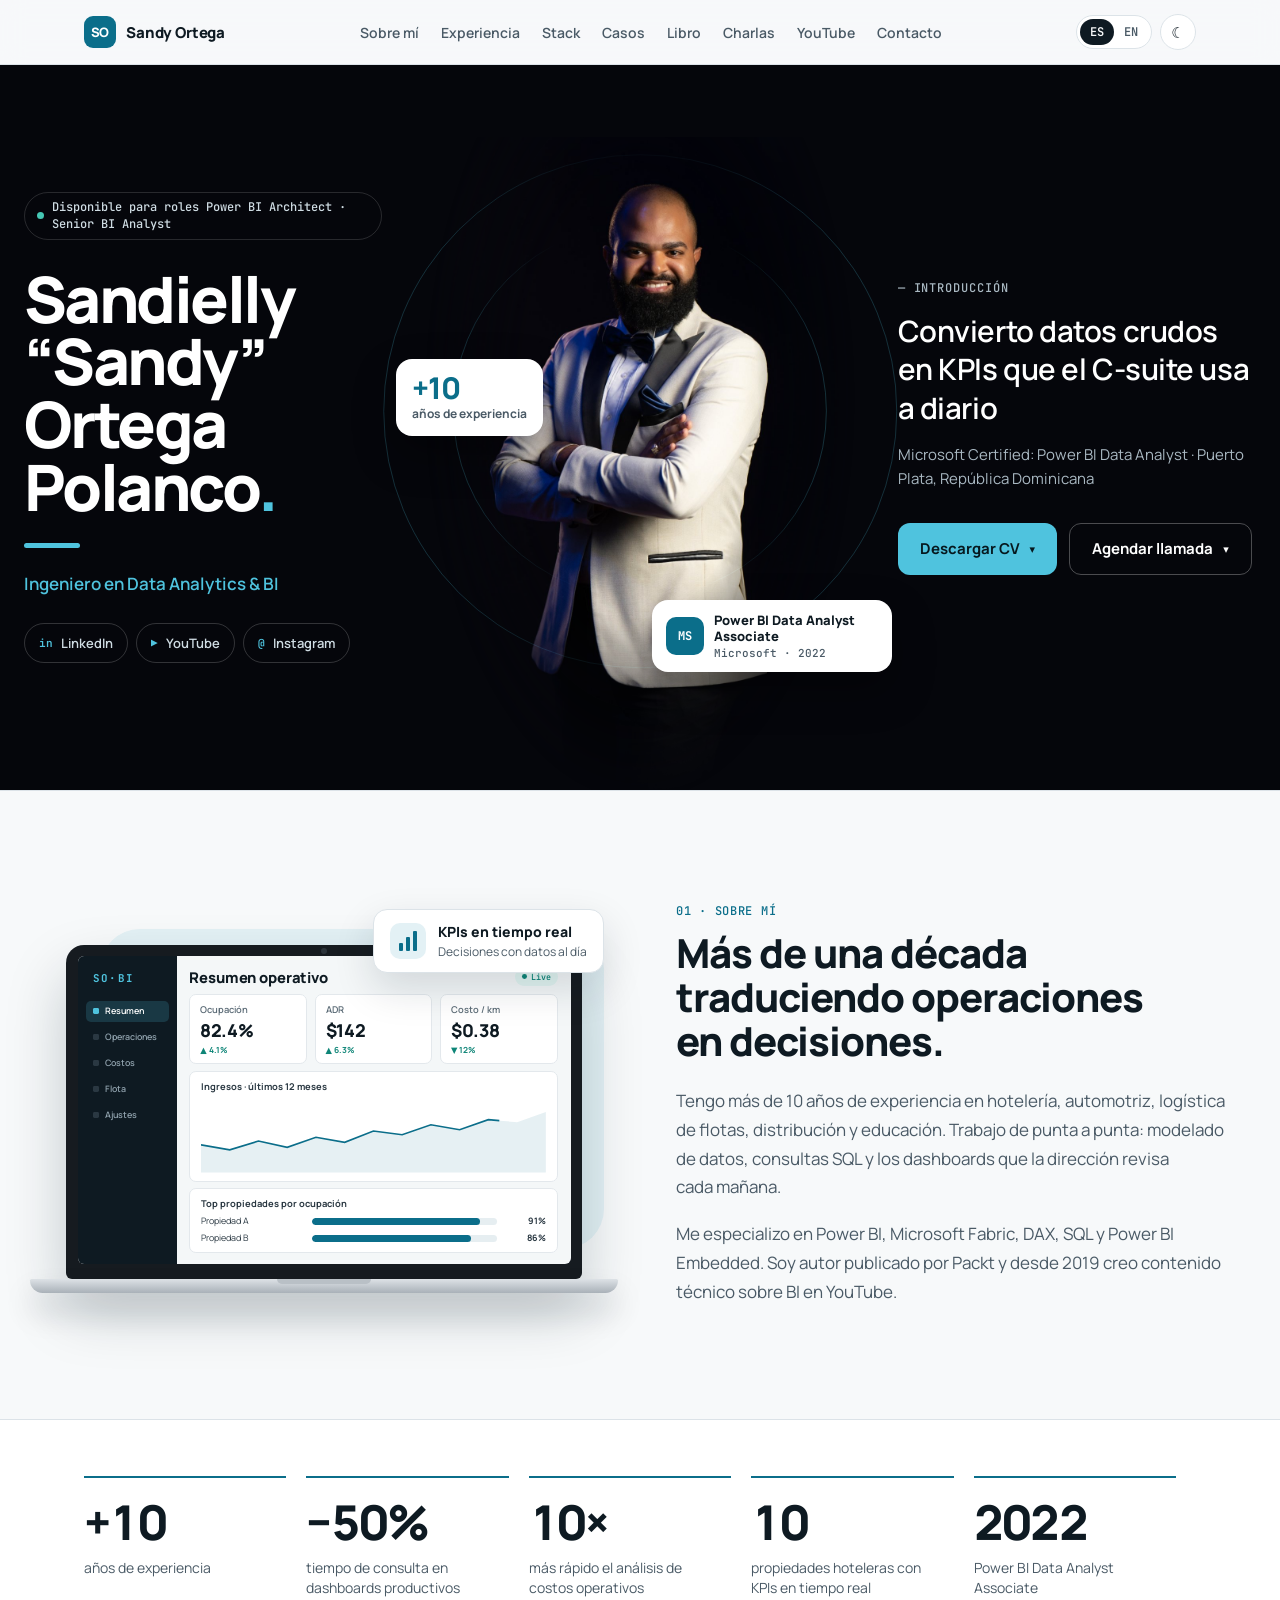
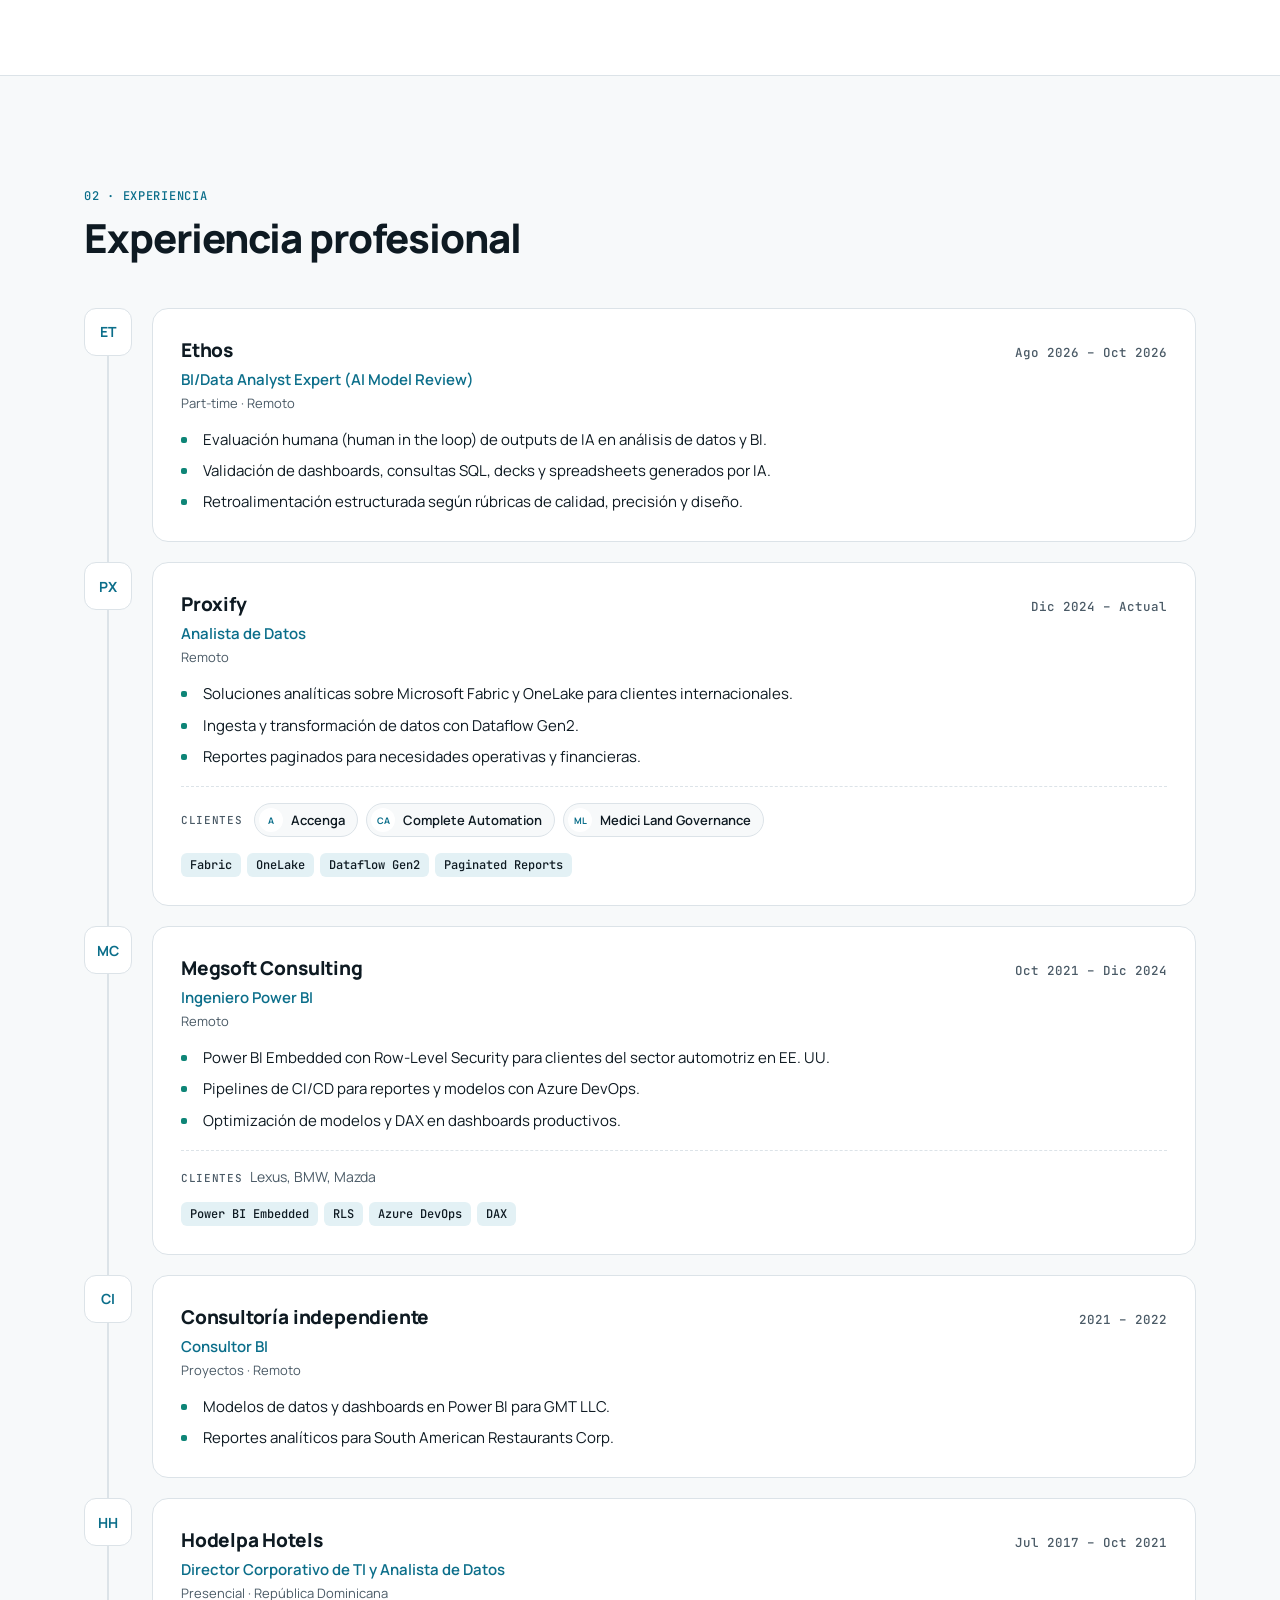
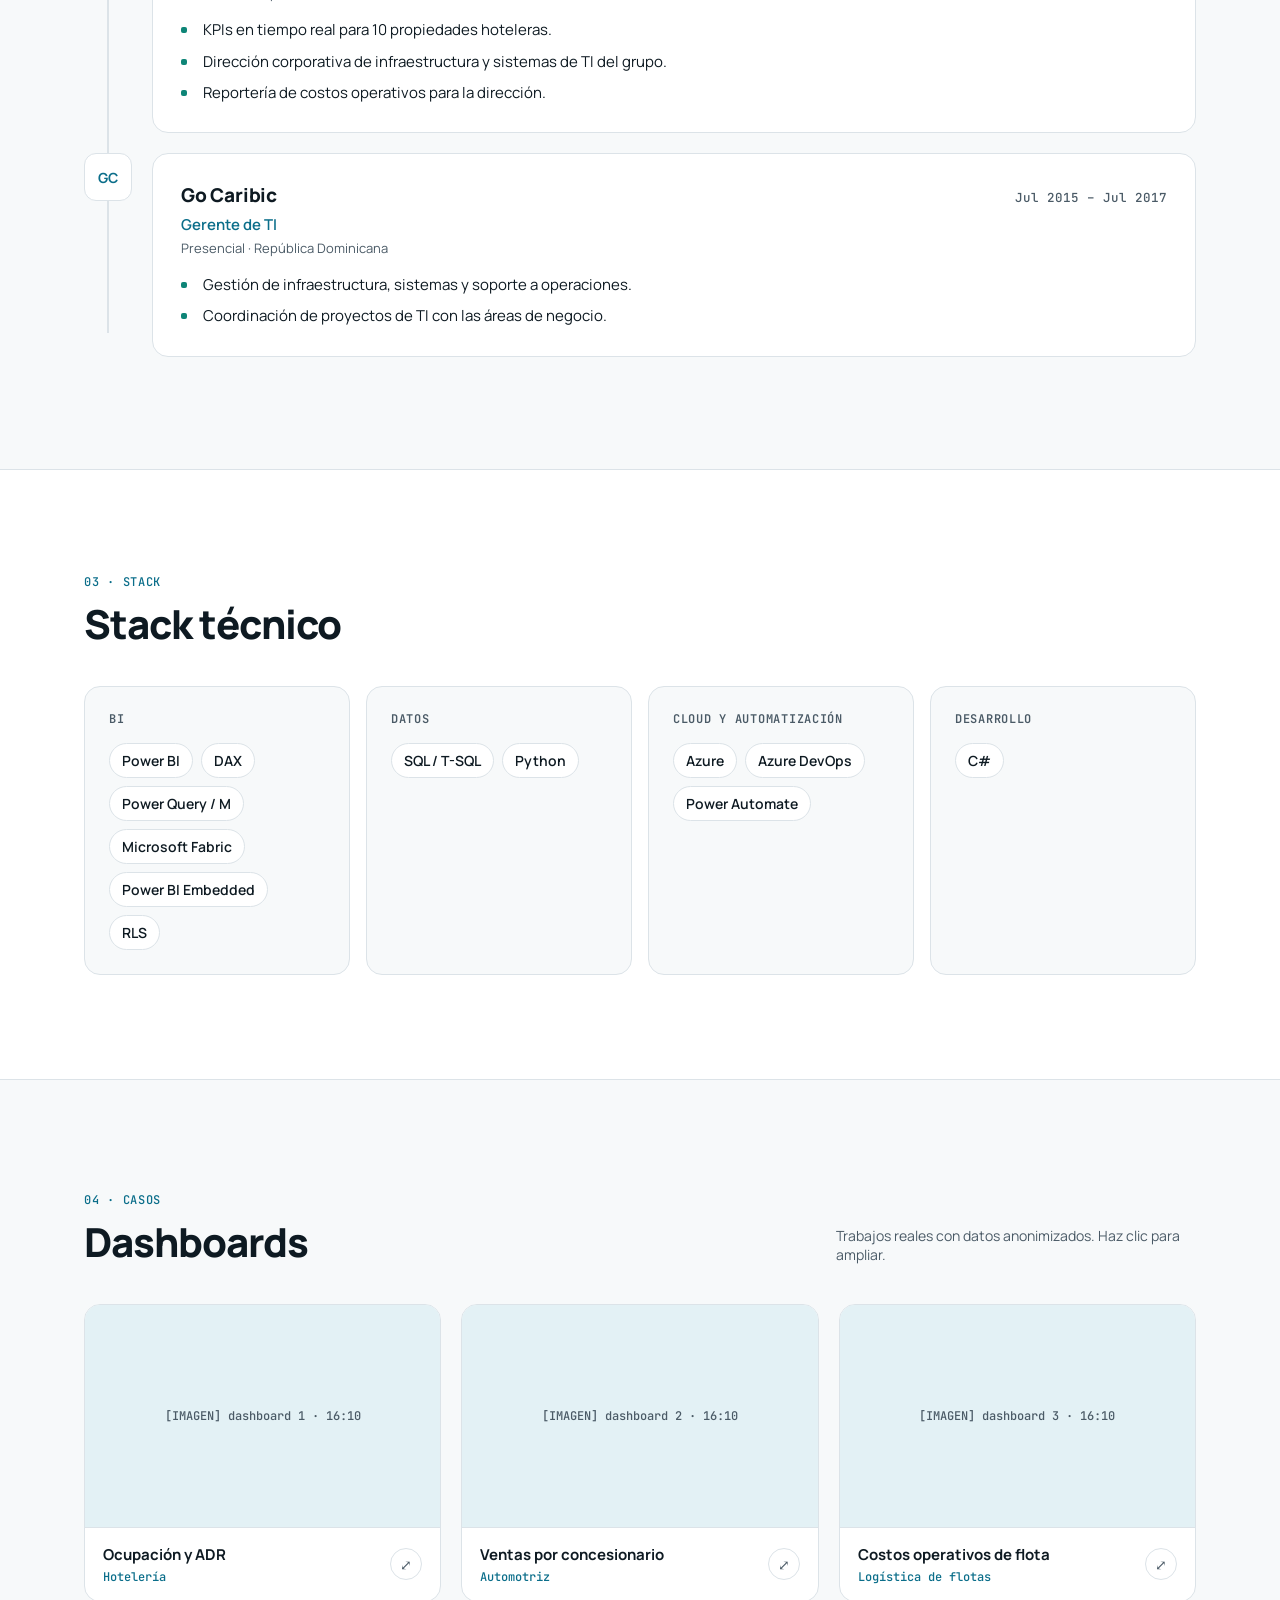
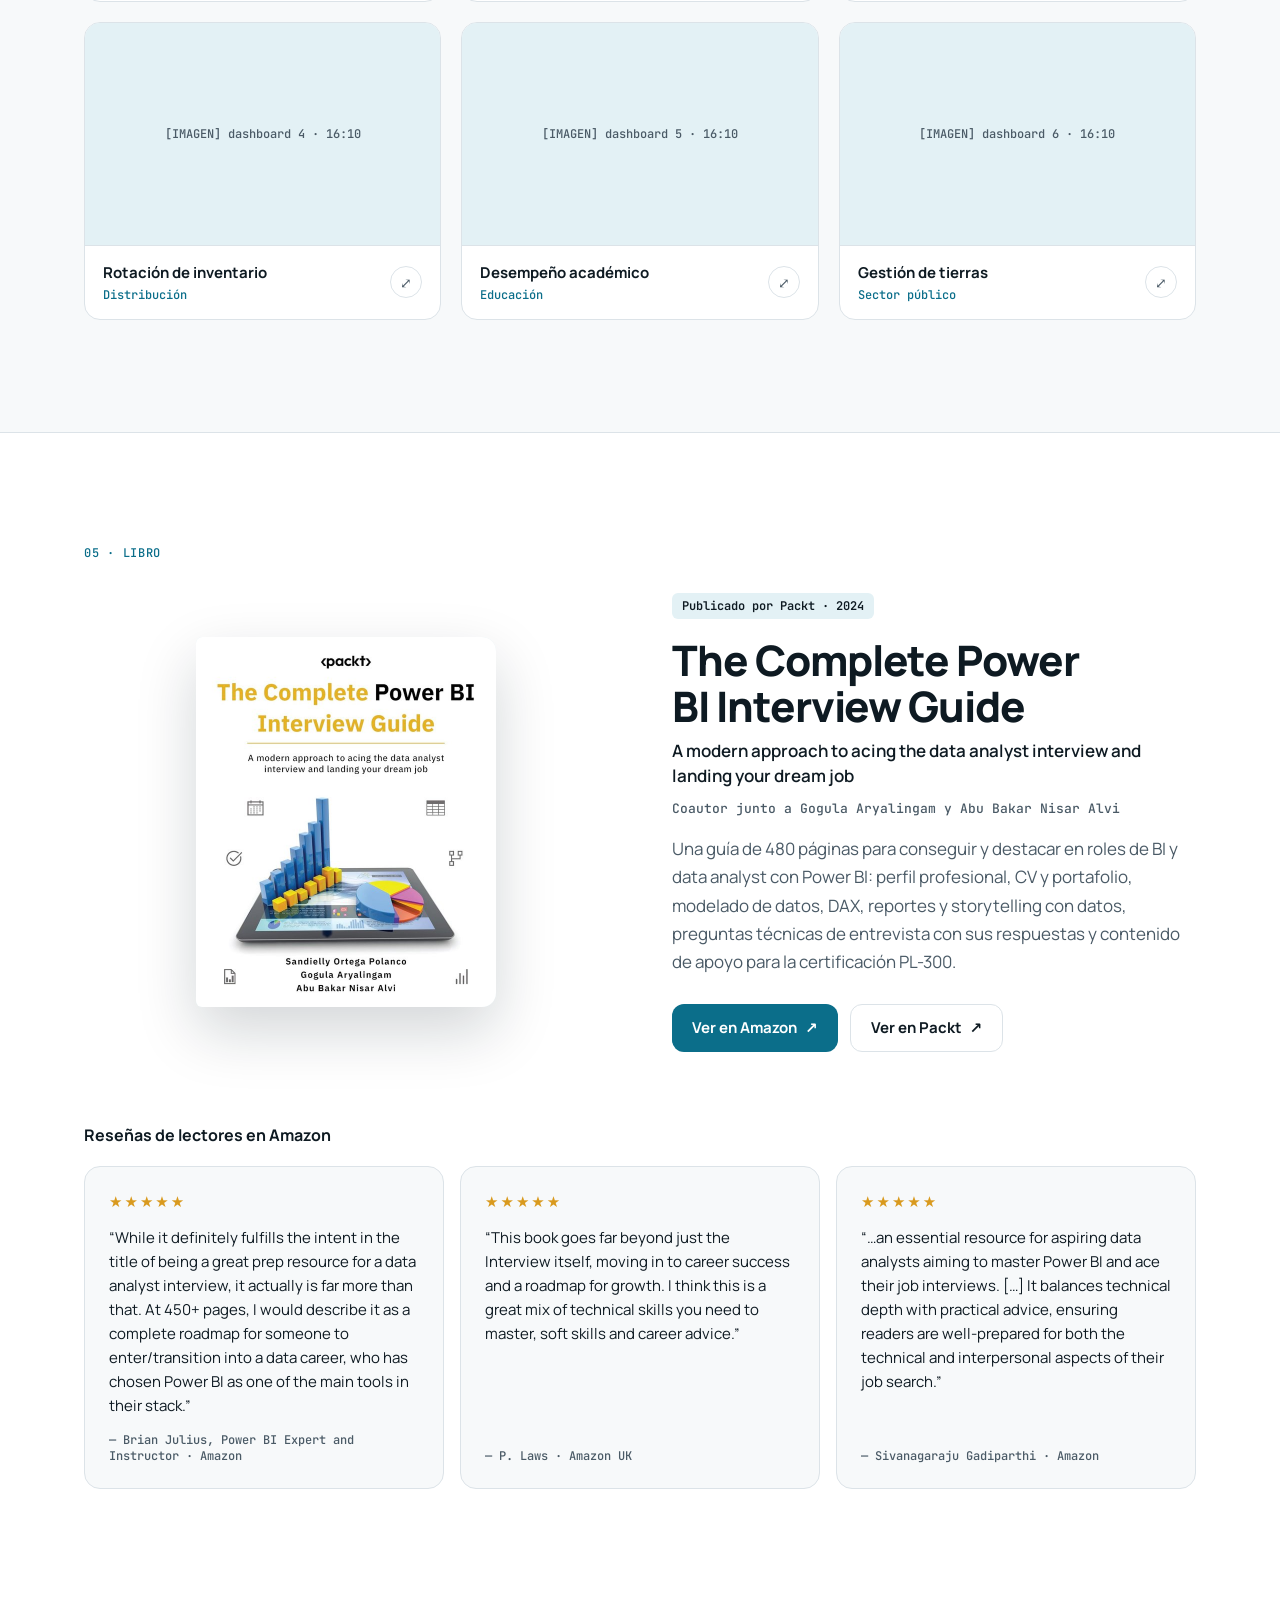
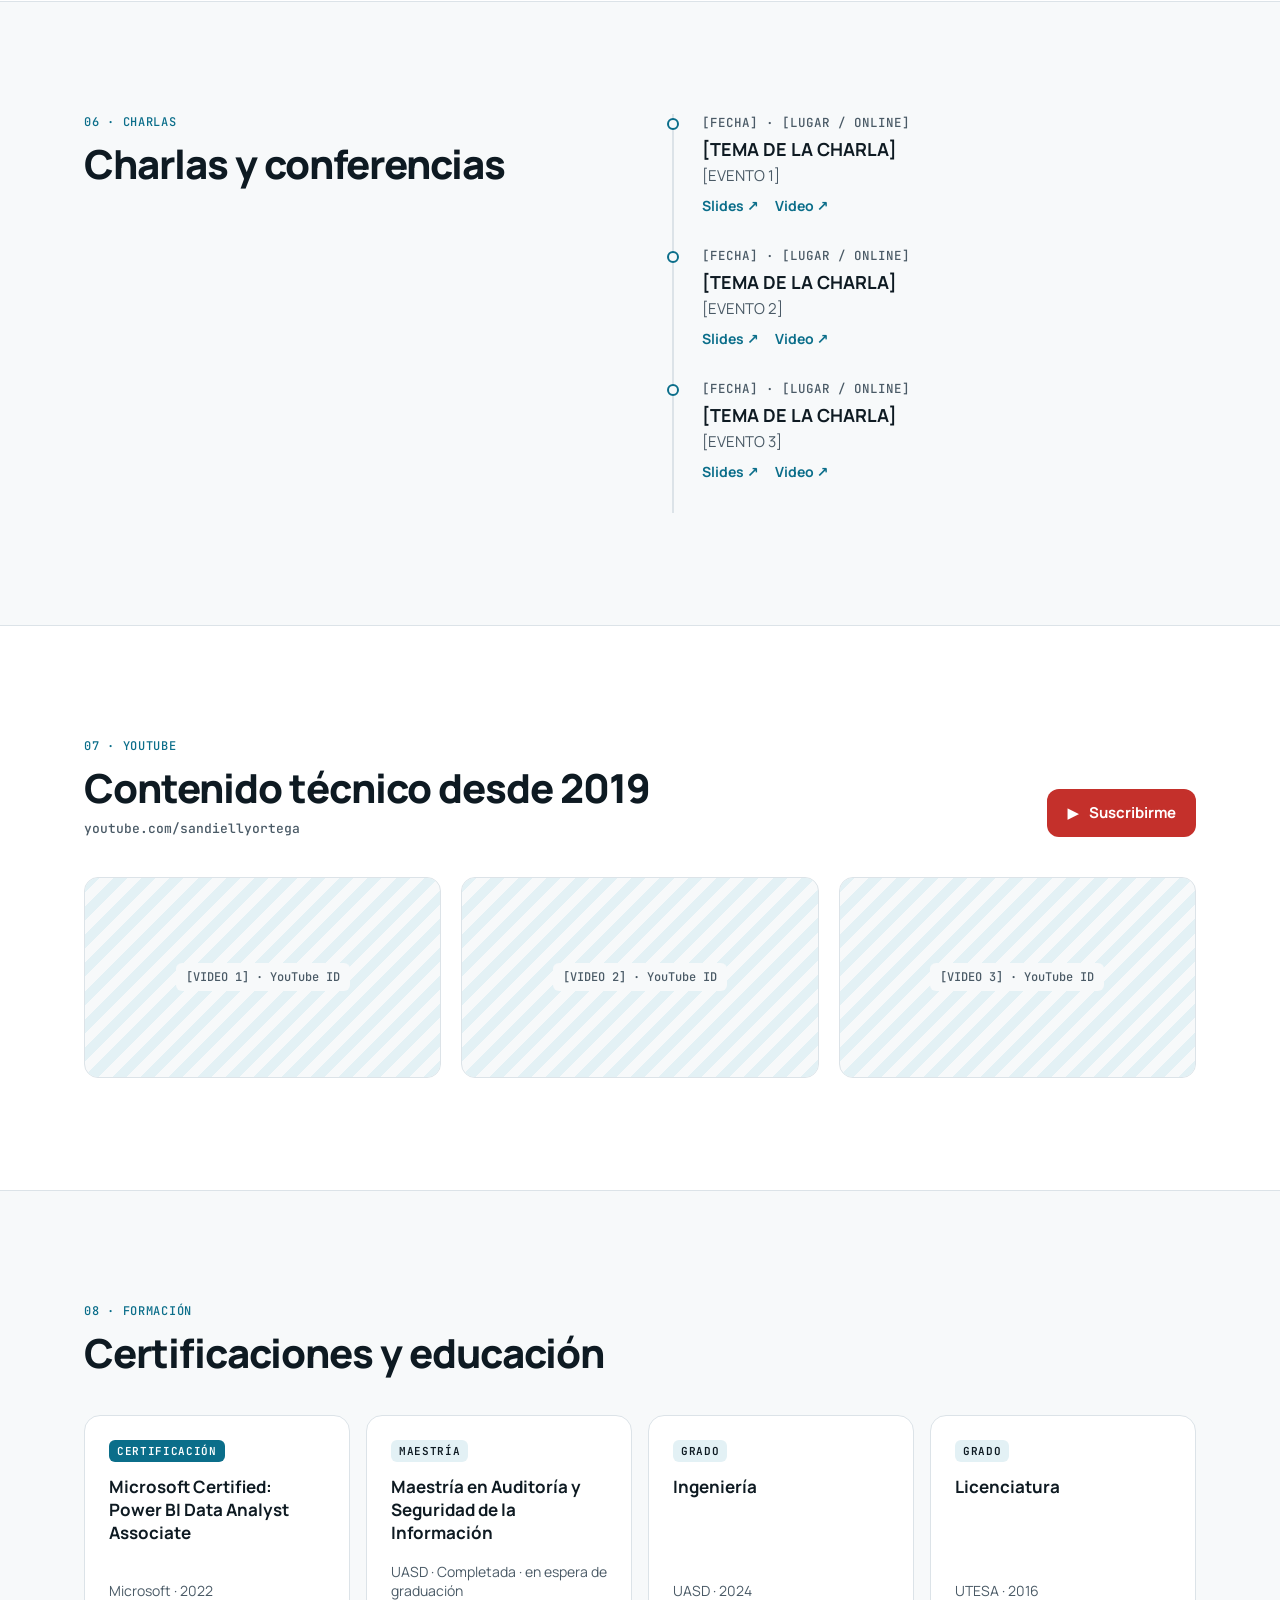
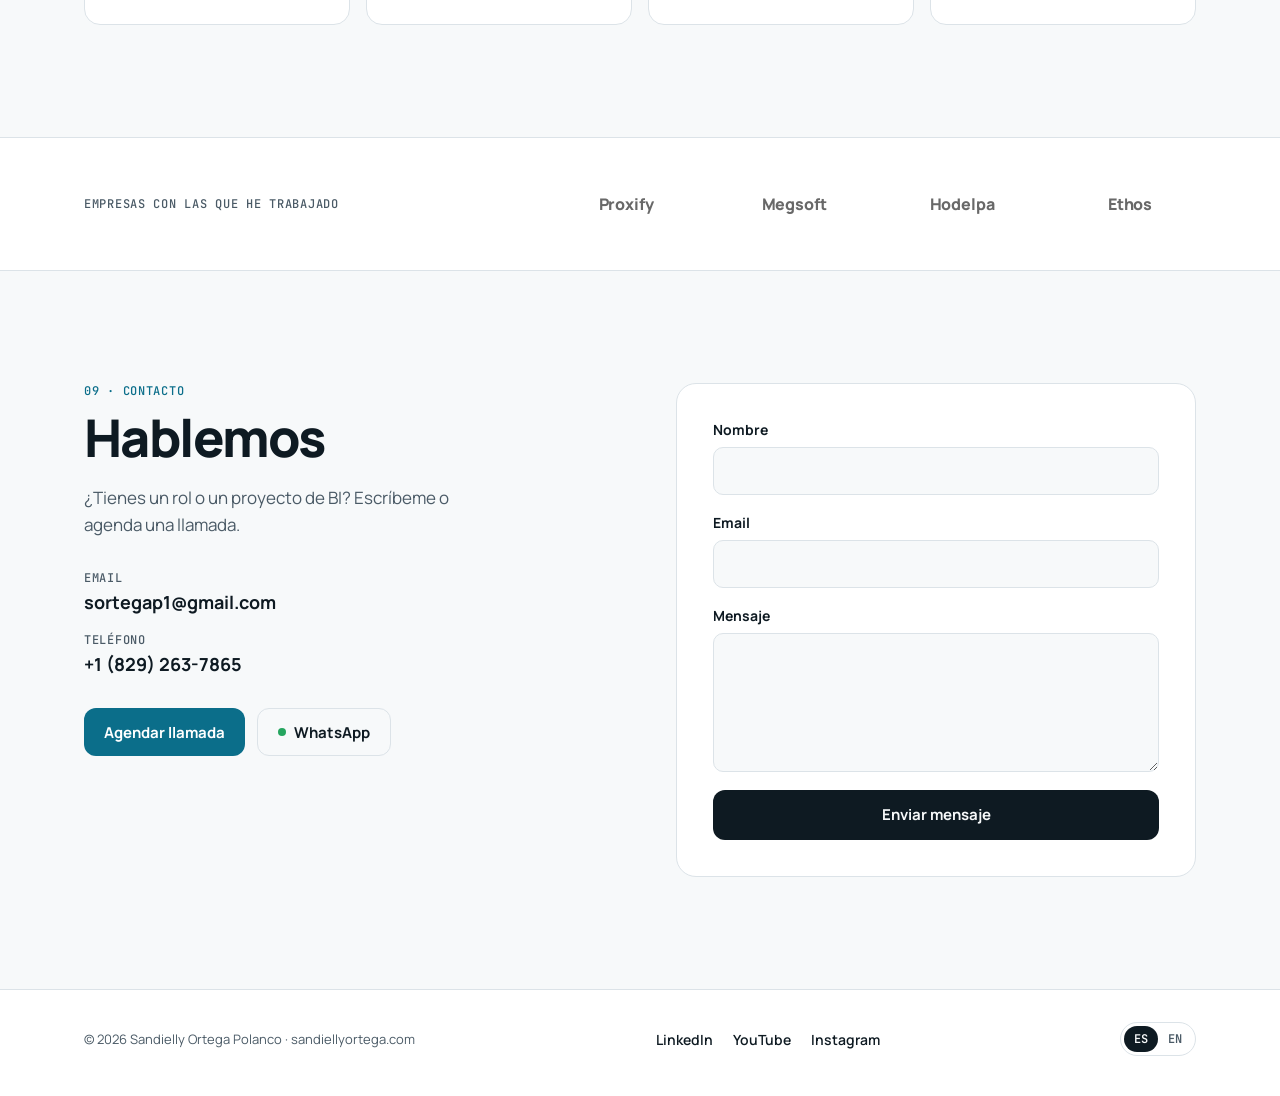
==== index.html @ a0e6ca4c "mi sitio personal" ====
<!DOCTYPE html>
<!-- Revisado por revisor-graficos · Storytelling with Data · 2026-10-07 -->
<html lang="es">
<head>
<meta charset="utf-8">
<meta name="viewport" content="width=device-width, initial-scale=1">
<title>Sandielly Ortega · Power BI & Data Analytics Engineer</title>
<meta name="description" content="Sandielly 'Sandy' Ortega Polanco — Ingeniero en Data Analytics & BI, Microsoft Certified Power BI Data Analyst. +10 años convirtiendo datos en KPIs para el C-suite. Autor Packt, speaker y creador de contenido.">
<!-- Si publicas en otra URL (p. ej. usuario.github.io/repo/), cambia sandiellyortega.com en estas etiquetas, en robots.txt y en sitemap.xml. -->
<link rel="canonical" href="https://sandiellyortega.com/">
<link rel="alternate" hreflang="es" href="https://sandiellyortega.com/">
<link rel="alternate" hreflang="en" href="https://sandiellyortega.com/?lang=en">
<link rel="alternate" hreflang="x-default" href="https://sandiellyortega.com/">
<meta property="og:type" content="website">
<meta property="og:url" content="https://sandiellyortega.com/">
<meta property="og:title" content="Sandielly Ortega · Power BI & Data Analytics Engineer">
<meta property="og:description" content="Convierto datos crudos en KPIs que el C-suite usa a diario.">
<meta property="og:image" content="https://sandiellyortega.com/assets/img/sandy-retrato-web.jpg">
<meta property="og:locale" content="es_DO">
<meta property="og:locale:alternate" content="en_US">
<meta name="twitter:card" content="summary_large_image">
<meta name="theme-color" content="#0B6E8A">
<link rel="icon" href="favicon.svg" type="image/svg+xml">
<!-- Analytics: descomentar uno.
<script async src="https://www.googletagmanager.com/gtag/js?id=G-XXXXXXX"></script>
<script defer data-domain="sandiellyortega.com" src="https://plausible.io/js/script.js"></script>
-->
<script>
  // Aplica tema e idioma guardados antes de pintar, para evitar parpadeo.
  (function () {
    try {
      var d = document.documentElement;
      var th = localStorage.getItem('so-theme');
      if (th === 'dark' || th === 'light') d.setAttribute('data-theme', th);
      var q = new URLSearchParams(location.search).get('lang');
      var lg = (q === 'es' || q === 'en') ? q : localStorage.getItem('so-lang');
      if (lg === 'en') d.lang = 'en';
    } catch (e) {}
  })();
</script>
<link rel="preconnect" href="https://fonts.googleapis.com">
<link rel="preconnect" href="https://fonts.gstatic.com" crossorigin>
<link href="https://fonts.googleapis.com/css2?family=Manrope:wght@400;500;600;700;800&family=JetBrains+Mono:wght@400;500&display=swap" rel="stylesheet">
<link rel="stylesheet" href="assets/css/styles.css">
<script type="application/ld+json">
{
  "@context": "https://schema.org",
  "@type": "Person",
  "name": "Sandielly Ortega Polanco",
  "alternateName": "Sandy Ortega",
  "jobTitle": "Data Analytics & BI Engineer",
  "url": "https://sandiellyortega.com/",
  "image": "https://sandiellyortega.com/assets/img/sandy-retrato-web.jpg",
  "email": "mailto:sortegap1@gmail.com",
  "address": { "@type": "PostalAddress", "addressLocality": "Puerto Plata", "addressCountry": "DO" },
  "sameAs": [
    "https://www.linkedin.com/in/sandiellyortega",
    "https://www.youtube.com/sandiellyortega"
  ],
  "knowsAbout": ["Power BI", "DAX", "Microsoft Fabric", "SQL", "Power BI Embedded", "Data Analytics"]
}
</script>
<script src="assets/js/main.js" defer></script>
</head>
<body>

<a class="skip" href="#main" data-en="Skip to content">Saltar al contenido</a>

<!-- ======================= NAV ======================= -->
<header class="site-header">
  <nav class="nav" aria-label="Principal" data-en-aria-label="Main">
    <a href="#top" class="brand">
      <span class="brand-mark">SO</span>
      <span class="brand-name">Sandy Ortega</span>
    </a>
    <ul class="nav-links">
      <li><a href="#about" data-en="About">Sobre mí</a></li>
      <li><a href="#experience" data-en="Experience">Experiencia</a></li>
      <li><a href="#skills">Stack</a></li>
      <li><a href="#cases" data-en="Work">Casos</a></li>
      <li><a href="#book" data-en="Book">Libro</a></li>
      <li><a href="#talks" data-en="Talks">Charlas</a></li>
      <li><a href="#youtube">YouTube</a></li>
      <li><a href="#contact" data-en="Contact">Contacto</a></li>
    </ul>
    <div class="nav-tools">
      <div class="lang" role="group" aria-label="Idioma / Language">
        <button type="button" data-set-lang="es" aria-pressed="true">ES</button>
        <button type="button" data-set-lang="en" aria-pressed="false">EN</button>
      </div>
      <button type="button" class="icon-btn" id="theme-toggle" aria-label="Cambiar modo claro u oscuro" data-en-aria-label="Toggle light or dark mode">☾</button>
      <button type="button" class="menu-btn" id="menu-toggle" aria-expanded="false" aria-controls="mobile-nav" aria-label="Menú" data-en-aria-label="Menu"><span data-en="Menu">Menú</span></button>
    </div>
  </nav>
  <ul class="mobile-nav" id="mobile-nav" hidden>
    <li><a href="#about" data-en="About">Sobre mí</a></li>
    <li><a href="#experience" data-en="Experience">Experiencia</a></li>
    <li><a href="#skills">Stack</a></li>
    <li><a href="#cases" data-en="Work">Casos</a></li>
    <li><a href="#book" data-en="Book">Libro</a></li>
    <li><a href="#talks" data-en="Talks">Charlas</a></li>
    <li><a href="#youtube">YouTube</a></li>
    <li><a href="#contact" data-en="Contact">Contacto</a></li>
  </ul>
</header>

<main id="main">

  <!-- ======================= HERO ======================= -->
  <section id="top" class="hero">
    <div class="hero-grid">

      <div class="hero-col">
        <p class="hero-status"><span class="dot"></span><span data-en="Open to Power BI Architect · Senior BI Analyst roles">Disponible para roles Power BI Architect · Senior BI Analyst</span></p>
        <h1>Sandielly “Sandy”<br>Ortega Polanco<span class="period">.</span></h1>
        <span class="hero-rule" aria-hidden="true"></span>
        <p class="hero-role" data-en="Data Analytics &amp; BI Engineer">Ingeniero en Data Analytics &amp; BI</p>
        <ul class="socials" aria-label="Redes" data-en-aria-label="Social">
          <li><a href="https://www.linkedin.com/in/sandiellyortega" target="_blank" rel="noopener noreferrer" aria-label="LinkedIn (abre en una pestaña nueva)" data-en-aria-label="LinkedIn (opens in a new tab)"><span class="short">in</span>LinkedIn</a></li>
          <li><a href="https://www.youtube.com/sandiellyortega" target="_blank" rel="noopener noreferrer" aria-label="YouTube (abre en una pestaña nueva)" data-en-aria-label="YouTube (opens in a new tab)"><span class="short">▶</span>YouTube</a></li>
          <!-- PENDIENTE: reemplaza [USUARIO] por tu usuario de Instagram (aquí y en el footer). -->
          <li><a href="https://www.instagram.com/[USUARIO]" target="_blank" rel="noopener noreferrer" aria-label="Instagram (abre en una pestaña nueva)" data-en-aria-label="Instagram (opens in a new tab)"><span class="short">@</span>Instagram</a></li>
        </ul>
      </div>

      <div class="hero-photo">
        <div class="ring ring--outer" aria-hidden="true"></div>
        <div class="ring ring--inner" aria-hidden="true"></div>
        <img src="assets/img/sandy-retrato-web.jpg" width="1100" height="1650" fetchpriority="high"
             alt="Sandielly Ortega Polanco, retrato profesional" data-en-alt="Sandielly Ortega Polanco, professional portrait">
        <div class="float-card float-card--years">
          <span class="big">+10</span>
          <span class="small" data-en="years of experience">años de experiencia</span>
        </div>
        <div class="float-card float-card--cert">
          <span class="ms-badge">MS</span>
          <span class="txt"><strong>Power BI Data Analyst Associate</strong><small>Microsoft · 2022</small></span>
        </div>
      </div>

      <div class="hero-col">
        <p class="hero-intro">— <span data-en="Introduction">Introducción</span></p>
        <p class="hero-tagline" data-en="I turn raw data into KPIs the C-suite uses every day">Convierto datos crudos en KPIs que el C-suite usa a diario</p>
        <p class="hero-meta">Microsoft Certified: Power BI Data Analyst · <span data-en="Puerto Plata, Dominican Republic">Puerto Plata, República Dominicana</span></p>
        <div class="hero-ctas">
          <div class="dd" data-dd>
            <button type="button" class="dd-btn dd-btn--primary" aria-haspopup="menu" aria-expanded="false" aria-controls="cv-menu"><span data-en="Download CV">Descargar CV</span> <span class="caret" aria-hidden="true">▾</span></button>
            <div class="dd-menu" id="cv-menu" role="menu" hidden>
              <a role="menuitem" href="cv/Sandielly-Ortega-CV-ES.pdf" download data-en="Spanish CV (PDF)">CV en español (PDF)</a>
              <a role="menuitem" href="cv/Sandielly-Ortega-CV-EN.pdf" download data-en="English CV (PDF)">CV en inglés (PDF)</a>
            </div>
          </div>
          <div class="dd" data-dd>
            <button type="button" class="dd-btn dd-btn--outline" aria-haspopup="menu" aria-expanded="false" aria-controls="call-menu"><span data-en="Book a call">Agendar llamada</span> <span class="caret" aria-hidden="true">▾</span></button>
            <div class="dd-menu" id="call-menu" role="menu" hidden>
              <!-- PENDIENTE: reemplaza [CALENDLY] por tu enlace de Calendly (aquí y en Contacto). -->
              <a role="menuitem" href="https://calendly.com/[CALENDLY]" target="_blank" rel="noopener noreferrer" data-en="Calendly · video call">Calendly · videollamada</a>
              <a role="menuitem" href="https://wa.me/18292637865" data-wa target="_blank" rel="noopener noreferrer">WhatsApp · +1 (829) 263-7865</a>
            </div>
          </div>
        </div>
      </div>
    </div>
  </section>

  <!-- ======================= SOBRE MÍ ======================= -->
  <section id="about" class="about anchor">
    <div class="about-grid" data-reveal>
      <div class="laptop-stage">
        <div class="laptop-bg" aria-hidden="true"></div>

        <div class="laptop" role="img" aria-label="Laptop mostrando un dashboard de Power BI con datos anonimizados" data-en-aria-label="Laptop showing a Power BI dashboard with anonymized data">
          <div class="laptop-lid">
            <span class="laptop-cam" aria-hidden="true"></span>
            <div class="screen" aria-hidden="true">
              <div class="scr-side">
                <span class="scr-logo">SO·BI</span>
                <span class="scr-nav is-on" data-en="Overview">Resumen</span>
                <span class="scr-nav" data-en="Operations">Operaciones</span>
                <span class="scr-nav" data-en="Costs">Costos</span>
                <span class="scr-nav" data-en="Fleet">Flota</span>
                <span class="scr-nav" data-en="Settings">Ajustes</span>
              </div>
              <div class="scr-main">
                <div class="scr-top">
                  <span class="scr-title" data-en="Operations overview">Resumen operativo</span>
                  <span class="scr-live">Live</span>
                </div>
                <div class="scr-kpis">
                  <div class="scr-card scr-kpi"><span class="k" data-en="Occupancy">Ocupación</span><span class="v" id="dK1">82.4%</span><span class="d">▲ 4.1%</span></div>
                  <div class="scr-card scr-kpi"><span class="k">ADR</span><span class="v" id="dK2">$142</span><span class="d">▲ 6.3%</span></div>
                  <div class="scr-card scr-kpi"><span class="k" data-en="Cost / km">Costo / km</span><span class="v" id="dK3">$0.38</span><span class="d">▼ 12%</span></div>
                </div>
                <div class="scr-card scr-trend">
                  <span class="scr-h" data-en="Revenue · last 12 months">Ingresos · últimos 12 meses</span>
                  <div class="scr-chart">
                    <svg viewBox="0 0 300 60" preserveAspectRatio="none" aria-hidden="true">
                      <path id="dArea" fill="#0B6E8A" style="fill-opacity:.1" d="M0 38.0 L25 42.0 L50 35.0 L75 40.0 L100 32.0 L125 36.0 L150 27.0 L175 30.0 L200 22.0 L225 26.0 L250 18.0 L275 20.0 L300 12.0 L 300 60 L 0 60 Z"></path>
                      <path id="dLine" fill="none" stroke="#0B6E8A" stroke-width="1.6" vector-effect="non-scaling-stroke" pathLength="1" stroke-dasharray="1" style="stroke-dashoffset:0" d="M0 38.0 L25 42.0 L50 35.0 L75 40.0 L100 32.0 L125 36.0 L150 27.0 L175 30.0 L200 22.0 L225 26.0 L250 18.0 L275 20.0 L300 12.0"></path>
                    </svg>
                  </div>
                </div>
                <div class="scr-card scr-top-list">
                  <span class="scr-h" data-en="Top properties by occupancy">Top propiedades por ocupación</span>
                  <div class="scr-bar-row"><span class="n"><span data-en="Property">Propiedad</span> A</span><span class="track"><span class="fill" id="dBarA" style="width:91%"></span></span><span class="pct" id="dBarAv">91%</span></div>
                  <div class="scr-bar-row"><span class="n"><span data-en="Property">Propiedad</span> B</span><span class="track"><span class="fill" id="dBarB" style="width:86%"></span></span><span class="pct" id="dBarBv">86%</span></div>
                </div>
              </div>
            </div>
          </div>
          <div class="laptop-base" aria-hidden="true"><span></span></div>
        </div>

        <div class="laptop-badge">
          <span class="ico" aria-hidden="true"><span style="height:40%"></span><span style="height:70%"></span><span style="height:100%"></span></span>
          <span class="txt"><strong data-en="Real-time KPIs">KPIs en tiempo real</strong><small data-en="Decisions on up-to-date data">Decisiones con datos al día</small></span>
        </div>
      </div>

      <div>
        <p class="eyebrow">01 · <span data-en="About">Sobre mí</span></p>
        <h2 class="h2 about-title" data-en="Over a decade turning operations into decisions.">Más de una década traduciendo operaciones en decisiones.</h2>
        <div class="about-body">
          <p data-en="I have 10+ years of experience across hospitality, automotive, fleet logistics, distribution and education. I work end to end: data modeling, SQL, and the dashboards leadership reviews every morning.">Tengo más de 10 años de experiencia en hotelería, automotriz, logística de flotas, distribución y educación. Trabajo de punta a punta: modelado de datos, consultas SQL y los dashboards que la dirección revisa cada mañana.</p>
          <p data-en="I specialize in Power BI, Microsoft Fabric, DAX, SQL and Power BI Embedded. I am a published Packt author and have been creating technical BI content on YouTube since 2019.">Me especializo en Power BI, Microsoft Fabric, DAX, SQL y Power BI Embedded. Soy autor publicado por Packt y desde 2019 creo contenido técnico sobre BI en YouTube.</p>
        </div>
      </div>
    </div>
  </section>

  <!-- ======================= MÉTRICAS ======================= -->
  <section id="metrics" class="band" aria-label="Métricas destacadas" data-en-aria-label="Key metrics">
    <div class="metrics-grid">
      <div class="metric"><p class="metric-v" data-count="10" data-prefix="+">+10</p><p class="metric-l" data-en="years of experience">años de experiencia</p></div>
      <div class="metric"><p class="metric-v" data-count="50" data-prefix="−" data-suffix="%">−50%</p><p class="metric-l" data-en="query time on production dashboards">tiempo de consulta en dashboards productivos</p></div>
      <div class="metric"><p class="metric-v" data-count="10" data-suffix="×" data-min="1">10×</p><p class="metric-l" data-en="faster operating-cost analysis">más rápido el análisis de costos operativos</p></div>
      <div class="metric"><p class="metric-v" data-count="10">10</p><p class="metric-l" data-en="hotel properties with real-time KPIs">propiedades hoteleras con KPIs en tiempo real</p></div>
      <div class="metric"><p class="metric-v">2022</p><p class="metric-l">Power BI Data Analyst Associate</p></div>
    </div>
  </section>

  <!-- ======================= EXPERIENCIA ======================= -->
  <!-- Logos: coloca los archivos en assets/img/logos/ con el nombre indicado en cada <img>.
       Si el archivo no existe, se muestran las iniciales. -->
  <section id="experience" class="anchor">
    <div class="wrap">
      <div class="exp-head" data-reveal>
        <p class="eyebrow">02 · <span data-en="Experience">Experiencia</span></p>
        <h2 class="h2" data-en="Professional experience">Experiencia profesional</h2>
      </div>
      <ol class="timeline">

        <li class="tl-item" data-reveal>
          <div class="tl-logo"><div class="slot slot--contain"><span class="slot-ph slot-ph--initials">ET</span><img src="assets/img/logos/ethos.png" alt="" loading="lazy" onerror="this.remove()"></div></div>
          <article class="card">
            <div class="exp-top"><h3>Ethos</h3><p class="exp-period" data-en="Aug 2026 – Oct 2026">Ago 2026 – Oct 2026</p></div>
            <p class="exp-role">BI/Data Analyst Expert (AI Model Review)</p>
            <p class="exp-mode" data-en="Part-time · Remote">Part-time · Remoto</p>
            <ul class="exp-points">
              <li data-en="Human-in-the-loop evaluation of AI outputs for data analysis and BI.">Evaluación humana (human in the loop) de outputs de IA en análisis de datos y BI.</li>
              <li data-en="Validation of AI-generated dashboards, SQL queries, decks and spreadsheets.">Validación de dashboards, consultas SQL, decks y spreadsheets generados por IA.</li>
              <li data-en="Structured feedback against quality, accuracy and design rubrics.">Retroalimentación estructurada según rúbricas de calidad, precisión y diseño.</li>
            </ul>
          </article>
        </li>

        <li class="tl-item" data-reveal>
          <div class="tl-logo"><div class="slot slot--contain"><span class="slot-ph slot-ph--initials">PX</span><img src="assets/img/logos/proxify.png" alt="" loading="lazy" onerror="this.remove()"></div></div>
          <article class="card">
            <div class="exp-top"><h3>Proxify</h3><p class="exp-period" data-en="Dec 2024 – Present">Dic 2024 – Actual</p></div>
            <p class="exp-role" data-en="Data Analyst">Analista de Datos</p>
            <p class="exp-mode" data-en="Remote">Remoto</p>
            <ul class="exp-points">
              <li data-en="Analytics solutions on Microsoft Fabric and OneLake for international clients.">Soluciones analíticas sobre Microsoft Fabric y OneLake para clientes internacionales.</li>
              <li data-en="Data ingestion and transformation with Dataflow Gen2.">Ingesta y transformación de datos con Dataflow Gen2.</li>
              <li data-en="Paginated reports for operational and financial needs.">Reportes paginados para necesidades operativas y financieras.</li>
            </ul>
            <div class="exp-clients">
              <span class="mono-label" data-en="Clients">Clientes</span>
              <span class="client-chip"><span class="slot"><span class="slot-ph slot-ph--initials">A</span><img src="assets/img/clientes/accenga.png" alt="" loading="lazy" onerror="this.remove()"></span>Accenga</span>
              <span class="client-chip"><span class="slot"><span class="slot-ph slot-ph--initials">CA</span><img src="assets/img/clientes/complete-automation.png" alt="" loading="lazy" onerror="this.remove()"></span>Complete Automation</span>
              <span class="client-chip"><span class="slot"><span class="slot-ph slot-ph--initials">ML</span><img src="assets/img/clientes/medici.png" alt="" loading="lazy" onerror="this.remove()"></span>Medici Land Governance</span>
            </div>
            <div class="stack"><span>Fabric</span><span>OneLake</span><span>Dataflow Gen2</span><span>Paginated Reports</span></div>
          </article>
        </li>

        <li class="tl-item" data-reveal>
          <div class="tl-logo"><div class="slot slot--contain"><span class="slot-ph slot-ph--initials">MC</span><img src="assets/img/logos/megsoft.png" alt="" loading="lazy" onerror="this.remove()"></div></div>
          <article class="card">
            <div class="exp-top"><h3>Megsoft Consulting</h3><p class="exp-period" data-en="Oct 2021 – Dec 2024">Oct 2021 – Dic 2024</p></div>
            <p class="exp-role" data-en="Power BI Engineer">Ingeniero Power BI</p>
            <p class="exp-mode" data-en="Remote">Remoto</p>
            <ul class="exp-points">
              <li data-en="Power BI Embedded with Row-Level Security for US automotive clients.">Power BI Embedded con Row-Level Security para clientes del sector automotriz en EE. UU.</li>
              <li data-en="CI/CD pipelines for reports and models with Azure DevOps.">Pipelines de CI/CD para reportes y modelos con Azure DevOps.</li>
              <li data-en="Model and DAX optimization on production dashboards.">Optimización de modelos y DAX en dashboards productivos.</li>
            </ul>
            <p class="exp-clients-text"><span class="mono-label" data-en="Clients">Clientes</span>Lexus, BMW, Mazda</p>
            <div class="stack"><span>Power BI Embedded</span><span>RLS</span><span>Azure DevOps</span><span>DAX</span></div>
          </article>
        </li>

        <li class="tl-item" data-reveal>
          <div class="tl-logo"><div class="slot slot--contain"><span class="slot-ph slot-ph--initials">CI</span><img src="assets/img/logos/independiente.png" alt="" loading="lazy" onerror="this.remove()"></div></div>
          <article class="card">
            <div class="exp-top"><h3 data-en="Independent consulting">Consultoría independiente</h3><p class="exp-period">2021 – 2022</p></div>
            <p class="exp-role" data-en="BI Consultant">Consultor BI</p>
            <p class="exp-mode" data-en="Project-based · Remote">Proyectos · Remoto</p>
            <ul class="exp-points">
              <li data-en="Power BI data models and dashboards for GMT LLC.">Modelos de datos y dashboards en Power BI para GMT LLC.</li>
              <li data-en="Analytical reporting for South American Restaurants Corp.">Reportes analíticos para South American Restaurants Corp.</li>
            </ul>
          </article>
        </li>

        <li class="tl-item" data-reveal>
          <div class="tl-logo"><div class="slot slot--contain"><span class="slot-ph slot-ph--initials">HH</span><img src="assets/img/logos/hodelpa.png" alt="" loading="lazy" onerror="this.remove()"></div></div>
          <article class="card">
            <div class="exp-top"><h3>Hodelpa Hotels</h3><p class="exp-period">Jul 2017 – Oct 2021</p></div>
            <p class="exp-role" data-en="Corporate IT Director &amp; Data Analyst">Director Corporativo de TI y Analista de Datos</p>
            <p class="exp-mode" data-en="On-site · Dominican Republic">Presencial · República Dominicana</p>
            <ul class="exp-points">
              <li data-en="Real-time KPIs for 10 hotel properties.">KPIs en tiempo real para 10 propiedades hoteleras.</li>
              <li data-en="Corporate leadership of the group’s IT infrastructure and systems.">Dirección corporativa de infraestructura y sistemas de TI del grupo.</li>
              <li data-en="Operating-cost reporting for leadership.">Reportería de costos operativos para la dirección.</li>
            </ul>
          </article>
        </li>

        <li class="tl-item" data-reveal>
          <div class="tl-logo"><div class="slot slot--contain"><span class="slot-ph slot-ph--initials">GC</span><img src="assets/img/logos/gocaribic.png" alt="" loading="lazy" onerror="this.remove()"></div></div>
          <article class="card">
            <div class="exp-top"><h3>Go Caribic</h3><p class="exp-period">Jul 2015 – Jul 2017</p></div>
            <p class="exp-role" data-en="IT Manager">Gerente de TI</p>
            <p class="exp-mode" data-en="On-site · Dominican Republic">Presencial · República Dominicana</p>
            <ul class="exp-points">
              <li data-en="Managed infrastructure, systems and operations support.">Gestión de infraestructura, sistemas y soporte a operaciones.</li>
              <li data-en="Coordinated IT projects with business teams.">Coordinación de proyectos de TI con las áreas de negocio.</li>
            </ul>
          </article>
        </li>

      </ol>
    </div>
  </section>

  <!-- ======================= STACK ======================= -->
  <section id="skills" class="band anchor">
    <div class="wrap skills-wrap">
      <div class="sec-head" data-reveal>
        <p class="eyebrow">03 · Stack</p>
        <h2 class="h2" data-en="Tech stack">Stack técnico</h2>
      </div>
      <div class="skills-grid" data-reveal>
        <div class="skill-group">
          <h3>BI</h3>
          <ul class="chips"><li>Power BI</li><li>DAX</li><li>Power Query / M</li><li>Microsoft Fabric</li><li>Power BI Embedded</li><li>RLS</li></ul>
        </div>
        <div class="skill-group">
          <h3 data-en="Data">Datos</h3>
          <ul class="chips"><li>SQL / T-SQL</li><li>Python</li></ul>
        </div>
        <div class="skill-group">
          <h3 data-en="Cloud &amp; automation">Cloud y automatización</h3>
          <ul class="chips"><li>Azure</li><li>Azure DevOps</li><li>Power Automate</li></ul>
        </div>
        <div class="skill-group">
          <h3 data-en="Development">Desarrollo</h3>
          <ul class="chips"><li>C#</li></ul>
        </div>
      </div>
    </div>
  </section>

  <!-- ======================= CASOS / DASHBOARDS ======================= -->
  <!-- Capturas: coloca dash-1.png … dash-6.png (16:10, datos anonimizados) en assets/img/dashboards/. -->
  <section id="cases" class="anchor">
    <div class="wrap">
      <div class="sec-head sec-head--split" data-reveal>
        <div>
          <p class="eyebrow">04 · <span data-en="Work">Casos</span></p>
          <h2 class="h2">Dashboards</h2>
        </div>
        <p class="sec-sub" data-en="Real work with anonymized data. Click to enlarge.">Trabajos reales con datos anonimizados. Haz clic para ampliar.</p>
      </div>
      <ul class="cases-grid" data-reveal>
        <li class="case">
          <div class="case-media"><div class="slot"><span class="slot-ph">[IMAGEN] dashboard 1 · 16:10</span><img src="assets/img/dashboards/dash-1.png" alt="" loading="lazy" onerror="this.remove()"></div></div>
          <button type="button" class="case-btn" data-case="0"><span class="txt"><span class="title" data-en="Occupancy &amp; ADR">Ocupación y ADR</span><span class="sector" data-en="Hospitality">Hotelería</span></span><span class="ico" aria-hidden="true">⤢</span></button>
        </li>
        <li class="case">
          <div class="case-media"><div class="slot"><span class="slot-ph">[IMAGEN] dashboard 2 · 16:10</span><img src="assets/img/dashboards/dash-2.png" alt="" loading="lazy" onerror="this.remove()"></div></div>
          <button type="button" class="case-btn" data-case="1"><span class="txt"><span class="title" data-en="Sales by dealership">Ventas por concesionario</span><span class="sector" data-en="Automotive">Automotriz</span></span><span class="ico" aria-hidden="true">⤢</span></button>
        </li>
        <li class="case">
          <div class="case-media"><div class="slot"><span class="slot-ph">[IMAGEN] dashboard 3 · 16:10</span><img src="assets/img/dashboards/dash-3.png" alt="" loading="lazy" onerror="this.remove()"></div></div>
          <button type="button" class="case-btn" data-case="2"><span class="txt"><span class="title" data-en="Fleet operating costs">Costos operativos de flota</span><span class="sector" data-en="Fleet logistics">Logística de flotas</span></span><span class="ico" aria-hidden="true">⤢</span></button>
        </li>
        <li class="case">
          <div class="case-media"><div class="slot"><span class="slot-ph">[IMAGEN] dashboard 4 · 16:10</span><img src="assets/img/dashboards/dash-4.png" alt="" loading="lazy" onerror="this.remove()"></div></div>
          <button type="button" class="case-btn" data-case="3"><span class="txt"><span class="title" data-en="Inventory turnover">Rotación de inventario</span><span class="sector" data-en="Distribution">Distribución</span></span><span class="ico" aria-hidden="true">⤢</span></button>
        </li>
        <li class="case">
          <div class="case-media"><div class="slot"><span class="slot-ph">[IMAGEN] dashboard 5 · 16:10</span><img src="assets/img/dashboards/dash-5.png" alt="" loading="lazy" onerror="this.remove()"></div></div>
          <button type="button" class="case-btn" data-case="4"><span class="txt"><span class="title" data-en="Academic performance">Desempeño académico</span><span class="sector" data-en="Education">Educación</span></span><span class="ico" aria-hidden="true">⤢</span></button>
        </li>
        <li class="case">
          <div class="case-media"><div class="slot"><span class="slot-ph">[IMAGEN] dashboard 6 · 16:10</span><img src="assets/img/dashboards/dash-6.png" alt="" loading="lazy" onerror="this.remove()"></div></div>
          <button type="button" class="case-btn" data-case="5"><span class="txt"><span class="title" data-en="Land management">Gestión de tierras</span><span class="sector" data-en="Public sector">Sector público</span></span><span class="ico" aria-hidden="true">⤢</span></button>
        </li>
      </ul>
    </div>
  </section>

  <!-- ======================= LIBRO ======================= -->
  <!-- Reseñas: extractos textuales de Amazon (en inglés, idioma original). -->
  <section id="book" class="band anchor">
    <div class="wrap">
      <p class="eyebrow" style="margin-bottom:32px">05 · <span data-en="Book">Libro</span></p>
      <div class="book-grid" data-reveal>
        <div class="book-cover"><div class="slot"><span class="slot-ph">[PORTADA] del libro</span><img src="assets/img/libro-portada.jpg" width="600" height="740" alt="Portada de The Complete Power BI Interview Guide (Packt)" data-en-alt="Cover of The Complete Power BI Interview Guide (Packt)" loading="lazy" onerror="this.remove()"></div></div>
        <div>
          <p class="book-tag" data-en="Published by Packt · 2024">Publicado por Packt · 2024</p>
          <h2 class="book-title" lang="en">The Complete Power BI Interview Guide</h2>
          <p class="book-sub" lang="en">A modern approach to acing the data analyst interview and landing your dream job</p>
          <p class="book-authors"><span data-en="Co-authored with">Coautor junto a</span> Gogula Aryalingam <span data-en="and">y</span> Abu Bakar Nisar Alvi</p>
          <p class="book-desc" data-en="A 480-page guide to landing and thriving in BI and data analyst roles with Power BI: professional profile, resume and portfolio, data modeling, DAX, reporting and data storytelling, technical interview questions with answers, and supplemental content for the PL-300 certification.">Una guía de 480 páginas para conseguir y destacar en roles de BI y data analyst con Power BI: perfil profesional, CV y portafolio, modelado de datos, DAX, reportes y storytelling con datos, preguntas técnicas de entrevista con sus respuestas y contenido de apoyo para la certificación PL-300.</p>
          <div class="btn-row">
            <a class="btn btn--primary" href="https://www.amazon.com/dp/1805120670" target="_blank" rel="noopener noreferrer"><span data-en="View on Amazon">Ver en Amazon</span> ↗</a>
            <a class="btn btn--ghost" href="https://www.packtpub.com/en-us/product/the-complete-power-bi-interview-guide-9781805120674" target="_blank" rel="noopener noreferrer"><span data-en="View on Packt">Ver en Packt</span> ↗</a>
          </div>
        </div>
      </div>
      <div class="reviews">
        <h3 data-en="Reader reviews on Amazon">Reseñas de lectores en Amazon</h3>
        <ul class="reviews-grid" data-reveal>
          <li><figure class="review">
            <p class="stars" role="img" aria-label="5 de 5 estrellas" data-en-aria-label="5 out of 5 stars">★★★★★</p>
            <blockquote lang="en">“While it definitely fulfills the intent in the title of being a great prep resource for a data analyst interview, it actually is far more than that. At 450+ pages, I would describe it as a complete roadmap for someone to enter/transition into a data career, who has chosen Power BI as one of the main tools in their stack.”</blockquote>
            <figcaption>— Brian Julius, Power BI Expert and Instructor · Amazon</figcaption>
          </figure></li>
          <li><figure class="review">
            <p class="stars" role="img" aria-label="5 de 5 estrellas" data-en-aria-label="5 out of 5 stars">★★★★★</p>
            <blockquote lang="en">“This book goes far beyond just the Interview itself, moving in to career success and a roadmap for growth. I think this is a great mix of technical skills you need to master, soft skills and career advice.”</blockquote>
            <figcaption>— P. Laws · Amazon UK</figcaption>
          </figure></li>
          <li><figure class="review">
            <p class="stars" role="img" aria-label="5 de 5 estrellas" data-en-aria-label="5 out of 5 stars">★★★★★</p>
            <blockquote lang="en">“…an essential resource for aspiring data analysts aiming to master Power BI and ace their job interviews. […] It balances technical depth with practical advice, ensuring readers are well-prepared for both the technical and interpersonal aspects of their job search.”</blockquote>
            <figcaption>— Sivanagaraju Gadiparthi · Amazon</figcaption>
          </figure></li>
        </ul>
      </div>
    </div>
  </section>

  <!-- ======================= CHARLAS ======================= -->
  <!-- PENDIENTE: completa fecha, lugar, tema, evento y enlaces de cada charla. -->
  <section id="talks" class="anchor">
    <div class="wrap talks-grid">
      <div data-reveal>
        <p class="eyebrow">06 · <span data-en="Talks">Charlas</span></p>
        <h2 class="h2" data-en="Talks &amp; conferences">Charlas y conferencias</h2>
      </div>
      <ol class="talks" data-reveal>
        <li class="talk">
          <p class="talk-meta"><span data-en="[DATE]">[FECHA]</span> · <span data-en="[VENUE / ONLINE]">[LUGAR / ONLINE]</span></p>
          <h3 data-en="[TALK TOPIC]">[TEMA DE LA CHARLA]</h3>
          <p class="talk-event" data-en="[EVENT 1]">[EVENTO 1]</p>
          <div class="talk-links"><a href="#" target="_blank" rel="noopener noreferrer">Slides ↗</a><a href="#" target="_blank" rel="noopener noreferrer">Video ↗</a></div>
        </li>
        <li class="talk">
          <p class="talk-meta"><span data-en="[DATE]">[FECHA]</span> · <span data-en="[VENUE / ONLINE]">[LUGAR / ONLINE]</span></p>
          <h3 data-en="[TALK TOPIC]">[TEMA DE LA CHARLA]</h3>
          <p class="talk-event" data-en="[EVENT 2]">[EVENTO 2]</p>
          <div class="talk-links"><a href="#" target="_blank" rel="noopener noreferrer">Slides ↗</a><a href="#" target="_blank" rel="noopener noreferrer">Video ↗</a></div>
        </li>
        <li class="talk">
          <p class="talk-meta"><span data-en="[DATE]">[FECHA]</span> · <span data-en="[VENUE / ONLINE]">[LUGAR / ONLINE]</span></p>
          <h3 data-en="[TALK TOPIC]">[TEMA DE LA CHARLA]</h3>
          <p class="talk-event" data-en="[EVENT 3]">[EVENTO 3]</p>
          <div class="talk-links"><a href="#" target="_blank" rel="noopener noreferrer">Slides ↗</a><a href="#" target="_blank" rel="noopener noreferrer">Video ↗</a></div>
        </li>
      </ol>
    </div>
  </section>

  <!-- ======================= YOUTUBE ======================= -->
  <!-- Videos: escribe el ID de YouTube en data-yt (ej. data-yt="dQw4w9WgXcQ") y el título en data-title. -->
  <section id="youtube" class="band anchor">
    <div class="wrap">
      <div class="sec-head sec-head--split" data-reveal style="gap:20px">
        <div>
          <p class="eyebrow">07 · YouTube</p>
          <h2 class="h2" data-en="Technical content since 2019">Contenido técnico desde 2019</h2>
          <p class="yt-handle">youtube.com/sandiellyortega</p>
        </div>
        <a class="btn btn--yt" href="https://www.youtube.com/@sandiellyortega?sub_confirmation=1" target="_blank" rel="noopener noreferrer"><span aria-hidden="true">▶</span><span data-en="Subscribe">Suscribirme</span></a>
      </div>
      <ul class="videos" data-reveal>
        <li class="video" data-yt="" data-title="Video 1"><div class="slot-ph slot-ph--hatch"><span>[VIDEO 1] · YouTube ID</span></div></li>
        <li class="video" data-yt="" data-title="Video 2"><div class="slot-ph slot-ph--hatch"><span>[VIDEO 2] · YouTube ID</span></div></li>
        <li class="video" data-yt="" data-title="Video 3"><div class="slot-ph slot-ph--hatch"><span>[VIDEO 3] · YouTube ID</span></div></li>
      </ul>
    </div>
  </section>

  <!-- ======================= EDUCACIÓN ======================= -->
  <section id="education" class="anchor">
    <div class="wrap">
      <div class="sec-head" data-reveal>
        <p class="eyebrow">08 · <span data-en="Education">Formación</span></p>
        <h2 class="h2" data-en="Certifications &amp; education">Certificaciones y educación</h2>
      </div>
      <ul class="edu-grid" data-reveal>
        <li class="edu">
          <span class="edu-tag edu-tag--cert" data-en="Certification">Certificación</span>
          <h3>Microsoft Certified: Power BI Data Analyst Associate</h3>
          <p class="edu-org">Microsoft · 2022</p>
        </li>
        <li class="edu">
          <span class="edu-tag" data-en="Master’s">Maestría</span>
          <h3 data-en="Master’s in Information Auditing &amp; Security">Maestría en Auditoría y Seguridad de la Información</h3>
          <p class="edu-org">UASD · <span data-en="Completed · graduation pending">Completada · en espera de graduación</span></p>
        </li>
        <li class="edu">
          <span class="edu-tag" data-en="Degree">Grado</span>
          <h3 data-en="Engineering">Ingeniería</h3>
          <p class="edu-org">UASD · 2024</p>
        </li>
        <li class="edu">
          <span class="edu-tag" data-en="Degree">Grado</span>
          <h3 data-en="Bachelor’s degree">Licenciatura</h3>
          <p class="edu-org">UTESA · 2016</p>
        </li>
      </ul>
    </div>
  </section>

  <!-- ======================= EMPRESAS ======================= -->
  <section class="band" aria-label="Empresas con las que he trabajado" data-en-aria-label="Companies I have worked with">
    <div class="companies-row">
      <p class="mono-label" data-en="Companies I have worked with">Empresas con las que he trabajado</p>
      <ul class="logos">
        <li title="Proxify"><div class="slot slot--contain"><span class="slot-ph">Proxify</span><img src="assets/img/logos/proxify.png" alt="Proxify" loading="lazy" onerror="this.remove()"></div></li>
        <li title="Megsoft"><div class="slot slot--contain"><span class="slot-ph">Megsoft</span><img src="assets/img/logos/megsoft.png" alt="Megsoft" loading="lazy" onerror="this.remove()"></div></li>
        <li title="Hodelpa"><div class="slot slot--contain"><span class="slot-ph">Hodelpa</span><img src="assets/img/logos/hodelpa.png" alt="Hodelpa" loading="lazy" onerror="this.remove()"></div></li>
        <li title="Ethos"><div class="slot slot--contain"><span class="slot-ph">Ethos</span><img src="assets/img/logos/ethos.png" alt="Ethos" loading="lazy" onerror="this.remove()"></div></li>
      </ul>
    </div>
  </section>

  <!-- ======================= CONTACTO ======================= -->
  <section id="contact" class="anchor">
    <div class="wrap contact-grid">
      <div data-reveal>
        <p class="eyebrow">09 · <span data-en="Contact">Contacto</span></p>
        <h2 class="contact-title" data-en="Let's talk">Hablemos</h2>
        <p class="contact-sub" data-en="Have a BI role or project? Send me a message or book a call.">¿Tienes un rol o un proyecto de BI? Escríbeme o agenda una llamada.</p>
        <dl class="contact-dl">
          <div><dt class="mono-label">Email</dt><dd><a href="mailto:sortegap1@gmail.com">sortegap1@gmail.com</a></dd></div>
          <div><dt class="mono-label" data-en="Phone">Teléfono</dt><dd><a href="tel:+18292637865">+1 (829) 263-7865</a></dd></div>
        </dl>
        <div class="btn-row" style="margin-top:32px">
          <a class="btn btn--primary" href="https://calendly.com/[CALENDLY]" target="_blank" rel="noopener noreferrer" data-en="Book a call">Agendar llamada</a>
          <a class="btn btn--ghost" href="https://wa.me/18292637865" data-wa target="_blank" rel="noopener noreferrer"><span class="wa-dot"></span>WhatsApp</a>
        </div>
      </div>
      <!-- GitHub Pages no ejecuta código en servidor: el formulario abre el cliente de correo (mailto). -->
      <form class="form" id="contact-form" data-reveal>
        <label><span data-en="Name">Nombre</span>
          <input name="name" required autocomplete="name">
        </label>
        <label>Email
          <input name="email" type="email" required autocomplete="email">
        </label>
        <label><span data-en="Message">Mensaje</span>
          <textarea name="message" required rows="5"></textarea>
        </label>
        <button type="submit" data-en="Send message">Enviar mensaje</button>
        <p class="form-status" role="status" hidden data-en="Thanks. Your email client opened with the message ready to send.">Gracias. Se abrió tu cliente de correo con el mensaje listo para enviar.</p>
      </form>
    </div>
  </section>
</main>

<!-- ======================= FOOTER ======================= -->
<footer class="site-footer">
  <div class="footer-row">
    <p>© <span id="year">2026</span> Sandielly Ortega Polanco · sandiellyortega.com</p>
    <ul class="footer-links">
      <li><a href="https://www.linkedin.com/in/sandiellyortega" target="_blank" rel="noopener noreferrer">LinkedIn</a></li>
      <li><a href="https://www.youtube.com/sandiellyortega" target="_blank" rel="noopener noreferrer">YouTube</a></li>
      <li><a href="https://www.instagram.com/[USUARIO]" target="_blank" rel="noopener noreferrer">Instagram</a></li>
    </ul>
    <div class="lang lang--plain" role="group" aria-label="Idioma / Language">
      <button type="button" data-set-lang="es" aria-pressed="true">ES</button>
      <button type="button" data-set-lang="en" aria-pressed="false">EN</button>
    </div>
  </div>
</footer>

<!-- ======================= CV FLOTANTE (móvil) ======================= -->
<div class="fab dd" data-dd>
  <div class="fab-menu" id="fab-menu" role="menu" hidden>
    <a role="menuitem" href="cv/Sandielly-Ortega-CV-ES.pdf" download data-en="Spanish CV (PDF)">CV en español (PDF)</a>
    <a role="menuitem" href="cv/Sandielly-Ortega-CV-EN.pdf" download data-en="English CV (PDF)">CV en inglés (PDF)</a>
  </div>
  <button type="button" class="fab-btn" aria-haspopup="menu" aria-expanded="false" aria-controls="fab-menu">↓ <span data-en="Download CV">Descargar CV</span></button>
</div>

<!-- ======================= LIGHTBOX ======================= -->
<div class="lb" id="lightbox" role="dialog" aria-modal="true" aria-labelledby="lb-title" hidden>
  <div class="lb-frame" id="lb-frame"><span class="slot-ph" id="lb-ph"></span><img id="lb-img" alt="" hidden></div>
  <div class="lb-bar">
    <div><p class="lb-title" id="lb-title"></p><p class="lb-sub" id="lb-sub"></p></div>
    <div class="lb-ctrls">
      <button type="button" id="lb-prev" aria-label="Anterior" data-en-aria-label="Previous">←</button>
      <button type="button" id="lb-next" aria-label="Siguiente" data-en-aria-label="Next">→</button>
      <button type="button" id="lb-close" class="lb-close" aria-label="Cerrar" data-en-aria-label="Close">✕</button>
    </div>
  </div>
</div>

</body>
</html>
---- assets/css/styles.css ----
/* Revisado por revisor-graficos · Storytelling with Data · 2026-10-07 */
/* ==========================================================================
   Sandy Ortega · Sitio personal
   Tokens de color: claro por defecto, oscuro con html[data-theme="dark"].
   ========================================================================== */
:root {
  --bg: #F7F9FA;
  --surface: #FFFFFF;
  --ink: #0E1A22;
  --muted: #4A5A66;
  --line: #DCE3E8;
  --accent: #0B6E8A;
  --accent2: #0E8577;
  --soft: #E3F1F5;
  --on: #FFFFFF;
  --mono: 'JetBrains Mono', ui-monospace, monospace;
  --sans: Manrope, system-ui, sans-serif;
  color-scheme: light;
}
html[data-theme="dark"] {
  --bg: #0B1216;
  --surface: #121B21;
  --ink: #E8EEF1;
  --muted: #9AABB6;
  --line: #23313A;
  --accent: #4FC3DE;
  --accent2: #45C7B4;
  --soft: #14303A;
  --on: #06181E;
  color-scheme: dark;
}

/* ---------- Base ---------- */
html { scroll-behavior: smooth; }
*, *::before, *::after { box-sizing: border-box; }
body {
  margin: 0;
  min-height: 100vh;
  font-family: var(--sans);
  -webkit-font-smoothing: antialiased;
  background: var(--bg);
  color: var(--ink);
  transition: background .3s ease, color .3s ease;
}
img { max-width: 100%; height: auto; }
a { color: #0B6E8A; text-decoration: none; }
a:hover { color: #0E8577; text-decoration: underline; }
:focus-visible { outline: 2px solid #2AA3C4; outline-offset: 3px; border-radius: 6px; }
button { font-family: inherit; }
[hidden] { display: none !important; }
.nodeco, .nodeco:hover { text-decoration: none; }

@keyframes sdBlink { 0%, 100% { opacity: 1; } 50% { opacity: .2; } }
@media (prefers-reduced-motion: reduce) {
  html { scroll-behavior: auto; }
  *, *::before, *::after { transition: none !important; animation: none !important; }
}

.skip {
  position: absolute; left: -9999px; top: 8px; z-index: 100;
  background: var(--accent); color: var(--on); padding: 8px 14px; border-radius: 8px;
}
.skip:focus { left: 8px; }

/* ---------- Elementos compartidos ---------- */
.wrap { max-width: 1160px; margin: 0 auto; padding: clamp(64px, 9vw, 112px) 24px; }
.band { background: var(--surface); border-top: 1px solid var(--line); border-bottom: 1px solid var(--line); }
.anchor { scroll-margin-top: 72px; }
.eyebrow {
  margin: 0 0 12px; font: 500 12px var(--mono); color: var(--accent);
  letter-spacing: .06em; text-transform: uppercase;
}
.h2 { margin: 0; font-size: clamp(28px, 4vw, 40px); line-height: 1.1; letter-spacing: -0.025em; font-weight: 800; }
.sec-head { margin-bottom: 40px; }
.sec-head--split { display: flex; flex-wrap: wrap; justify-content: space-between; align-items: end; gap: 16px; }
.sec-sub { margin: 0; font-size: 14px; color: var(--muted); max-width: 360px; }
.mono-label {
  font: 500 12px var(--mono); color: var(--muted); text-transform: uppercase; letter-spacing: .06em;
}

.btn {
  height: 48px; padding: 0 20px; border-radius: 12px; font-weight: 700; font-size: 15px;
  display: inline-flex; align-items: center; gap: 8px; text-decoration: none;
}
.btn:hover { text-decoration: none; }
.btn--primary { background: var(--accent); color: var(--on); }
.btn--primary:hover { color: var(--on); }
.btn--ghost { border: 1px solid var(--line); color: var(--ink); }
.btn--ghost:hover { color: var(--ink); }
.btn--yt { background: #C4302B; color: #FFFFFF; gap: 10px; }
.btn--yt:hover { color: #FFFFFF; }

/* Espacio para imagen: muestra un respaldo hasta que exista el archivo. */
.slot { position: relative; overflow: hidden; width: 100%; height: 100%; }
.slot > img {
  position: absolute; inset: 0; width: 100%; height: 100%; display: block;
  object-fit: cover; background: var(--surface);
}
.slot--contain > img { object-fit: contain; padding: 6px; }
.slot-ph {
  position: absolute; inset: 0; display: grid; place-items: center; padding: 8px; text-align: center;
  font: 500 12px var(--mono); color: var(--muted);
}
.slot-ph--hatch { background: repeating-linear-gradient(135deg, var(--soft) 0 10px, transparent 10px 20px); }
.slot-ph--hatch > span { background: var(--bg); padding: 6px 10px; border-radius: 6px; }
.slot-ph--initials { font: 700 14px var(--sans); color: var(--accent); letter-spacing: .02em; }

/* ---------- Header / Nav ---------- */
.site-header {
  position: sticky; top: 0; z-index: 50;
  background: color-mix(in srgb, var(--bg) 86%, transparent);
  -webkit-backdrop-filter: saturate(1.4) blur(12px);
  backdrop-filter: saturate(1.4) blur(12px);
  border-bottom: 1px solid var(--line);
}
.nav {
  max-width: 1160px; margin: 0 auto; padding: 14px 24px;
  display: flex; align-items: center; justify-content: space-between; gap: 16px;
}
.brand {
  display: flex; align-items: center; gap: 10px; color: var(--ink);
  font-weight: 800; letter-spacing: -0.01em; text-decoration: none;
}
.brand:hover { color: var(--ink); text-decoration: none; }
.brand-mark {
  width: 32px; height: 32px; border-radius: 9px; background: var(--accent); color: var(--on);
  display: grid; place-items: center; font-size: 13px; font-weight: 800;
}
.brand-name { font-size: 15px; white-space: nowrap; }
.nav-links { display: flex; gap: 22px; list-style: none; margin: 0; padding: 0; }
.nav-links a {
  color: var(--muted); font-size: 14px; font-weight: 600; text-decoration: none;
  white-space: nowrap; transition: color .2s;
}
.nav-links a:hover, .nav-links a[aria-current="true"] { color: var(--accent); }
.nav-tools { display: flex; align-items: center; gap: 8px; }

.lang {
  display: flex; border: 1px solid var(--line); border-radius: 999px; padding: 3px; background: var(--surface);
}
.lang--plain { background: transparent; }
.lang button {
  border: 0; cursor: pointer; font: 600 12px/1 var(--mono); padding: 7px 10px; border-radius: 999px;
  background: transparent; color: var(--muted);
}
.lang button[aria-pressed="true"] { background: var(--ink); color: var(--bg); }
.icon-btn {
  width: 36px; height: 36px; border-radius: 999px; border: 1px solid var(--line);
  background: var(--surface); color: var(--ink); cursor: pointer; font-size: 15px;
  display: grid; place-items: center;
}
.menu-btn {
  display: none; height: 36px; padding: 0 14px; border-radius: 999px; border: 1px solid var(--line);
  background: var(--surface); color: var(--ink); cursor: pointer; font: 600 13px var(--sans);
}
.mobile-nav {
  list-style: none; margin: 0; padding: 8px 24px 20px; display: grid; gap: 2px;
  border-top: 1px solid var(--line);
}
.mobile-nav a {
  display: block; padding: 12px 0; color: var(--ink); font-weight: 600; font-size: 16px;
  text-decoration: none; border-bottom: 1px solid var(--line);
}

/* ---------- Hero ---------- */
.hero { position: relative; overflow: hidden; background: #05060B; color: #F1F5F7; }
.hero-grid {
  position: relative; max-width: 1280px; margin: 0 auto;
  padding: clamp(40px, 6vw, 72px) 24px 0;
  display: grid; grid-template-columns: minmax(0, 1fr) auto minmax(0, 1fr);
  gap: 32px 40px; align-items: center;
}
.hero-col { display: flex; flex-direction: column; align-items: flex-start; padding-bottom: 72px; }
.hero-status {
  display: inline-flex; align-items: center; gap: 8px; margin: 0 0 28px; padding: 6px 12px;
  border-radius: 999px; border: 1px solid rgba(255,255,255,.14); color: #CFDCE3;
  font: 500 12px/1.4 var(--mono);
}
.dot { width: 7px; height: 7px; border-radius: 50%; background: #45C7B4; flex: none; }
.hero h1 {
  margin: 0; font-size: clamp(40px, 5vw, 72px); line-height: .98; letter-spacing: -0.04em;
  font-weight: 800; color: #FFFFFF;
}
.hero h1 .period { color: #4FC3DE; }
.hero-rule { width: 56px; height: 5px; border-radius: 3px; background: #4FC3DE; margin-top: 24px; }
.hero-role { margin: 24px 0 0; font-size: 17px; font-weight: 600; color: #4FC3DE; }
.socials { list-style: none; display: flex; flex-wrap: wrap; gap: 8px; margin: 28px 0 0; padding: 0; }
.socials a {
  display: flex; align-items: center; gap: 8px; height: 40px; padding: 0 14px; border-radius: 999px;
  border: 1px solid rgba(255,255,255,.18); color: #CFDCE3; font-size: 13px; font-weight: 600;
  text-decoration: none;
}
.socials a:hover { color: #FFFFFF; border-color: #4FC3DE; text-decoration: none; }
.socials .short { font: 600 11px var(--mono); color: #4FC3DE; }

.hero-photo { position: relative; align-self: end; justify-self: center; width: clamp(300px, 34vw, 460px); max-width: 100%; }
.ring {
  position: absolute; left: 50%; top: 42%; aspect-ratio: 1; transform: translate(-50%, -50%);
  border-radius: 50%;
}
.ring--outer { width: 118%; border: 1px solid rgba(79,195,222,.22); }
.ring--inner { width: 86%; border: 1px solid rgba(79,195,222,.32); }
.hero-photo img {
  position: relative; display: block; width: 100%; aspect-ratio: 2 / 3; object-fit: cover; object-position: 50% 0%;
  -webkit-mask-image: radial-gradient(ellipse 56% 70% at 50% 40%, #000 48%, transparent 88%);
  mask-image: radial-gradient(ellipse 56% 70% at 50% 40%, #000 48%, transparent 88%);
}
.float-card {
  position: absolute; border-radius: 16px; background: #FFFFFF; color: #0E1A22;
  box-shadow: 0 18px 40px rgba(0,0,0,.35);
}
.float-card--years { left: -6%; top: 34%; padding: 14px 16px; display: grid; gap: 2px; }
.float-card--years .big { font-size: 30px; font-weight: 800; letter-spacing: -0.03em; line-height: 1; color: #0B6E8A; }
.float-card--years .small { font-size: 12px; font-weight: 700; color: #4A5A66; }
.float-card--cert {
  right: -8%; bottom: 18%; display: flex; align-items: center; gap: 10px; padding: 12px 14px; max-width: 240px;
}
.ms-badge {
  width: 38px; height: 38px; flex: none; border-radius: 10px; background: #0B6E8A; color: #FFFFFF;
  display: grid; place-items: center; font: 700 12px var(--mono);
}
.float-card--cert .txt { display: grid; gap: 2px; }
.float-card--cert strong { font-size: 13px; font-weight: 800; line-height: 1.25; }
.float-card--cert small { font: 500 11px var(--mono); color: #4A5A66; }

.hero-intro { margin: 0 0 16px; font: 500 12px var(--mono); color: #A9B8C2; letter-spacing: .08em; text-transform: uppercase; }
.hero-tagline {
  margin: 0; max-width: 420px; font-size: clamp(22px, 2.3vw, 30px); line-height: 1.3;
  letter-spacing: -0.015em; font-weight: 600; color: #FFFFFF; text-wrap: pretty;
}
.hero-meta { margin: 16px 0 0; max-width: 400px; font-size: 15px; line-height: 1.6; color: #A9B8C2; }
.hero-ctas { display: flex; flex-wrap: wrap; gap: 12px; margin-top: 32px; }

.dd { position: relative; }
.dd-btn {
  height: 52px; padding: 0 22px; border-radius: 12px; font: 700 15px var(--sans); cursor: pointer;
  display: flex; align-items: center; gap: 10px;
}
.dd-btn .caret { font-size: 11px; }
.dd-btn--primary { border: 0; background: #4FC3DE; color: #06181E; }
.dd-btn--primary:hover { background: #7AD4E8; }
.dd-btn--outline { border: 1px solid rgba(255,255,255,.28); background: transparent; color: #FFFFFF; }
.dd-btn--outline:hover { border-color: #4FC3DE; }
.dd-menu {
  position: absolute; top: 60px; left: 0; min-width: 230px; background: #FFFFFF; border-radius: 12px;
  padding: 6px; box-shadow: 0 14px 40px rgba(0,0,0,.35); z-index: 20;
}
.dd-menu a {
  display: block; padding: 11px 12px; border-radius: 8px; color: #0E1A22; font-weight: 600;
  font-size: 14px; text-decoration: none;
}
.dd-menu a:hover { background: #E3F1F5; color: #0E1A22; text-decoration: none; }

/* ---------- Sobre mí + laptop ---------- */
.about { border-top: 1px solid var(--line); }
.about-grid {
  max-width: 1240px; margin: 0 auto; padding: clamp(64px, 9vw, 112px) 24px;
  display: grid; grid-template-columns: repeat(auto-fit, minmax(min(100%, 380px), 1fr));
  gap: 40px 72px; align-items: center;
}
.laptop-stage { position: relative; width: 100%; max-width: 580px; justify-self: center; padding: 40px 4% 12px; }
.laptop-bg { position: absolute; inset: 6% 0 14% 10%; border-radius: 40px; background: var(--soft); }
.laptop { position: relative; }
.laptop-lid {
  background: #161B20; border-radius: 18px 18px 6px 6px; padding: 2.2% 2.2% 3%;
  box-shadow: 0 30px 60px rgba(10,30,40,.22); position: relative;
}
.laptop-cam {
  position: absolute; top: .9%; left: 50%; width: 6px; height: 6px; margin-left: -3px;
  border-radius: 50%; background: #2C343B;
}
.laptop-base {
  position: relative; height: 14px; margin: 0 -7%; background: linear-gradient(#DDE2E6, #A9B1B8);
  border-radius: 2px 2px 16px 16px; box-shadow: 0 18px 30px rgba(10,30,40,.18);
}
.laptop-base span {
  position: absolute; left: 50%; top: 0; width: 16%; height: 5px; margin-left: -8%;
  border-radius: 0 0 8px 8px; background: #B9C0C6;
}

/* Pantalla del dashboard: todo en unidades cqw para escalar con la laptop. */
.screen {
  container-type: inline-size; aspect-ratio: 16 / 10; background: #F4F7F8; border-radius: 6px;
  overflow: hidden; display: grid; grid-template-columns: 20% 1fr; font-family: var(--sans);
}
.scr-side { background: #0E1A22; padding: 3cqw 1.6cqw; display: flex; flex-direction: column; gap: .8cqw; }
.scr-logo { font: 700 2.2cqw var(--mono); color: #4FC3DE; letter-spacing: .12em; margin: 0 0 2.4cqw 1.4cqw; }
.scr-nav {
  display: flex; align-items: center; gap: 1.2cqw; padding: 1cqw 1.4cqw; border-radius: 1cqw;
  font-size: 1.8cqw; font-weight: 600; color: #8FA1AC;
}
.scr-nav::before {
  content: ""; width: 1.2cqw; height: 1.2cqw; border-radius: .3cqw; background: #46576280; flex: none;
}
.scr-nav.is-on { color: #FFFFFF; background: rgba(79,195,222,.18); }
.scr-nav.is-on::before { background: #4FC3DE; }
.scr-main {
  padding: 2.2cqw 2.6cqw; display: grid; grid-template-rows: auto auto minmax(0, 1fr) auto; gap: 1.4cqw;
  min-width: 0; min-height: 0; height: 100%; overflow: hidden;
}
.scr-top { display: flex; justify-content: space-between; align-items: center; }
.scr-title { font-size: 3cqw; font-weight: 800; color: #0E1A22; letter-spacing: -0.01em; }
.scr-live {
  display: inline-flex; align-items: center; gap: .8cqw; font: 600 1.7cqw var(--mono); color: #0E8577;
  background: #E2F4F1; padding: .6cqw 1.4cqw; border-radius: 4cqw;
}
.scr-live::before {
  content: ""; width: 1cqw; height: 1cqw; border-radius: 50%; background: #0E8577;
  animation: sdBlink 1.6s ease-in-out infinite;
}
.scr-kpis { display: grid; grid-template-columns: repeat(3, minmax(0, 1fr)); gap: 1.6cqw; }
.scr-card { background: #FFFFFF; border: 1px solid #E3E8EC; border-radius: 1.4cqw; }
.scr-kpi { padding: 1.6cqw 2cqw; display: grid; gap: .4cqw; }
.scr-kpi .k { font-size: 1.9cqw; color: #5B6B76; font-weight: 600; }
.scr-kpi .v { font-size: 3.6cqw; font-weight: 800; letter-spacing: -0.02em; color: #0E1A22; }
.scr-kpi .d { font-size: 1.7cqw; font-weight: 700; color: #0E8577; }
.scr-kpi .d.down { color: #B4472B; } /* .down = variación desfavorable (no la dirección de la flecha) */
.scr-trend {
  padding: 1.6cqw 2.2cqw; display: grid; grid-template-rows: auto minmax(0, 1fr); gap: .8cqw;
  min-height: 0; overflow: hidden;
}
.scr-h { font-size: 1.9cqw; font-weight: 700; color: #2A3842; }
.scr-chart { position: relative; min-height: 0; }
.scr-chart svg { position: absolute; inset: 0; width: 100%; height: 100%; display: block; }
.scr-top-list { padding: 1.6cqw 2.2cqw; display: grid; gap: 1cqw; }
.scr-bar-row {
  display: grid; grid-template-columns: 30% 1fr 12%; align-items: center; gap: 1.6cqw;
  font-size: 1.8cqw; color: #2A3842;
}
.scr-bar-row .n { white-space: nowrap; overflow: hidden; text-overflow: ellipsis; }
.scr-bar-row .track { height: 1.4cqw; border-radius: 1cqw; background: #E6EEF1; overflow: hidden; }
.scr-bar-row .fill { display: block; height: 100%; background: #0B6E8A; transition: width .8s ease; border-radius: 1cqw; }
.scr-bar-row .pct { text-align: right; font-weight: 700; }

.laptop-badge {
  position: absolute; top: 4px; right: 0; display: flex; align-items: center; gap: 12px; padding: 12px 16px;
  border-radius: 14px; background: var(--surface); border: 1px solid var(--line);
  box-shadow: 0 16px 40px rgba(10,30,40,.14); max-width: 250px;
}
.laptop-badge .ico {
  width: 36px; height: 36px; flex: none; border-radius: 10px; background: var(--soft);
  display: flex; align-items: flex-end; justify-content: center; gap: 3px; padding: 8px;
}
.laptop-badge .ico span { width: 4px; background: var(--accent); border-radius: 1px; }
.laptop-badge .txt { display: grid; gap: 2px; }
.laptop-badge strong { font-size: 14px; font-weight: 800; color: var(--ink); }
.laptop-badge small { font-size: 12px; color: var(--muted); }

.about-title { text-wrap: balance; }
.about-body {
  display: grid; gap: 18px; margin-top: 24px; font-size: 17px; line-height: 1.7; color: var(--muted); text-wrap: pretty;
}
.about-body p { margin: 0; }

/* ---------- Métricas ---------- */
.metrics-grid {
  max-width: 1160px; margin: 0 auto; padding: 56px 24px;
  display: grid; grid-template-columns: repeat(auto-fit, minmax(min(100%, 190px), 1fr)); gap: 0;
}
.metric { padding: 20px 20px 20px 0; border-top: 2px solid var(--accent); margin-right: 20px; }
.metric-v {
  margin: 0; font-size: clamp(36px, 4.6vw, 48px); font-weight: 800; letter-spacing: -0.035em; line-height: 1;
  font-variant-numeric: tabular-nums; color: var(--ink);
}
.metric-l { margin: 12px 0 0; font-size: 14px; line-height: 1.45; color: var(--muted); text-wrap: pretty; }

/* ---------- Experiencia ---------- */
.exp-head { max-width: 640px; margin-bottom: 48px; }
.timeline { list-style: none; margin: 0; padding: 0; position: relative; display: grid; gap: 20px; }
.timeline::before {
  content: ""; position: absolute; left: 23px; top: 24px; bottom: 24px; width: 2px; background: var(--line);
}
.tl-item { position: relative; display: grid; grid-template-columns: 48px minmax(0, 1fr); gap: 20px; align-items: start; }
.tl-logo {
  width: 48px; height: 48px; border-radius: 12px; background: var(--surface); border: 1px solid var(--line);
  overflow: hidden; position: relative; z-index: 1;
}
.card {
  background: var(--surface); border: 1px solid var(--line); border-radius: 16px; padding: clamp(20px, 3vw, 28px);
}
.exp-top { display: flex; flex-wrap: wrap; justify-content: space-between; gap: 6px 16px; align-items: baseline; }
.exp-top h3 { margin: 0; font-size: 19px; font-weight: 800; letter-spacing: -0.01em; }
.exp-period { margin: 0; font: 500 12.5px var(--mono); color: var(--muted); }
.exp-role { margin: 6px 0 0; font-size: 15px; font-weight: 600; color: var(--accent); }
.exp-mode { margin: 4px 0 0; font-size: 13px; color: var(--muted); }
.exp-points { margin: 16px 0 0; padding: 0; list-style: none; display: grid; gap: 8px; }
.exp-points li {
  display: grid; grid-template-columns: 14px minmax(0, 1fr); gap: 8px; font-size: 15px; line-height: 1.55;
  color: var(--ink); text-wrap: pretty;
}
.exp-points li::before {
  content: ""; width: 6px; height: 6px; margin-top: 9px; border-radius: 2px; background: var(--accent2);
}
.exp-clients {
  margin-top: 18px; padding-top: 16px; border-top: 1px dashed var(--line);
  display: flex; flex-wrap: wrap; align-items: center; gap: 8px;
}
.exp-clients .mono-label { font-size: 11px; margin-right: 4px; }
.client-chip {
  display: inline-flex; align-items: center; gap: 8px; padding: 4px 12px 4px 4px; border-radius: 999px;
  border: 1px solid var(--line); background: var(--bg); font-size: 13px; font-weight: 600;
}
.client-chip .slot { width: 24px; height: 24px; border-radius: 50%; background: var(--surface); flex: none; }
.client-chip .slot-ph--initials { font-size: 9px; padding: 0; }
.exp-clients-text {
  margin: 18px 0 0; padding-top: 16px; border-top: 1px dashed var(--line); font-size: 14px; color: var(--muted);
}
.exp-clients-text .mono-label { font-size: 11px; margin-right: 8px; }
.stack { margin-top: 16px; display: flex; flex-wrap: wrap; gap: 6px; }
.stack span { font: 500 12px var(--mono); padding: 4px 9px; border-radius: 6px; background: var(--soft); color: var(--ink); }

/* ---------- Stack técnico ---------- */
.skills-wrap { padding-top: clamp(64px, 9vw, 104px); padding-bottom: clamp(64px, 9vw, 104px); }
.skills-grid { display: grid; grid-template-columns: repeat(auto-fit, minmax(min(100%, 240px), 1fr)); gap: 16px; }
.skill-group { border: 1px solid var(--line); border-radius: 16px; padding: 24px; background: var(--bg); }
.skill-group h3 {
  margin: 0 0 16px; font: 600 12px var(--mono); letter-spacing: .06em; text-transform: uppercase; color: var(--muted);
}
.chips { list-style: none; margin: 0; padding: 0; display: flex; flex-wrap: wrap; gap: 8px; }
.chips li {
  padding: 7px 12px; border-radius: 999px; background: var(--surface); border: 1px solid var(--line);
  font-size: 14px; font-weight: 600;
}

/* ---------- Casos / dashboards ---------- */
.cases-grid {
  list-style: none; margin: 0; padding: 0; display: grid;
  grid-template-columns: repeat(auto-fill, minmax(min(100%, 320px), 1fr)); gap: 20px;
}
.case {
  border: 1px solid var(--line); border-radius: 16px; overflow: hidden; background: var(--surface);
  transition: transform .25s ease, box-shadow .25s ease;
}
.case:hover { transform: translateY(-3px); box-shadow: 0 16px 40px rgba(10,30,40,.10); }
.case-media { aspect-ratio: 16 / 10; background: var(--soft); }
.case-btn {
  width: 100%; display: flex; align-items: center; justify-content: space-between; gap: 12px;
  padding: 16px 18px; border: 0; border-top: 1px solid var(--line); background: transparent; color: var(--ink);
  cursor: pointer; text-align: left; font-family: var(--sans);
}
.case-btn .txt { display: grid; gap: 4px; }
.case-btn .title { font-size: 15px; font-weight: 700; }
.case-btn .sector { font: 500 12px var(--mono); color: var(--accent); }
.case-btn .ico {
  width: 32px; height: 32px; flex: none; border-radius: 999px; border: 1px solid var(--line);
  display: grid; place-items: center; font-size: 14px; color: var(--muted);
}

/* ---------- Libro ---------- */
.book-grid {
  display: grid; grid-template-columns: repeat(auto-fit, minmax(min(100%, 280px), 1fr));
  gap: 40px 64px; align-items: center;
}
.book-cover {
  max-width: 300px; width: 100%; aspect-ratio: 600 / 740; border-radius: 6px 14px 14px 6px; overflow: hidden;
  box-shadow: 0 24px 60px rgba(10,30,40,.18); justify-self: center; background: var(--soft);
}
.book-tag {
  margin: 0; display: inline-block; padding: 5px 10px; border-radius: 6px; background: var(--soft);
  font: 600 12px var(--mono);
}
.book-title { margin: 18px 0 0; font-size: clamp(28px, 4vw, 42px); line-height: 1.1; letter-spacing: -0.025em; font-weight: 800; text-wrap: balance; }
.book-sub { margin: 10px 0 0; font-size: 17px; line-height: 1.45; font-weight: 600; color: var(--ink); max-width: 520px; text-wrap: pretty; }
.book-authors { margin: 12px 0 0; font: 500 13px var(--mono); color: var(--muted); }
.book-desc { margin: 18px 0 0; font-size: 17px; line-height: 1.65; color: var(--muted); max-width: 520px; text-wrap: pretty; }
.btn-row { display: flex; flex-wrap: wrap; gap: 12px; margin-top: 28px; }
.reviews { margin-top: 72px; }
.reviews h3 { margin: 0 0 20px; font-size: 16px; font-weight: 700; }
.reviews-grid {
  list-style: none; margin: 0; padding: 0; display: grid;
  grid-template-columns: repeat(auto-fit, minmax(min(100%, 280px), 1fr)); gap: 16px;
}
.review {
  margin: 0; height: 100%; padding: 24px; border-radius: 16px; background: var(--bg); border: 1px solid var(--line);
  display: flex; flex-direction: column; gap: 14px;
}
.stars { margin: 0; color: #D99A1E; letter-spacing: 2px; font-size: 15px; }
.review blockquote { margin: 0; font-size: 15px; line-height: 1.6; flex: 1; text-wrap: pretty; }
.review figcaption { font: 500 12px var(--mono); color: var(--muted); }

/* ---------- Charlas ---------- */
.talks-grid { display: grid; grid-template-columns: repeat(auto-fit, minmax(min(100%, 300px), 1fr)); gap: 32px 64px; }
.talks { list-style: none; margin: 0; padding: 0; border-left: 2px solid var(--line); }
.talk { position: relative; padding: 0 0 32px 28px; }
.talk::before {
  content: ""; position: absolute; left: -7px; top: 4px; width: 12px; height: 12px; border-radius: 50%;
  background: var(--bg); border: 2px solid var(--accent);
}
.talk-meta { margin: 0; font: 500 12.5px var(--mono); color: var(--muted); }
.talk h3 { margin: 6px 0 0; font-size: 18px; font-weight: 700; }
.talk-event { margin: 4px 0 0; font-size: 15px; color: var(--muted); }
.talk-links { display: flex; gap: 16px; margin-top: 10px; font-size: 14px; font-weight: 700; }
.talk-links a { color: var(--accent); }

/* ---------- YouTube ---------- */
.yt-handle { margin: 10px 0 0; font: 500 13px var(--mono); color: var(--muted); }
.videos {
  list-style: none; margin: 0; padding: 0; display: grid;
  grid-template-columns: repeat(auto-fit, minmax(min(100%, 300px), 1fr)); gap: 20px;
}
.video { border-radius: 14px; overflow: hidden; border: 1px solid var(--line); aspect-ratio: 16 / 9; background: var(--bg); position: relative; }
.video iframe { width: 100%; height: 100%; border: 0; display: block; }

/* ---------- Educación ---------- */
.edu-grid {
  list-style: none; margin: 0; padding: 0; display: grid;
  grid-template-columns: repeat(auto-fit, minmax(min(100%, 250px), 1fr)); gap: 16px;
}
.edu {
  padding: 24px; border-radius: 16px; border: 1px solid var(--line); background: var(--surface);
  display: flex; flex-direction: column; gap: 10px;
}
.edu-tag {
  align-self: start; font: 600 11px var(--mono); text-transform: uppercase; letter-spacing: .06em;
  padding: 4px 8px; border-radius: 6px; background: var(--soft); color: var(--ink);
}
.edu-tag--cert { background: var(--accent); color: var(--on); }
.edu h3 { margin: 4px 0 0; font-size: 17px; line-height: 1.35; font-weight: 700; text-wrap: pretty; }
.edu-org { margin: auto 0 0; padding-top: 8px; font-size: 14px; color: var(--muted); }

/* ---------- Empresas ---------- */
.companies-row {
  max-width: 1160px; margin: 0 auto; padding: 40px 24px; display: flex; flex-wrap: wrap;
  align-items: center; justify-content: space-between; gap: 24px 40px;
}
.companies-row > p { margin: 0; }
.logos { list-style: none; margin: 0; padding: 0; display: flex; flex-wrap: wrap; align-items: center; gap: 20px 36px; }
.logos li { width: 132px; height: 52px; filter: grayscale(1); opacity: .65; transition: filter .3s ease, opacity .3s ease; }
.logos li:hover { filter: grayscale(0); opacity: 1; }
.logos .slot > img { background: transparent; padding: 0; }
.logos .slot-ph { font: 800 16px var(--sans); color: var(--ink); letter-spacing: -0.01em; }

/* ---------- Contacto ---------- */
.contact-grid { display: grid; grid-template-columns: repeat(auto-fit, minmax(min(100%, 320px), 1fr)); gap: 48px 72px; }
.contact-title { margin: 0; font-size: clamp(32px, 5vw, 52px); line-height: 1.05; letter-spacing: -0.03em; font-weight: 800; }
.contact-sub { margin: 18px 0 0; font-size: 17px; line-height: 1.6; color: var(--muted); max-width: 420px; }
.contact-dl { margin: 32px 0 0; display: grid; gap: 18px; }
.contact-dl dd { margin: 4px 0 0; font-size: 18px; font-weight: 700; }
.contact-dl a { color: var(--ink); }
.wa-dot { width: 8px; height: 8px; border-radius: 50%; background: #25A55F; }
.form {
  padding: clamp(24px, 4vw, 36px); border-radius: 20px; background: var(--surface); border: 1px solid var(--line);
  display: grid; gap: 18px; align-content: start;
}
.form label { display: grid; gap: 8px; font-size: 14px; font-weight: 700; }
.form input, .form textarea {
  border-radius: 10px; border: 1px solid var(--line); background: var(--bg); color: var(--ink);
}
.form input { height: 48px; padding: 0 14px; font: 500 15px var(--sans); }
.form textarea { padding: 12px 14px; font: 500 15px/1.5 var(--sans); resize: vertical; }
.form input:focus, .form textarea:focus { border-color: var(--accent); outline: none; }
.form button {
  height: 50px; border-radius: 12px; border: 0; background: var(--ink); color: var(--bg);
  font: 700 15px var(--sans); cursor: pointer;
}
.form-status { margin: 0; padding: 12px 14px; border-radius: 10px; background: var(--soft); font-size: 14px; }

/* ---------- Footer ---------- */
.site-footer { border-top: 1px solid var(--line); background: var(--surface); }
.footer-row {
  max-width: 1160px; margin: 0 auto; padding: 32px 24px 40px; display: flex; flex-wrap: wrap;
  align-items: center; justify-content: space-between; gap: 20px;
}
.footer-row > p { margin: 0; font-size: 13px; color: var(--muted); }
.footer-links { list-style: none; margin: 0; padding: 0; display: flex; flex-wrap: wrap; gap: 20px; }
.footer-links a { font-size: 14px; font-weight: 600; color: var(--ink); }

/* ---------- Botón flotante de CV (móvil) ---------- */
.fab { position: fixed; right: 16px; bottom: 16px; z-index: 60; display: none; }
.fab-btn {
  height: 52px; padding: 0 20px; border-radius: 999px; border: 0; background: var(--accent); color: var(--on);
  font: 700 15px var(--sans); box-shadow: 0 10px 30px rgba(10,60,80,.3); cursor: pointer;
}
.fab-menu {
  position: absolute; right: 0; bottom: 60px; min-width: 210px; background: var(--surface);
  border: 1px solid var(--line); border-radius: 12px; padding: 6px; box-shadow: 0 14px 40px rgba(10,30,40,.18);
}
.fab-menu a {
  display: block; padding: 12px; border-radius: 8px; color: var(--ink); font-weight: 600; font-size: 14px; text-decoration: none;
}

/* ---------- Lightbox ---------- */
.lb {
  position: fixed; inset: 0; z-index: 90; background: rgba(6,14,18,.88);
  display: flex; flex-direction: column; align-items: center; justify-content: center; padding: 24px; gap: 16px;
}
.lb-frame {
  width: min(1100px, 100%); aspect-ratio: 16 / 10; max-height: 76vh; border-radius: 12px; overflow: hidden;
  background: #0F1A20; position: relative;
}
.lb-frame img { position: absolute; inset: 0; width: 100%; height: 100%; object-fit: contain; }
.lb-frame .slot-ph { color: #8FA1AC; }
.lb-bar {
  width: min(1100px, 100%); display: flex; align-items: center; justify-content: space-between; gap: 16px; color: #E8EEF1;
}
.lb-title { margin: 0; font-weight: 700; font-size: 16px; }
.lb-sub { margin: 4px 0 0; font: 500 12px var(--mono); color: #8FD3E6; }
.lb-ctrls { display: flex; gap: 8px; }
.lb-ctrls button {
  width: 44px; height: 44px; border-radius: 999px; border: 1px solid rgba(255,255,255,.25);
  background: transparent; color: #FFFFFF; cursor: pointer; font-size: 16px;
}
.lb-ctrls .lb-close { border: 0; background: #FFFFFF; color: #0E1A22; font-weight: 700; }

/* ---------- Animación de aparición ---------- */
.reveal-pending { opacity: 0; transform: translateY(18px); }
.reveal-anim { transition: opacity .7s ease, transform .7s ease; }

/* ---------- Responsive (equivale a isMobile < 1040px del diseño) ---------- */
@media (max-width: 1039.98px) {
  .nav-links { display: none; }
  .menu-btn { display: block; }
  .fab { display: block; }
  .hero-grid { grid-template-columns: minmax(0, 1fr); }
  .hero-col { padding-bottom: 0; }
  .hero-photo { order: 1; }
}
@media (min-width: 1040px) {
  .mobile-nav { display: none !important; }
}
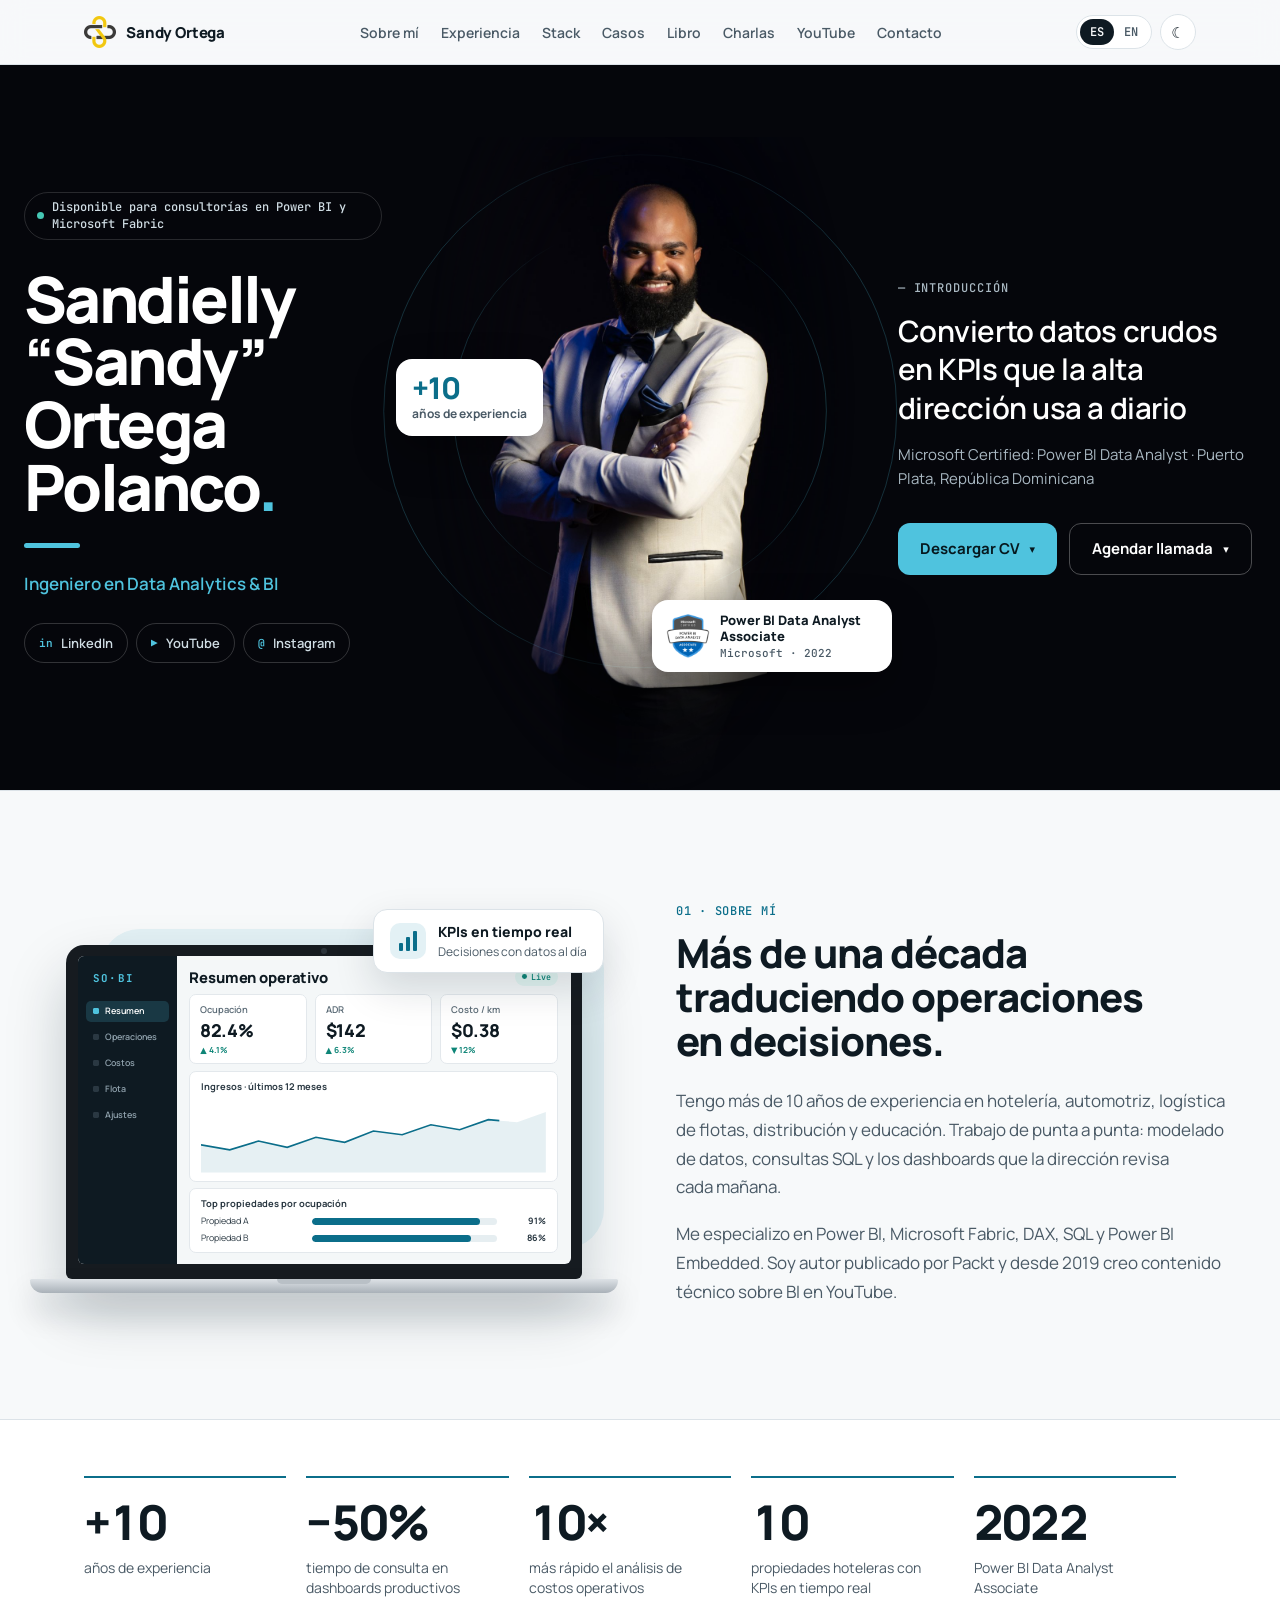
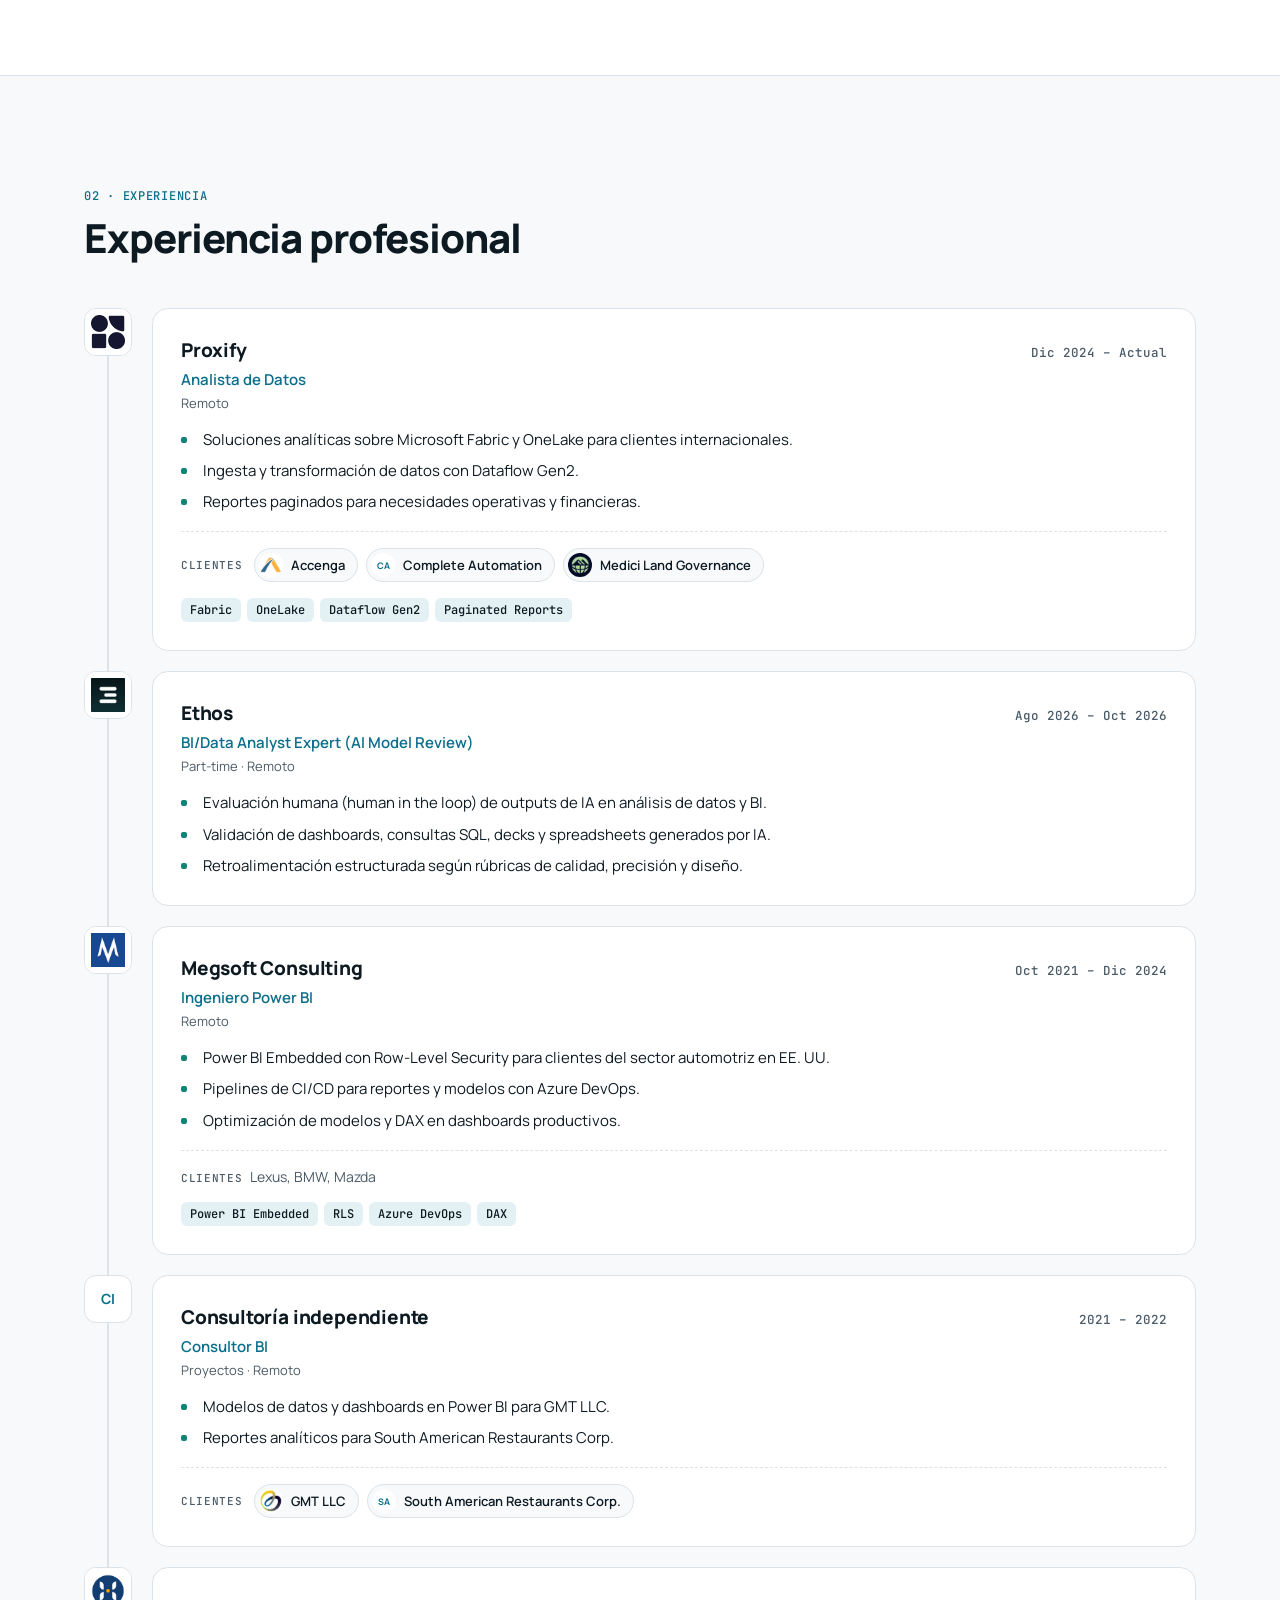
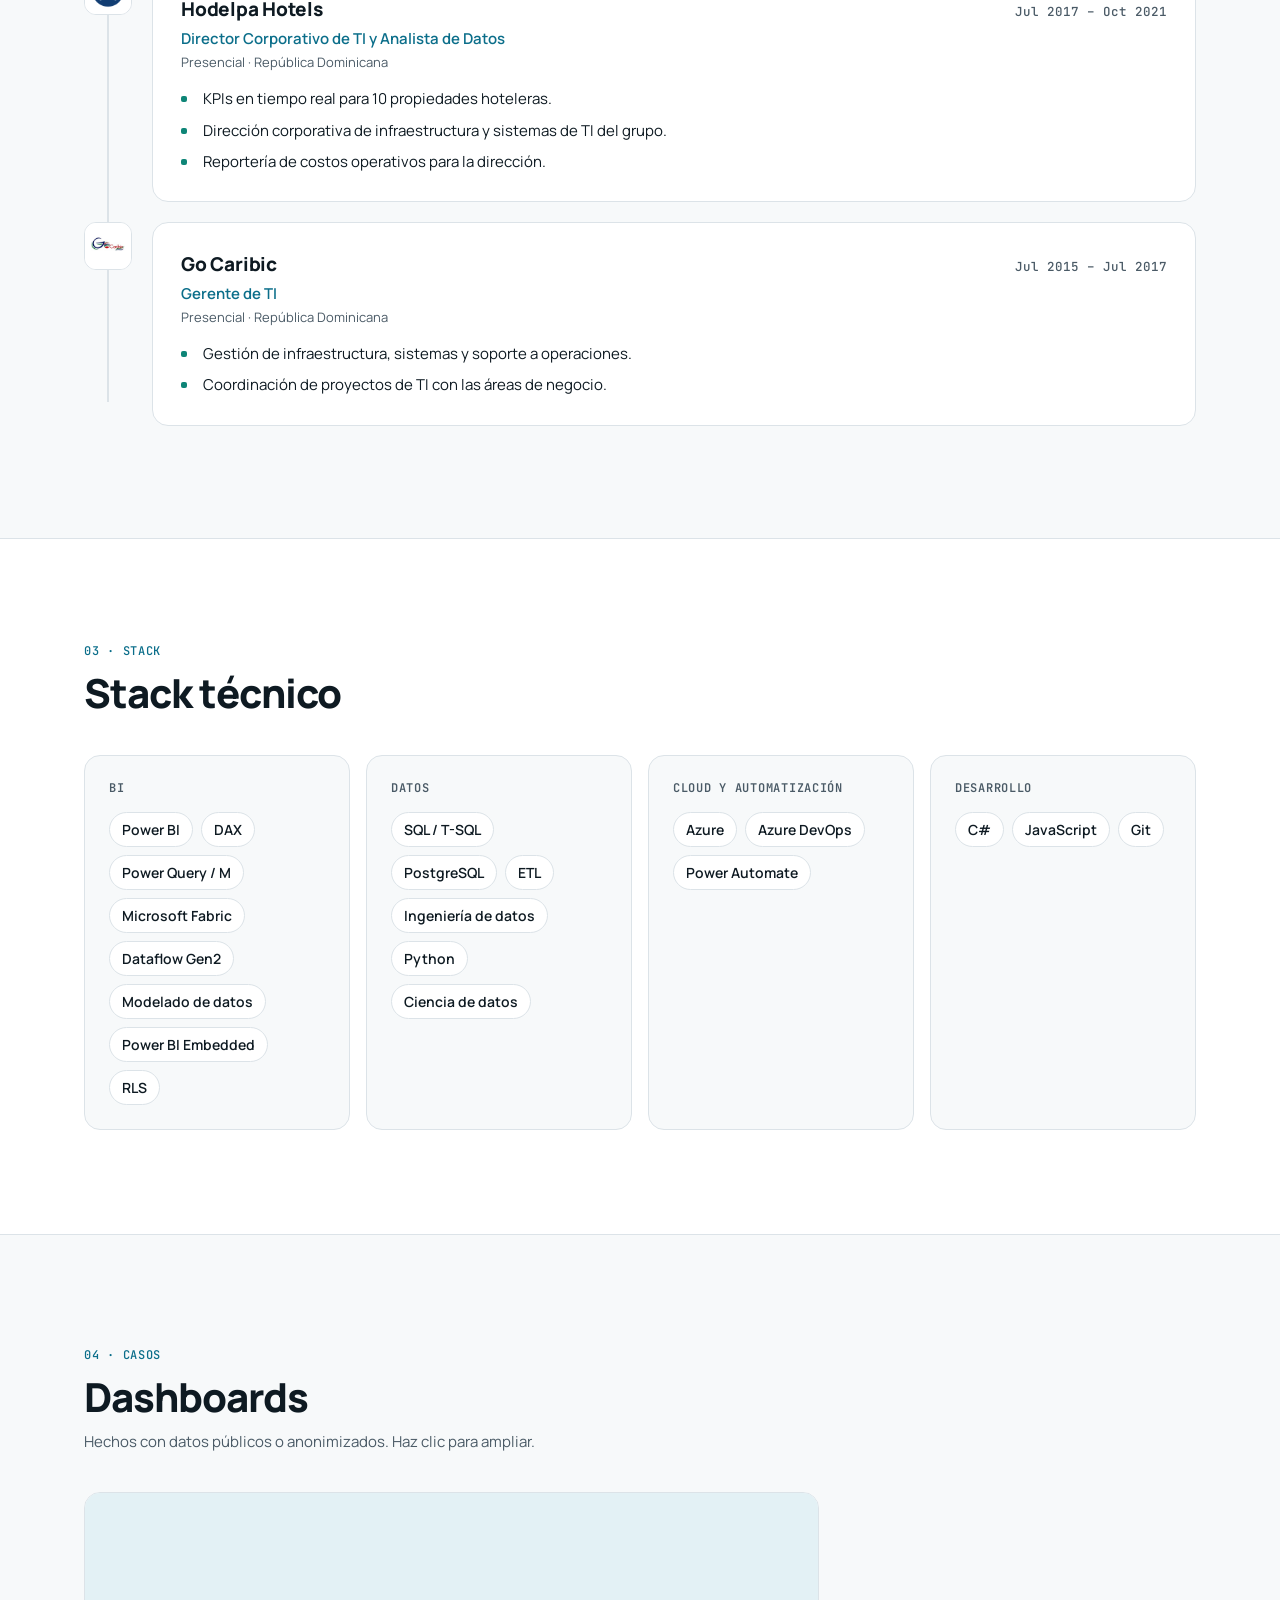
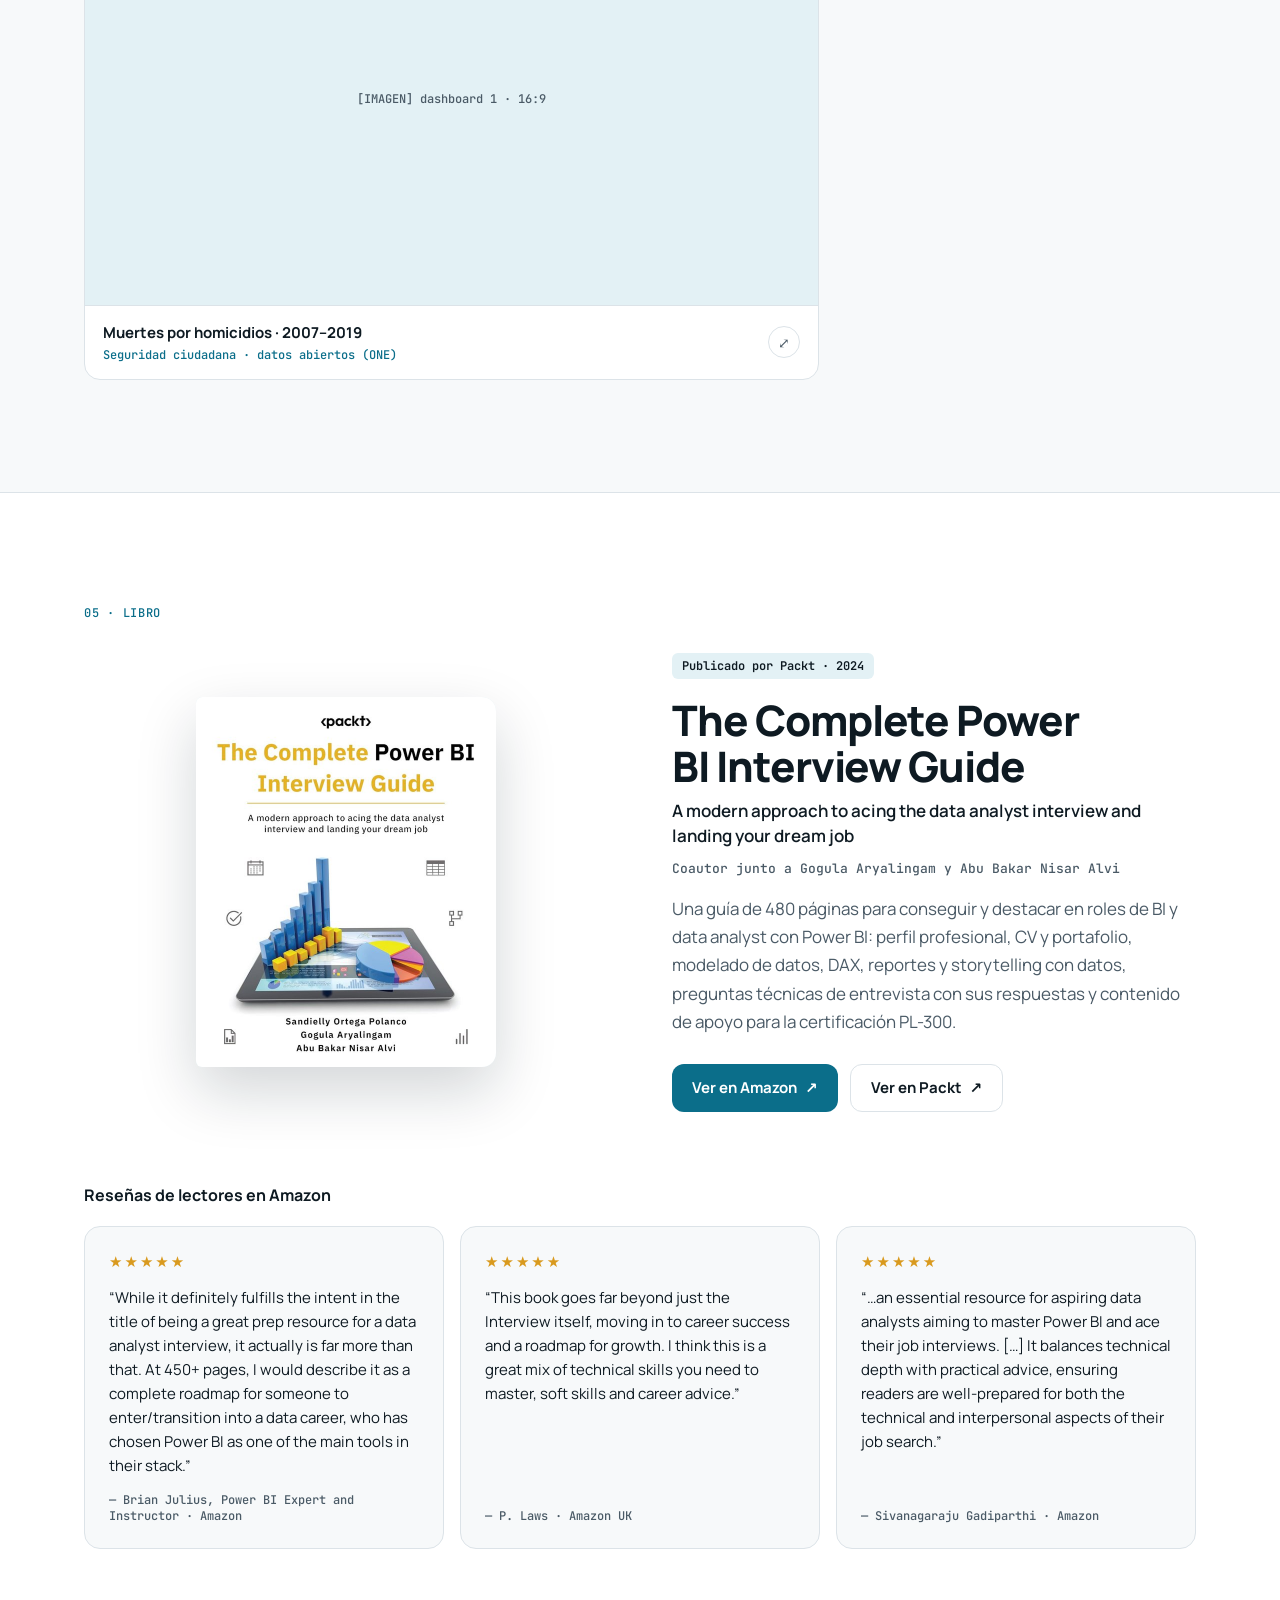
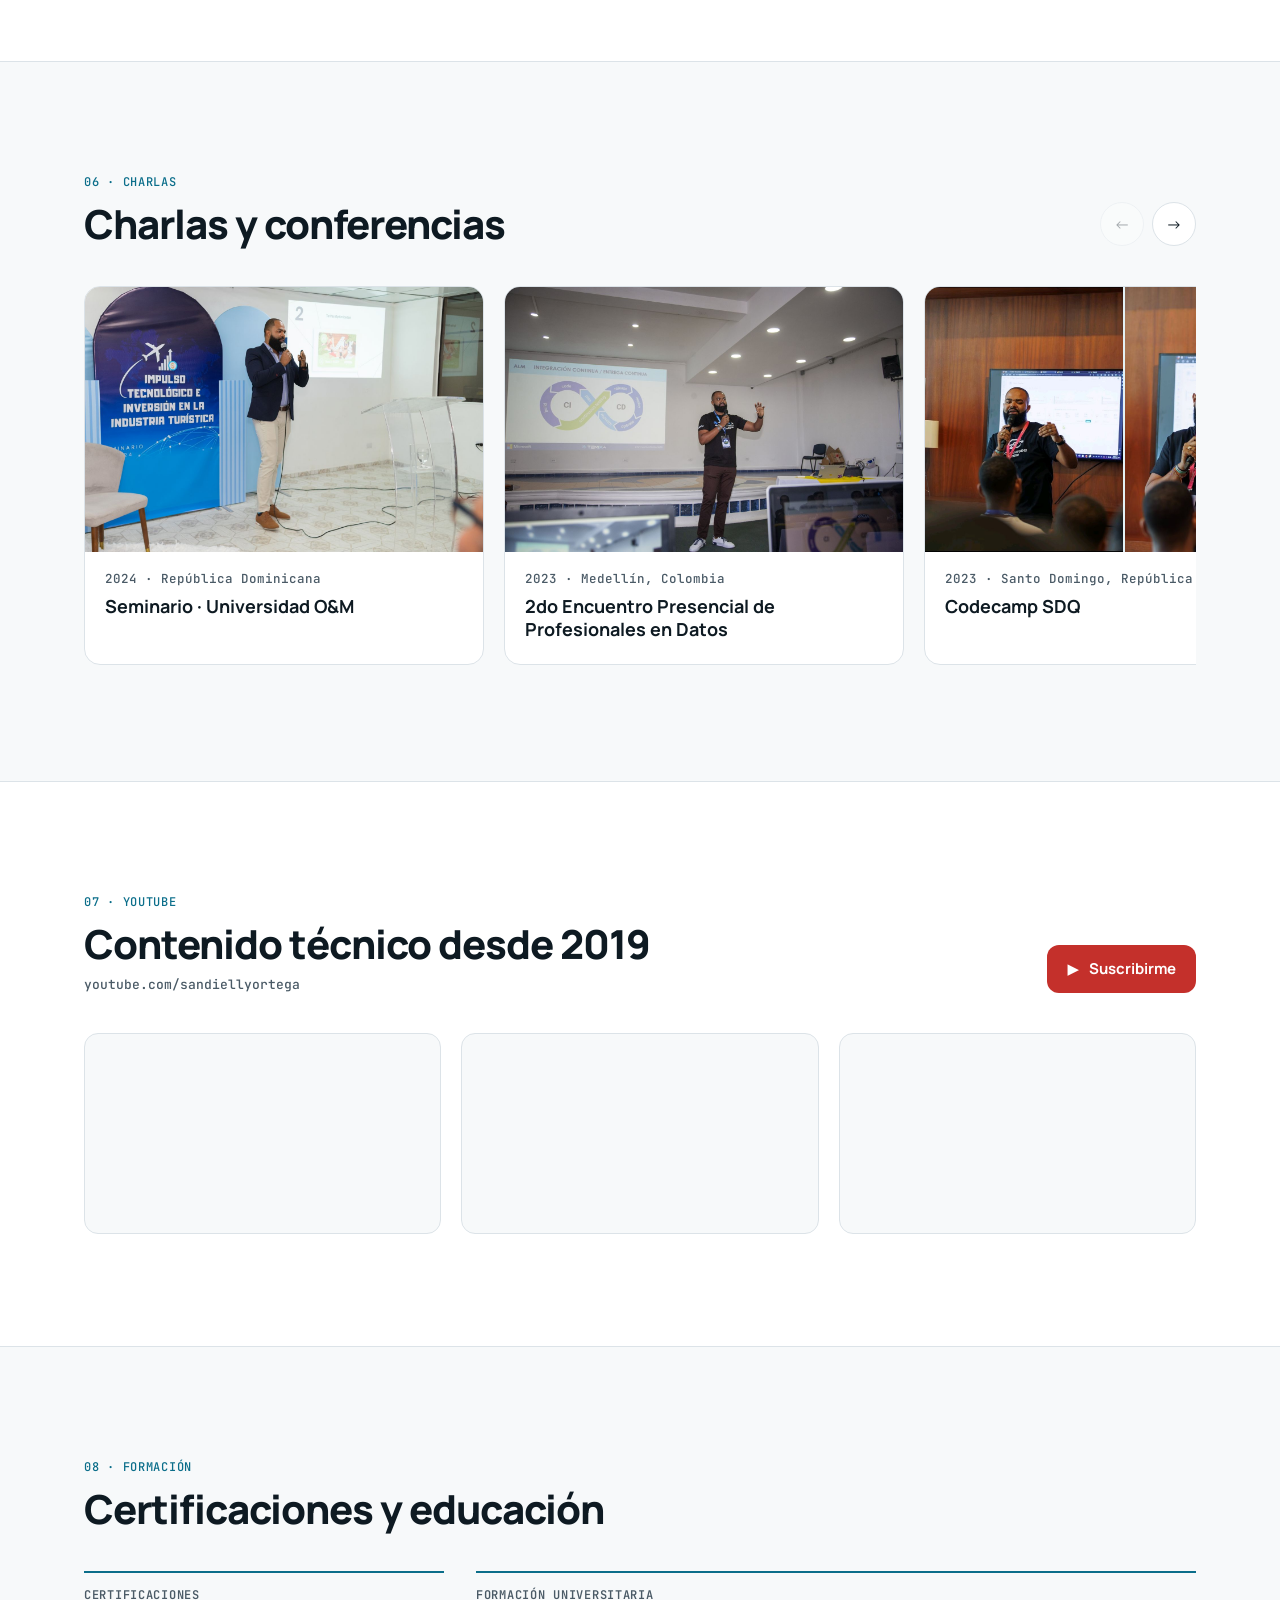
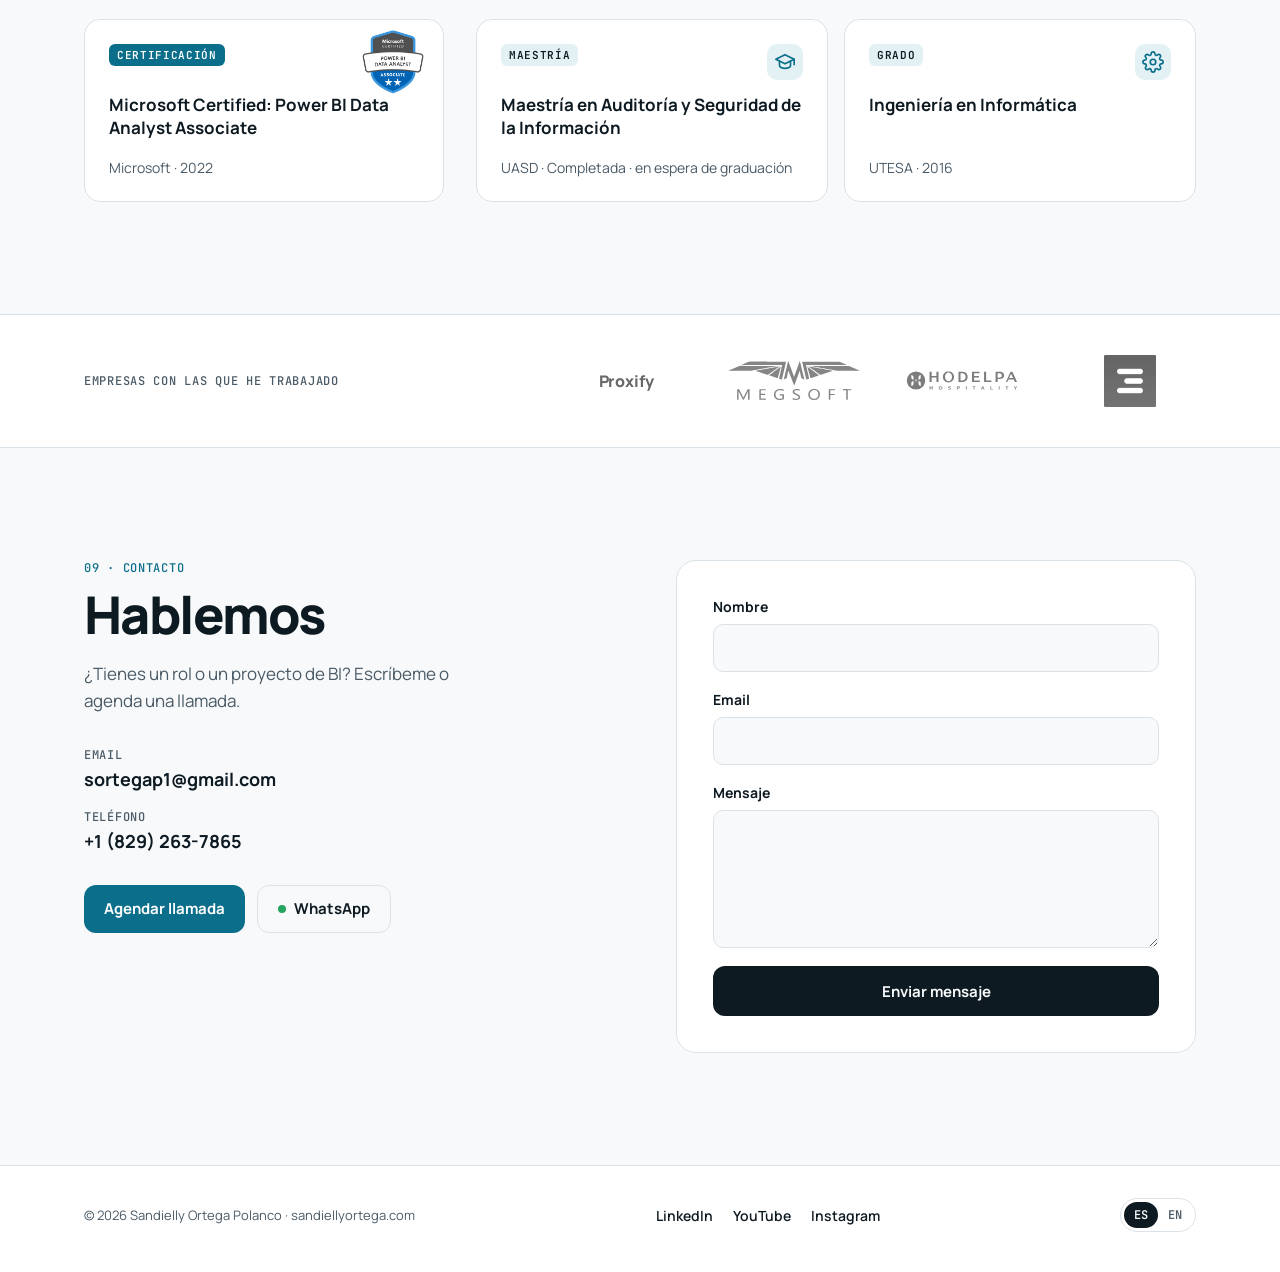
==== commit 06494b59: "Add CVs in English and Spanish, update favicon files, and enhance index.html with improved descripti" ====
--- a/index.html
+++ b/index.html
@@ -5,7 +5,7 @@
 <meta charset="utf-8">
 <meta name="viewport" content="width=device-width, initial-scale=1">
 <title>Sandielly Ortega · Power BI & Data Analytics Engineer</title>
-<meta name="description" content="Sandielly 'Sandy' Ortega Polanco — Ingeniero en Data Analytics & BI, Microsoft Certified Power BI Data Analyst. +10 años convirtiendo datos en KPIs para el C-suite. Autor Packt, speaker y creador de contenido.">
+<meta name="description" content="Sandielly 'Sandy' Ortega Polanco — Ingeniero en Data Analytics & BI, Microsoft Certified Power BI Data Analyst. +10 años convirtiendo datos en KPIs para la alta dirección. Autor Packt, speaker y creador de contenido.">
 <!-- Si publicas en otra URL (p. ej. usuario.github.io/repo/), cambia sandiellyortega.com en estas etiquetas, en robots.txt y en sitemap.xml. -->
 <link rel="canonical" href="https://sandiellyortega.com/">
 <link rel="alternate" hreflang="es" href="https://sandiellyortega.com/">
@@ -14,13 +14,16 @@
 <meta property="og:type" content="website">
 <meta property="og:url" content="https://sandiellyortega.com/">
 <meta property="og:title" content="Sandielly Ortega · Power BI & Data Analytics Engineer">
-<meta property="og:description" content="Convierto datos crudos en KPIs que el C-suite usa a diario.">
+<meta property="og:description" content="Convierto datos crudos en KPIs que la alta dirección usa a diario.">
 <meta property="og:image" content="https://sandiellyortega.com/assets/img/sandy-retrato-web.jpg">
 <meta property="og:locale" content="es_DO">
 <meta property="og:locale:alternate" content="en_US">
 <meta name="twitter:card" content="summary_large_image">
 <meta name="theme-color" content="#0B6E8A">
-<link rel="icon" href="favicon.svg" type="image/svg+xml">
+<link rel="icon" href="favicon.ico" sizes="48x48">
+<link rel="icon" href="favicon-32.png" type="image/png" sizes="32x32" media="(prefers-color-scheme: light)">
+<link rel="icon" href="favicon-32-dark.png" type="image/png" sizes="32x32" media="(prefers-color-scheme: dark)">
+<link rel="apple-touch-icon" href="apple-touch-icon.png">
 <!-- Analytics: descomentar uno.
 <script async src="https://www.googletagmanager.com/gtag/js?id=G-XXXXXXX"></script>
 <script defer data-domain="sandiellyortega.com" src="https://plausible.io/js/script.js"></script>
@@ -70,7 +73,7 @@
 <header class="site-header">
   <nav class="nav" aria-label="Principal" data-en-aria-label="Main">
     <a href="#top" class="brand">
-      <span class="brand-mark">SO</span>
+      <img class="brand-logo only-light" src="assets/img/brand/logo.png" width="32" height="32" alt=""><img class="brand-logo only-dark" src="assets/img/brand/logo-dark.png" width="32" height="32" alt="">
       <span class="brand-name">Sandy Ortega</span>
     </a>
     <ul class="nav-links">
@@ -111,15 +114,14 @@
     <div class="hero-grid">
 
       <div class="hero-col">
-        <p class="hero-status"><span class="dot"></span><span data-en="Open to Power BI Architect · Senior BI Analyst roles">Disponible para roles Power BI Architect · Senior BI Analyst</span></p>
+        <p class="hero-status"><span class="dot"></span><span data-en="Available for Power BI &amp; Microsoft Fabric consulting">Disponible para consultorías en Power BI y Microsoft Fabric</span></p>
         <h1>Sandielly “Sandy”<br>Ortega Polanco<span class="period">.</span></h1>
         <span class="hero-rule" aria-hidden="true"></span>
         <p class="hero-role" data-en="Data Analytics &amp; BI Engineer">Ingeniero en Data Analytics &amp; BI</p>
         <ul class="socials" aria-label="Redes" data-en-aria-label="Social">
           <li><a href="https://www.linkedin.com/in/sandiellyortega" target="_blank" rel="noopener noreferrer" aria-label="LinkedIn (abre en una pestaña nueva)" data-en-aria-label="LinkedIn (opens in a new tab)"><span class="short">in</span>LinkedIn</a></li>
           <li><a href="https://www.youtube.com/sandiellyortega" target="_blank" rel="noopener noreferrer" aria-label="YouTube (abre en una pestaña nueva)" data-en-aria-label="YouTube (opens in a new tab)"><span class="short">▶</span>YouTube</a></li>
-          <!-- PENDIENTE: reemplaza [USUARIO] por tu usuario de Instagram (aquí y en el footer). -->
-          <li><a href="https://www.instagram.com/[USUARIO]" target="_blank" rel="noopener noreferrer" aria-label="Instagram (abre en una pestaña nueva)" data-en-aria-label="Instagram (opens in a new tab)"><span class="short">@</span>Instagram</a></li>
+          <li><a href="https://www.instagram.com/sandiellyortega" target="_blank" rel="noopener noreferrer" aria-label="Instagram (abre en una pestaña nueva)" data-en-aria-label="Instagram (opens in a new tab)"><span class="short">@</span>Instagram</a></li>
         </ul>
       </div>
 
@@ -133,14 +135,14 @@
           <span class="small" data-en="years of experience">años de experiencia</span>
         </div>
         <div class="float-card float-card--cert">
-          <span class="ms-badge">MS</span>
+          <img class="cert-badge" src="assets/img/certs/microsoft-power-bi-data-analyst-associate.png" width="44" height="44" alt="Insignia Microsoft Certified" data-en-alt="Microsoft Certified badge">
           <span class="txt"><strong>Power BI Data Analyst Associate</strong><small>Microsoft · 2022</small></span>
         </div>
       </div>
 
       <div class="hero-col">
         <p class="hero-intro">— <span data-en="Introduction">Introducción</span></p>
-        <p class="hero-tagline" data-en="I turn raw data into KPIs the C-suite uses every day">Convierto datos crudos en KPIs que el C-suite usa a diario</p>
+        <p class="hero-tagline" data-en="I turn raw data into KPIs the C-suite uses every day">Convierto datos crudos en KPIs que la alta dirección usa a diario</p>
         <p class="hero-meta">Microsoft Certified: Power BI Data Analyst · <span data-en="Puerto Plata, Dominican Republic">Puerto Plata, República Dominicana</span></p>
         <div class="hero-ctas">
           <div class="dd" data-dd>
@@ -251,20 +253,6 @@
       <ol class="timeline">
 
         <li class="tl-item" data-reveal>
-          <div class="tl-logo"><div class="slot slot--contain"><span class="slot-ph slot-ph--initials">ET</span><img src="assets/img/logos/ethos.png" alt="" loading="lazy" onerror="this.remove()"></div></div>
-          <article class="card">
-            <div class="exp-top"><h3>Ethos</h3><p class="exp-period" data-en="Aug 2026 – Oct 2026">Ago 2026 – Oct 2026</p></div>
-            <p class="exp-role">BI/Data Analyst Expert (AI Model Review)</p>
-            <p class="exp-mode" data-en="Part-time · Remote">Part-time · Remoto</p>
-            <ul class="exp-points">
-              <li data-en="Human-in-the-loop evaluation of AI outputs for data analysis and BI.">Evaluación humana (human in the loop) de outputs de IA en análisis de datos y BI.</li>
-              <li data-en="Validation of AI-generated dashboards, SQL queries, decks and spreadsheets.">Validación de dashboards, consultas SQL, decks y spreadsheets generados por IA.</li>
-              <li data-en="Structured feedback against quality, accuracy and design rubrics.">Retroalimentación estructurada según rúbricas de calidad, precisión y diseño.</li>
-            </ul>
-          </article>
-        </li>
-
-        <li class="tl-item" data-reveal>
           <div class="tl-logo"><div class="slot slot--contain"><span class="slot-ph slot-ph--initials">PX</span><img src="assets/img/logos/proxify.png" alt="" loading="lazy" onerror="this.remove()"></div></div>
           <article class="card">
             <div class="exp-top"><h3>Proxify</h3><p class="exp-period" data-en="Dec 2024 – Present">Dic 2024 – Actual</p></div>
@@ -286,6 +274,20 @@
         </li>
 
         <li class="tl-item" data-reveal>
+          <div class="tl-logo"><div class="slot slot--contain"><span class="slot-ph slot-ph--initials">ET</span><img src="assets/img/logos/ethos.png" alt="" loading="lazy" onerror="this.remove()"></div></div>
+          <article class="card">
+            <div class="exp-top"><h3>Ethos</h3><p class="exp-period" data-en="Aug 2026 – Oct 2026">Ago 2026 – Oct 2026</p></div>
+            <p class="exp-role">BI/Data Analyst Expert (AI Model Review)</p>
+            <p class="exp-mode" data-en="Part-time · Remote">Part-time · Remoto</p>
+            <ul class="exp-points">
+              <li data-en="Human-in-the-loop evaluation of AI outputs for data analysis and BI.">Evaluación humana (human in the loop) de outputs de IA en análisis de datos y BI.</li>
+              <li data-en="Validation of AI-generated dashboards, SQL queries, decks and spreadsheets.">Validación de dashboards, consultas SQL, decks y spreadsheets generados por IA.</li>
+              <li data-en="Structured feedback against quality, accuracy and design rubrics.">Retroalimentación estructurada según rúbricas de calidad, precisión y diseño.</li>
+            </ul>
+          </article>
+        </li>
+
+        <li class="tl-item" data-reveal>
           <div class="tl-logo"><div class="slot slot--contain"><span class="slot-ph slot-ph--initials">MC</span><img src="assets/img/logos/megsoft.png" alt="" loading="lazy" onerror="this.remove()"></div></div>
           <article class="card">
             <div class="exp-top"><h3>Megsoft Consulting</h3><p class="exp-period" data-en="Oct 2021 – Dec 2024">Oct 2021 – Dic 2024</p></div>
@@ -311,6 +313,11 @@
               <li data-en="Power BI data models and dashboards for GMT LLC.">Modelos de datos y dashboards en Power BI para GMT LLC.</li>
               <li data-en="Analytical reporting for South American Restaurants Corp.">Reportes analíticos para South American Restaurants Corp.</li>
             </ul>
+            <div class="exp-clients">
+              <span class="mono-label" data-en="Clients">Clientes</span>
+              <span class="client-chip"><span class="slot"><span class="slot-ph slot-ph--initials">G</span><img src="assets/img/clientes/gmt.png" alt="" loading="lazy" onerror="this.remove()"></span>GMT LLC</span>
+              <span class="client-chip"><span class="slot"><span class="slot-ph slot-ph--initials">SA</span><img src="assets/img/clientes/south-american-restaurants.png" alt="" loading="lazy" onerror="this.remove()"></span>South American Restaurants Corp.</span>
+            </div>
           </article>
         </li>
 
@@ -355,11 +362,11 @@
       <div class="skills-grid" data-reveal>
         <div class="skill-group">
           <h3>BI</h3>
-          <ul class="chips"><li>Power BI</li><li>DAX</li><li>Power Query / M</li><li>Microsoft Fabric</li><li>Power BI Embedded</li><li>RLS</li></ul>
+          <ul class="chips"><li>Power BI</li><li>DAX</li><li>Power Query / M</li><li>Microsoft Fabric</li><li>Dataflow Gen2</li><li data-en="Data modeling">Modelado de datos</li><li>Power BI Embedded</li><li>RLS</li></ul>
         </div>
         <div class="skill-group">
           <h3 data-en="Data">Datos</h3>
-          <ul class="chips"><li>SQL / T-SQL</li><li>Python</li></ul>
+          <ul class="chips"><li>SQL / T-SQL</li><li>PostgreSQL</li><li>ETL</li><li data-en="Data engineering">Ingeniería de datos</li><li>Python</li><li data-en="Data science">Ciencia de datos</li></ul>
         </div>
         <div class="skill-group">
           <h3 data-en="Cloud &amp; automation">Cloud y automatización</h3>
@@ -367,48 +374,27 @@
         </div>
         <div class="skill-group">
           <h3 data-en="Development">Desarrollo</h3>
-          <ul class="chips"><li>C#</li></ul>
+          <ul class="chips"><li>C#</li><li>JavaScript</li><li>Git</li></ul>
         </div>
       </div>
     </div>
   </section>
 
   <!-- ======================= CASOS / DASHBOARDS ======================= -->
-  <!-- Capturas: coloca dash-1.png … dash-6.png (16:10, datos anonimizados) en assets/img/dashboards/. -->
+  <!-- Capturas: coloca dash-1.jpg, dash-2.jpg… (16:9, datos públicos o anonimizados) en assets/img/dashboards/. -->
   <section id="cases" class="anchor">
     <div class="wrap">
-      <div class="sec-head sec-head--split" data-reveal>
-        <div>
-          <p class="eyebrow">04 · <span data-en="Work">Casos</span></p>
-          <h2 class="h2">Dashboards</h2>
-        </div>
-        <p class="sec-sub" data-en="Real work with anonymized data. Click to enlarge.">Trabajos reales con datos anonimizados. Haz clic para ampliar.</p>
+      <div class="sec-head" data-reveal>
+        <p class="eyebrow">04 · <span data-en="Work">Casos</span></p>
+        <h2 class="h2">Dashboards</h2>
+        <p class="sec-sub sec-sub--below" data-en="Built with public or anonymized data. Click to enlarge.">Hechos con datos públicos o anonimizados. Haz clic para ampliar.</p>
       </div>
       <ul class="cases-grid" data-reveal>
         <li class="case">
-          <div class="case-media"><div class="slot"><span class="slot-ph">[IMAGEN] dashboard 1 · 16:10</span><img src="assets/img/dashboards/dash-1.png" alt="" loading="lazy" onerror="this.remove()"></div></div>
-          <button type="button" class="case-btn" data-case="0"><span class="txt"><span class="title" data-en="Occupancy &amp; ADR">Ocupación y ADR</span><span class="sector" data-en="Hospitality">Hotelería</span></span><span class="ico" aria-hidden="true">⤢</span></button>
-        </li>
-        <li class="case">
-          <div class="case-media"><div class="slot"><span class="slot-ph">[IMAGEN] dashboard 2 · 16:10</span><img src="assets/img/dashboards/dash-2.png" alt="" loading="lazy" onerror="this.remove()"></div></div>
-          <button type="button" class="case-btn" data-case="1"><span class="txt"><span class="title" data-en="Sales by dealership">Ventas por concesionario</span><span class="sector" data-en="Automotive">Automotriz</span></span><span class="ico" aria-hidden="true">⤢</span></button>
-        </li>
-        <li class="case">
-          <div class="case-media"><div class="slot"><span class="slot-ph">[IMAGEN] dashboard 3 · 16:10</span><img src="assets/img/dashboards/dash-3.png" alt="" loading="lazy" onerror="this.remove()"></div></div>
-          <button type="button" class="case-btn" data-case="2"><span class="txt"><span class="title" data-en="Fleet operating costs">Costos operativos de flota</span><span class="sector" data-en="Fleet logistics">Logística de flotas</span></span><span class="ico" aria-hidden="true">⤢</span></button>
-        </li>
-        <li class="case">
-          <div class="case-media"><div class="slot"><span class="slot-ph">[IMAGEN] dashboard 4 · 16:10</span><img src="assets/img/dashboards/dash-4.png" alt="" loading="lazy" onerror="this.remove()"></div></div>
-          <button type="button" class="case-btn" data-case="3"><span class="txt"><span class="title" data-en="Inventory turnover">Rotación de inventario</span><span class="sector" data-en="Distribution">Distribución</span></span><span class="ico" aria-hidden="true">⤢</span></button>
-        </li>
-        <li class="case">
-          <div class="case-media"><div class="slot"><span class="slot-ph">[IMAGEN] dashboard 5 · 16:10</span><img src="assets/img/dashboards/dash-5.png" alt="" loading="lazy" onerror="this.remove()"></div></div>
-          <button type="button" class="case-btn" data-case="4"><span class="txt"><span class="title" data-en="Academic performance">Desempeño académico</span><span class="sector" data-en="Education">Educación</span></span><span class="ico" aria-hidden="true">⤢</span></button>
-        </li>
-        <li class="case">
-          <div class="case-media"><div class="slot"><span class="slot-ph">[IMAGEN] dashboard 6 · 16:10</span><img src="assets/img/dashboards/dash-6.png" alt="" loading="lazy" onerror="this.remove()"></div></div>
-          <button type="button" class="case-btn" data-case="5"><span class="txt"><span class="title" data-en="Land management">Gestión de tierras</span><span class="sector" data-en="Public sector">Sector público</span></span><span class="ico" aria-hidden="true">⤢</span></button>
-        </li>
+          <div class="case-media"><div class="slot"><span class="slot-ph">[IMAGEN] dashboard 1 · 16:9</span><img src="assets/img/dashboards/dash-1.jpg" alt="Dashboard de Power BI sobre muertes por homicidios en República Dominicana, 2007–2019" data-en-alt="Power BI dashboard on homicide deaths in the Dominican Republic, 2007–2019" width="1447" height="815" loading="lazy" onerror="this.remove()"></div></div>
+          <button type="button" class="case-btn" data-case="0"><span class="txt"><span class="title" data-en="Homicide deaths · 2007–2019">Muertes por homicidios · 2007–2019</span><span class="sector" data-en="Public safety · open data (ONE)">Seguridad ciudadana · datos abiertos (ONE)</span></span><span class="ico" aria-hidden="true">⤢</span></button>
+        </li>
+        <!-- Para agregar más casos: duplica el <li class="case">, cambia la imagen (dash-2.jpg…), el título, el sector y data-case="1", "2"… -->
       </ul>
     </div>
   </section>
@@ -456,31 +442,51 @@
   </section>
 
   <!-- ======================= CHARLAS ======================= -->
-  <!-- PENDIENTE: completa fecha, lugar, tema, evento y enlaces de cada charla. -->
+  <!-- Carrusel: una tarjeta por charla. Fotos en assets/img/charlas/ (versiones web de images/).
+       PENDIENTE: tema y enlaces de las charlas que no los tienen. -->
   <section id="talks" class="anchor">
-    <div class="wrap talks-grid">
-      <div data-reveal>
-        <p class="eyebrow">06 · <span data-en="Talks">Charlas</span></p>
-        <h2 class="h2" data-en="Talks &amp; conferences">Charlas y conferencias</h2>
-      </div>
-      <ol class="talks" data-reveal>
-        <li class="talk">
-          <p class="talk-meta"><span data-en="[DATE]">[FECHA]</span> · <span data-en="[VENUE / ONLINE]">[LUGAR / ONLINE]</span></p>
-          <h3 data-en="[TALK TOPIC]">[TEMA DE LA CHARLA]</h3>
-          <p class="talk-event" data-en="[EVENT 1]">[EVENTO 1]</p>
-          <div class="talk-links"><a href="#" target="_blank" rel="noopener noreferrer">Slides ↗</a><a href="#" target="_blank" rel="noopener noreferrer">Video ↗</a></div>
-        </li>
-        <li class="talk">
-          <p class="talk-meta"><span data-en="[DATE]">[FECHA]</span> · <span data-en="[VENUE / ONLINE]">[LUGAR / ONLINE]</span></p>
-          <h3 data-en="[TALK TOPIC]">[TEMA DE LA CHARLA]</h3>
-          <p class="talk-event" data-en="[EVENT 2]">[EVENTO 2]</p>
-          <div class="talk-links"><a href="#" target="_blank" rel="noopener noreferrer">Slides ↗</a><a href="#" target="_blank" rel="noopener noreferrer">Video ↗</a></div>
-        </li>
-        <li class="talk">
-          <p class="talk-meta"><span data-en="[DATE]">[FECHA]</span> · <span data-en="[VENUE / ONLINE]">[LUGAR / ONLINE]</span></p>
-          <h3 data-en="[TALK TOPIC]">[TEMA DE LA CHARLA]</h3>
-          <p class="talk-event" data-en="[EVENT 3]">[EVENTO 3]</p>
-          <div class="talk-links"><a href="#" target="_blank" rel="noopener noreferrer">Slides ↗</a><a href="#" target="_blank" rel="noopener noreferrer">Video ↗</a></div>
+    <div class="wrap">
+      <div class="sec-head sec-head--split" data-reveal>
+        <div>
+          <p class="eyebrow">06 · <span data-en="Talks">Charlas</span></p>
+          <h2 class="h2" data-en="Talks &amp; conferences">Charlas y conferencias</h2>
+        </div>
+        <div class="car-ctrls" data-car-ctrls>
+          <button type="button" class="car-btn" data-car-prev aria-controls="talks-track" aria-label="Charla anterior" data-en-aria-label="Previous talk">←</button>
+          <button type="button" class="car-btn" data-car-next aria-controls="talks-track" aria-label="Charla siguiente" data-en-aria-label="Next talk">→</button>
+        </div>
+      </div>
+      <ol class="carousel" id="talks-track" data-carousel tabindex="0" aria-label="Charlas y conferencias" data-en-aria-label="Talks and conferences" data-reveal>
+        <li class="talk-card">
+          <a class="talk-media" href="assets/img/charlas/universidad-oym-rd.jpg" target="_blank" rel="noopener noreferrer"><img src="assets/img/charlas/universidad-oym-rd.jpg" alt="Sandy presentando en el seminario de la Universidad O&amp;M" data-en-alt="Sandy presenting at the Universidad O&amp;M seminar" loading="lazy" width="1400" height="986"></a>
+          <div class="talk-body">
+            <p class="talk-meta">2024 · <span data-en="Dominican Republic">República Dominicana</span></p>
+            <h3 data-en="Seminar · Universidad O&amp;M">Seminario · Universidad O&amp;M</h3>
+          </div>
+        </li>
+        <li class="talk-card">
+          <a class="talk-media" href="assets/img/charlas/medellin-2023-encuentro-datos.jpg" target="_blank" rel="noopener noreferrer"><img src="assets/img/charlas/medellin-2023-encuentro-datos.jpg" alt="Sandy presentando en el Encuentro de Profesionales en Datos, Medellín" data-en-alt="Sandy presenting at the Data Professionals Meetup in Medellín" loading="lazy" width="1400" height="933"></a>
+          <div class="talk-body">
+            <p class="talk-meta">2023 · Medellín, Colombia</p>
+            <h3 data-en="2nd In-Person Meetup of Data Professionals">2do Encuentro Presencial de Profesionales en Datos</h3>
+          </div>
+        </li>
+        <li class="talk-card">
+          <div class="talk-media talk-media--2">
+            <a href="assets/img/charlas/codecamp-rd-2023-1.jpg" target="_blank" rel="noopener noreferrer"><img src="assets/img/charlas/codecamp-rd-2023-1.jpg" alt="Sandy presentando en Codecamp SDQ" data-en-alt="Sandy presenting at Codecamp SDQ" loading="lazy" width="1400" height="939"></a>
+            <a href="assets/img/charlas/codecamp-rd-2023-2.jpg" target="_blank" rel="noopener noreferrer"><img src="assets/img/charlas/codecamp-rd-2023-2.jpg" alt="Sandy explicando una demo en Codecamp SDQ" data-en-alt="Sandy walking through a demo at Codecamp SDQ" loading="lazy" width="1400" height="933"></a>
+          </div>
+          <div class="talk-body">
+            <p class="talk-meta">2023 · Santo Domingo, <span data-en="Dominican Republic">República Dominicana</span></p>
+            <h3>Codecamp SDQ</h3>
+          </div>
+        </li>
+        <li class="talk-card">
+          <a class="talk-media" href="assets/img/charlas/big-data-day-rd-2022.jpg" target="_blank" rel="noopener noreferrer"><img src="assets/img/charlas/big-data-day-rd-2022.jpg" alt="Sandy presentando en Big Data Day frente al auditorio" data-en-alt="Sandy presenting at Big Data Day in front of the audience" loading="lazy" width="1400" height="786"></a>
+          <div class="talk-body">
+            <p class="talk-meta">2022 · <span data-en="Dominican Republic">República Dominicana</span></p>
+            <h3>Big Data Day</h3>
+          </div>
         </li>
       </ol>
     </div>
@@ -499,9 +505,9 @@
         <a class="btn btn--yt" href="https://www.youtube.com/@sandiellyortega?sub_confirmation=1" target="_blank" rel="noopener noreferrer"><span aria-hidden="true">▶</span><span data-en="Subscribe">Suscribirme</span></a>
       </div>
       <ul class="videos" data-reveal>
-        <li class="video" data-yt="" data-title="Video 1"><div class="slot-ph slot-ph--hatch"><span>[VIDEO 1] · YouTube ID</span></div></li>
-        <li class="video" data-yt="" data-title="Video 2"><div class="slot-ph slot-ph--hatch"><span>[VIDEO 2] · YouTube ID</span></div></li>
-        <li class="video" data-yt="" data-title="Video 3"><div class="slot-ph slot-ph--hatch"><span>[VIDEO 3] · YouTube ID</span></div></li>
+        <li class="video" data-yt="Nly0lr3r-pc" data-title="Un nuevo menú en Power BI: ahora usarás menos Tabular Editor"><div class="slot-ph slot-ph--hatch"><span>Un nuevo menú en Power BI: ahora usarás menos Tabular Editor</span></div></li>
+        <li class="video" data-yt="XXRRBZ-mQkA" data-title="Probando los Field Parameters · Actualización mayo 2022 de Power BI"><div class="slot-ph slot-ph--hatch"><span>Probando los Field Parameters · Actualización mayo 2022 de Power BI</span></div></li>
+        <li class="video" data-yt="XyT19quuNQw" data-title="Creando funciones en Power Query · Analizando datos de la NBA"><div class="slot-ph slot-ph--hatch"><span>Creando funciones en Power Query · Analizando datos de la NBA</span></div></li>
       </ul>
     </div>
   </section>
@@ -513,28 +519,33 @@
         <p class="eyebrow">08 · <span data-en="Education">Formación</span></p>
         <h2 class="h2" data-en="Certifications &amp; education">Certificaciones y educación</h2>
       </div>
-      <ul class="edu-grid" data-reveal>
-        <li class="edu">
-          <span class="edu-tag edu-tag--cert" data-en="Certification">Certificación</span>
-          <h3>Microsoft Certified: Power BI Data Analyst Associate</h3>
-          <p class="edu-org">Microsoft · 2022</p>
-        </li>
-        <li class="edu">
-          <span class="edu-tag" data-en="Master’s">Maestría</span>
-          <h3 data-en="Master’s in Information Auditing &amp; Security">Maestría en Auditoría y Seguridad de la Información</h3>
-          <p class="edu-org">UASD · <span data-en="Completed · graduation pending">Completada · en espera de graduación</span></p>
-        </li>
-        <li class="edu">
-          <span class="edu-tag" data-en="Degree">Grado</span>
-          <h3 data-en="Engineering">Ingeniería</h3>
-          <p class="edu-org">UASD · 2024</p>
-        </li>
-        <li class="edu">
-          <span class="edu-tag" data-en="Degree">Grado</span>
-          <h3 data-en="Bachelor’s degree">Licenciatura</h3>
-          <p class="edu-org">UTESA · 2016</p>
-        </li>
-      </ul>
+      <div class="edu-groups" data-reveal>
+        <div class="edu-group">
+          <h3 class="edu-group-title" data-en="Certifications">Certificaciones</h3>
+          <ul class="edu-grid">
+            <li class="edu">
+              <div class="edu-top"><span class="edu-tag edu-tag--cert" data-en="Certification">Certificación</span><img class="edu-badge" src="assets/img/certs/microsoft-power-bi-data-analyst-associate.png" alt="Insignia Microsoft Certified: Power BI Data Analyst Associate" data-en-alt="Microsoft Certified: Power BI Data Analyst Associate badge" width="64" height="64" loading="lazy"></div>
+              <h4>Microsoft Certified: Power BI Data Analyst Associate</h4>
+              <p class="edu-org">Microsoft · 2022</p>
+            </li>
+          </ul>
+        </div>
+        <div class="edu-group">
+          <h3 class="edu-group-title" data-en="University education">Formación universitaria</h3>
+          <ul class="edu-grid">
+            <li class="edu">
+              <div class="edu-top"><span class="edu-tag" data-en="Master’s">Maestría</span><span class="edu-ico" aria-hidden="true"><svg viewBox="0 0 24 24" width="22" height="22" fill="none" stroke="currentColor" stroke-width="1.8" stroke-linecap="round" stroke-linejoin="round"><path d="M2 9l10-5 10 5-10 5-10-5z"/><path d="M6 11v5c0 1.5 2.7 3 6 3s6-1.5 6-3v-5"/><path d="M22 9v6"/></svg></span></div>
+              <h4 data-en="Master’s in Information Auditing &amp; Security">Maestría en Auditoría y Seguridad de la Información</h4>
+              <p class="edu-org">UASD · <span data-en="Completed · graduation pending">Completada · en espera de graduación</span></p>
+            </li>
+            <li class="edu">
+              <div class="edu-top"><span class="edu-tag" data-en="Degree">Grado</span><span class="edu-ico" aria-hidden="true"><svg viewBox="0 0 24 24" width="22" height="22" fill="none" stroke="currentColor" stroke-width="1.8" stroke-linecap="round" stroke-linejoin="round"><circle cx="12" cy="12" r="3"/><path d="M19.4 15a1.65 1.65 0 0 0 .33 1.82l.06.06a2 2 0 1 1-2.83 2.83l-.06-.06a1.65 1.65 0 0 0-1.82-.33 1.65 1.65 0 0 0-1 1.51V21a2 2 0 1 1-4 0v-.09A1.65 1.65 0 0 0 9 19.4a1.65 1.65 0 0 0-1.82.33l-.06.06a2 2 0 1 1-2.83-2.83l.06-.06A1.65 1.65 0 0 0 4.68 15a1.65 1.65 0 0 0-1.51-1H3a2 2 0 1 1 0-4h.09A1.65 1.65 0 0 0 4.6 9a1.65 1.65 0 0 0-.33-1.82l-.06-.06a2 2 0 1 1 2.83-2.83l.06.06A1.65 1.65 0 0 0 9 4.68a1.65 1.65 0 0 0 1-1.51V3a2 2 0 1 1 4 0v.09a1.65 1.65 0 0 0 1 1.51 1.65 1.65 0 0 0 1.82-.33l.06-.06a2 2 0 1 1 2.83 2.83l-.06.06A1.65 1.65 0 0 0 19.4 9a1.65 1.65 0 0 0 1.51 1H21a2 2 0 1 1 0 4h-.09a1.65 1.65 0 0 0-1.51 1z"/></svg></span></div>
+              <h4 data-en="Computer Engineering">Ingeniería en Informática</h4>
+              <p class="edu-org">UTESA · 2016</p>
+            </li>
+          </ul>
+        </div>
+      </div>
     </div>
   </section>
 
@@ -543,9 +554,9 @@
     <div class="companies-row">
       <p class="mono-label" data-en="Companies I have worked with">Empresas con las que he trabajado</p>
       <ul class="logos">
-        <li title="Proxify"><div class="slot slot--contain"><span class="slot-ph">Proxify</span><img src="assets/img/logos/proxify.png" alt="Proxify" loading="lazy" onerror="this.remove()"></div></li>
-        <li title="Megsoft"><div class="slot slot--contain"><span class="slot-ph">Megsoft</span><img src="assets/img/logos/megsoft.png" alt="Megsoft" loading="lazy" onerror="this.remove()"></div></li>
-        <li title="Hodelpa"><div class="slot slot--contain"><span class="slot-ph">Hodelpa</span><img src="assets/img/logos/hodelpa.png" alt="Hodelpa" loading="lazy" onerror="this.remove()"></div></li>
+        <li title="Proxify"><div class="slot slot--contain"><span class="slot-ph">Proxify</span><img src="assets/img/logos/proxify-wordmark.png" alt="Proxify" loading="lazy" onerror="this.remove()"></div></li>
+        <li title="Megsoft"><div class="slot slot--contain"><span class="slot-ph">Megsoft</span><img src="assets/img/logos/megsoft-wordmark.svg" class="invert-dark" alt="Megsoft" loading="lazy" onerror="this.remove()"></div></li>
+        <li title="Hodelpa"><div class="slot slot--contain"><span class="slot-ph">Hodelpa</span><img src="assets/img/logos/hodelpa-wordmark.svg" class="only-light" alt="Hodelpa" loading="lazy" onerror="this.remove()"><img src="assets/img/logos/hodelpa-wordmark-white.svg" class="only-dark" alt="" loading="lazy" onerror="this.remove()"></div></li>
         <li title="Ethos"><div class="slot slot--contain"><span class="slot-ph">Ethos</span><img src="assets/img/logos/ethos.png" alt="Ethos" loading="lazy" onerror="this.remove()"></div></li>
       </ul>
     </div>
@@ -592,7 +603,7 @@
     <ul class="footer-links">
       <li><a href="https://www.linkedin.com/in/sandiellyortega" target="_blank" rel="noopener noreferrer">LinkedIn</a></li>
       <li><a href="https://www.youtube.com/sandiellyortega" target="_blank" rel="noopener noreferrer">YouTube</a></li>
-      <li><a href="https://www.instagram.com/[USUARIO]" target="_blank" rel="noopener noreferrer">Instagram</a></li>
+      <li><a href="https://www.instagram.com/sandiellyortega" target="_blank" rel="noopener noreferrer">Instagram</a></li>
     </ul>
     <div class="lang lang--plain" role="group" aria-label="Idioma / Language">
       <button type="button" data-set-lang="es" aria-pressed="true">ES</button>
--- a/assets/css/styles.css
+++ b/assets/css/styles.css
@@ -74,6 +74,7 @@
 .sec-head { margin-bottom: 40px; }
 .sec-head--split { display: flex; flex-wrap: wrap; justify-content: space-between; align-items: end; gap: 16px; }
 .sec-sub { margin: 0; font-size: 14px; color: var(--muted); max-width: 360px; }
+.sec-sub--below { margin-top: 12px; font-size: 15px; max-width: 520px; }
 .mono-label {
   font: 500 12px var(--mono); color: var(--muted); text-transform: uppercase; letter-spacing: .06em;
 }
@@ -101,6 +102,8 @@
   position: absolute; inset: 0; display: grid; place-items: center; padding: 8px; text-align: center;
   font: 500 12px var(--mono); color: var(--muted);
 }
+/* Si la imagen existe (onerror la elimina si no), el respaldo se oculta. */
+.slot:has(> img) > .slot-ph { visibility: hidden; }
 .slot-ph--hatch { background: repeating-linear-gradient(135deg, var(--soft) 0 10px, transparent 10px 20px); }
 .slot-ph--hatch > span { background: var(--bg); padding: 6px 10px; border-radius: 6px; }
 .slot-ph--initials { font: 700 14px var(--sans); color: var(--accent); letter-spacing: .02em; }
@@ -122,10 +125,9 @@
   font-weight: 800; letter-spacing: -0.01em; text-decoration: none;
 }
 .brand:hover { color: var(--ink); text-decoration: none; }
-.brand-mark {
-  width: 32px; height: 32px; border-radius: 9px; background: var(--accent); color: var(--on);
-  display: grid; place-items: center; font-size: 13px; font-weight: 800;
-}
+.brand-logo { width: 32px; height: 32px; display: block; flex: none; }
+/* Versión del logo según el tema activo. */
+html[data-theme="dark"] .only-light, html:not([data-theme="dark"]) .only-dark { display: none; }
 .brand-name { font-size: 15px; white-space: nowrap; }
 .nav-links { display: flex; gap: 22px; list-style: none; margin: 0; padding: 0; }
 .nav-links a {
@@ -200,7 +202,7 @@
 }
 .ring--outer { width: 118%; border: 1px solid rgba(79,195,222,.22); }
 .ring--inner { width: 86%; border: 1px solid rgba(79,195,222,.32); }
-.hero-photo img {
+.hero-photo > img {
   position: relative; display: block; width: 100%; aspect-ratio: 2 / 3; object-fit: cover; object-position: 50% 0%;
   -webkit-mask-image: radial-gradient(ellipse 56% 70% at 50% 40%, #000 48%, transparent 88%);
   mask-image: radial-gradient(ellipse 56% 70% at 50% 40%, #000 48%, transparent 88%);
@@ -215,10 +217,7 @@
 .float-card--cert {
   right: -8%; bottom: 18%; display: flex; align-items: center; gap: 10px; padding: 12px 14px; max-width: 240px;
 }
-.ms-badge {
-  width: 38px; height: 38px; flex: none; border-radius: 10px; background: #0B6E8A; color: #FFFFFF;
-  display: grid; place-items: center; font: 700 12px var(--mono);
-}
+.cert-badge { width: 44px; height: 44px; flex: none; display: block; }
 .float-card--cert .txt { display: grid; gap: 2px; }
 .float-card--cert strong { font-size: 13px; font-weight: 800; line-height: 1.25; }
 .float-card--cert small { font: 500 11px var(--mono); color: #4A5A66; }
@@ -402,6 +401,8 @@
 }
 .client-chip .slot { width: 24px; height: 24px; border-radius: 50%; background: var(--surface); flex: none; }
 .client-chip .slot-ph--initials { font-size: 9px; padding: 0; }
+/* Los logos van siempre sobre blanco para que se lean igual en modo claro y oscuro. */
+.tl-logo .slot > img, .client-chip .slot > img { background: #FFFFFF; }
 .exp-clients-text {
   margin: 18px 0 0; padding-top: 16px; border-top: 1px dashed var(--line); font-size: 14px; color: var(--muted);
 }
@@ -432,7 +433,8 @@
   transition: transform .25s ease, box-shadow .25s ease;
 }
 .case:hover { transform: translateY(-3px); box-shadow: 0 16px 40px rgba(10,30,40,.10); }
-.case-media { aspect-ratio: 16 / 10; background: var(--soft); }
+.case-media { aspect-ratio: 16 / 9; background: var(--soft); }
+@media (min-width: 760px) { .case:only-child { grid-column: span 2; } }
 .case-btn {
   width: 100%; display: flex; align-items: center; justify-content: space-between; gap: 12px;
   padding: 16px 18px; border: 0; border-top: 1px solid var(--line); background: transparent; color: var(--ink);
@@ -478,19 +480,33 @@
 .review blockquote { margin: 0; font-size: 15px; line-height: 1.6; flex: 1; text-wrap: pretty; }
 .review figcaption { font: 500 12px var(--mono); color: var(--muted); }
 
-/* ---------- Charlas ---------- */
-.talks-grid { display: grid; grid-template-columns: repeat(auto-fit, minmax(min(100%, 300px), 1fr)); gap: 32px 64px; }
-.talks { list-style: none; margin: 0; padding: 0; border-left: 2px solid var(--line); }
-.talk { position: relative; padding: 0 0 32px 28px; }
-.talk::before {
-  content: ""; position: absolute; left: -7px; top: 4px; width: 12px; height: 12px; border-radius: 50%;
-  background: var(--bg); border: 2px solid var(--accent);
-}
+/* ---------- Charlas (carrusel) ---------- */
+.car-ctrls { display: flex; gap: 8px; }
+.car-btn {
+  width: 44px; height: 44px; border-radius: 999px; border: 1px solid var(--line); background: var(--surface);
+  color: var(--ink); cursor: pointer; font-size: 16px; transition: border-color .2s, color .2s, opacity .2s;
+}
+.car-btn:hover:not(:disabled) { border-color: var(--accent); color: var(--accent); }
+.car-btn:disabled { opacity: .35; cursor: default; }
+.carousel {
+  list-style: none; margin: 0; padding: 0 0 4px; display: grid; grid-auto-flow: column;
+  grid-auto-columns: min(85%, 400px); gap: 20px; overflow-x: auto; overscroll-behavior-x: contain;
+  scroll-snap-type: x mandatory; scroll-behavior: smooth; scrollbar-width: none;
+}
+.carousel::-webkit-scrollbar { display: none; }
+.carousel:focus-visible { outline: 2px solid var(--accent); outline-offset: 4px; }
+.talk-card {
+  scroll-snap-align: start; display: flex; flex-direction: column; border: 1px solid var(--line);
+  border-radius: 16px; overflow: hidden; background: var(--surface);
+}
+.talk-media { display: block; aspect-ratio: 3 / 2; overflow: hidden; background: var(--soft); }
+.talk-media--2 { display: grid; grid-template-columns: 1fr 1fr; gap: 2px; }
+.talk-media a { display: block; overflow: hidden; }
+.talk-media img { display: block; width: 100%; height: 100%; object-fit: cover; transition: transform .3s ease; }
+.talk-media:hover img, .talk-media a:hover img { transform: scale(1.03); }
+.talk-body { padding: 18px 20px 22px; }
 .talk-meta { margin: 0; font: 500 12.5px var(--mono); color: var(--muted); }
-.talk h3 { margin: 6px 0 0; font-size: 18px; font-weight: 700; }
-.talk-event { margin: 4px 0 0; font-size: 15px; color: var(--muted); }
-.talk-links { display: flex; gap: 16px; margin-top: 10px; font-size: 14px; font-weight: 700; }
-.talk-links a { color: var(--accent); }
+.talk-card h3 { margin: 8px 0 0; font-size: 18px; line-height: 1.3; font-weight: 700; text-wrap: pretty; }
 
 /* ---------- YouTube ---------- */
 .yt-handle { margin: 10px 0 0; font: 500 13px var(--mono); color: var(--muted); }
@@ -502,6 +518,15 @@
 .video iframe { width: 100%; height: 100%; border: 0; display: block; }
 
 /* ---------- Educación ---------- */
+/* Dos grupos: certificaciones (1 columna) y formación universitaria (2 columnas). */
+.edu-groups { display: grid; grid-template-columns: minmax(0, 1fr); gap: 40px 32px; }
+@media (min-width: 900px) { .edu-groups { grid-template-columns: minmax(0, 1fr) minmax(0, 2fr); } }
+.edu-group { display: grid; gap: 16px; align-content: start; }
+.edu-group-title {
+  margin: 0; padding-top: 14px; border-top: 2px solid var(--accent);
+  font: 600 12px var(--mono); letter-spacing: .06em; text-transform: uppercase; color: var(--muted);
+}
+.edu-group .edu { height: 100%; }
 .edu-grid {
   list-style: none; margin: 0; padding: 0; display: grid;
   grid-template-columns: repeat(auto-fit, minmax(min(100%, 250px), 1fr)); gap: 16px;
@@ -515,7 +540,13 @@
   padding: 4px 8px; border-radius: 6px; background: var(--soft); color: var(--ink);
 }
 .edu-tag--cert { background: var(--accent); color: var(--on); }
-.edu h3 { margin: 4px 0 0; font-size: 17px; line-height: 1.35; font-weight: 700; text-wrap: pretty; }
+.edu-top { display: flex; align-items: center; justify-content: space-between; gap: 12px; min-height: 36px; }
+.edu-ico {
+  display: grid; place-items: center; width: 36px; height: 36px; flex: none; border-radius: 10px;
+  background: var(--soft); color: var(--accent);
+}
+.edu-badge { width: 64px; height: 64px; flex: none; margin: -14px -6px -14px 0; }
+.edu h4 { margin: 4px 0 0; font-size: 17px; line-height: 1.35; font-weight: 700; text-wrap: pretty; }
 .edu-org { margin: auto 0 0; padding-top: 8px; font-size: 14px; color: var(--muted); }
 
 /* ---------- Empresas ---------- */
@@ -529,6 +560,8 @@
 .logos li:hover { filter: grayscale(0); opacity: 1; }
 .logos .slot > img { background: transparent; padding: 0; }
 .logos .slot-ph { font: 800 16px var(--sans); color: var(--ink); letter-spacing: -0.01em; }
+/* Logos oscuros con fondo transparente: en modo oscuro se muestran en blanco. */
+html[data-theme="dark"] .logos img.invert-dark { filter: brightness(0) invert(1); }
 
 /* ---------- Contacto ---------- */
 .contact-grid { display: grid; grid-template-columns: repeat(auto-fit, minmax(min(100%, 320px), 1fr)); gap: 48px 72px; }
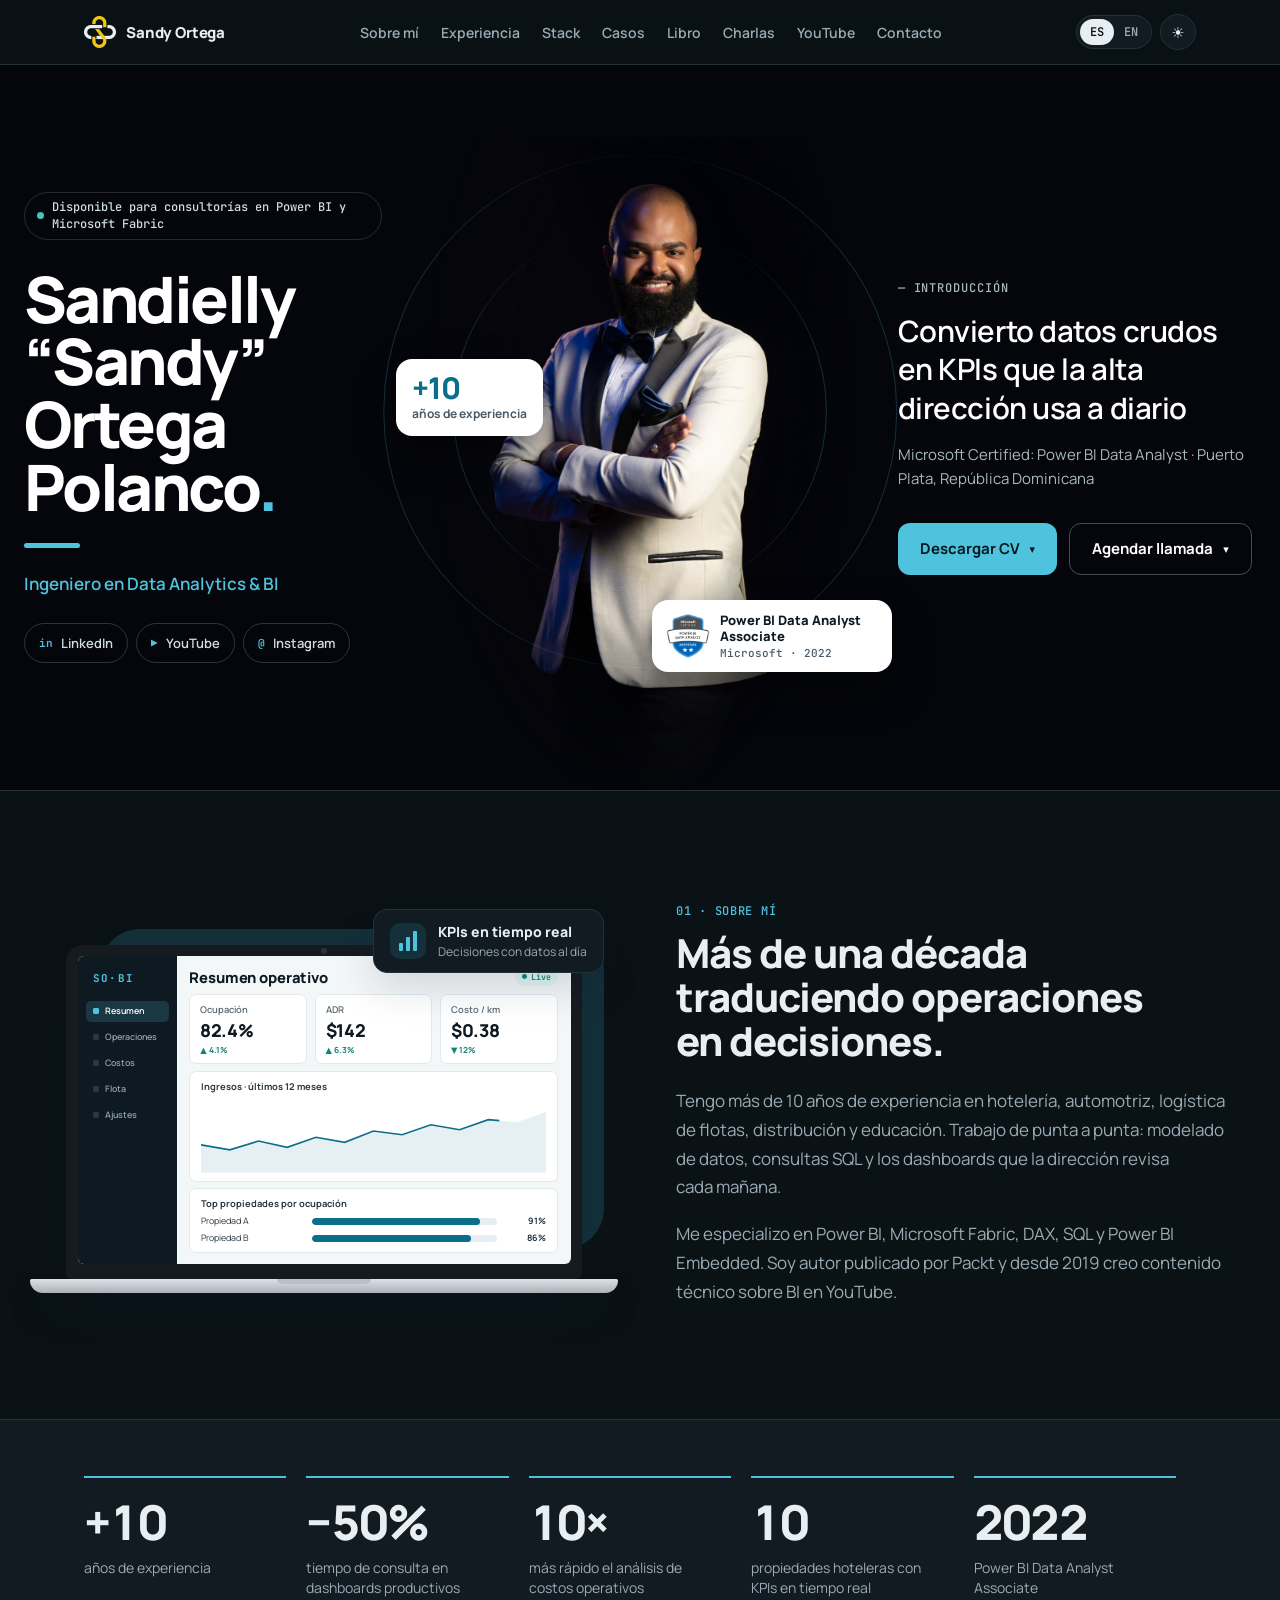
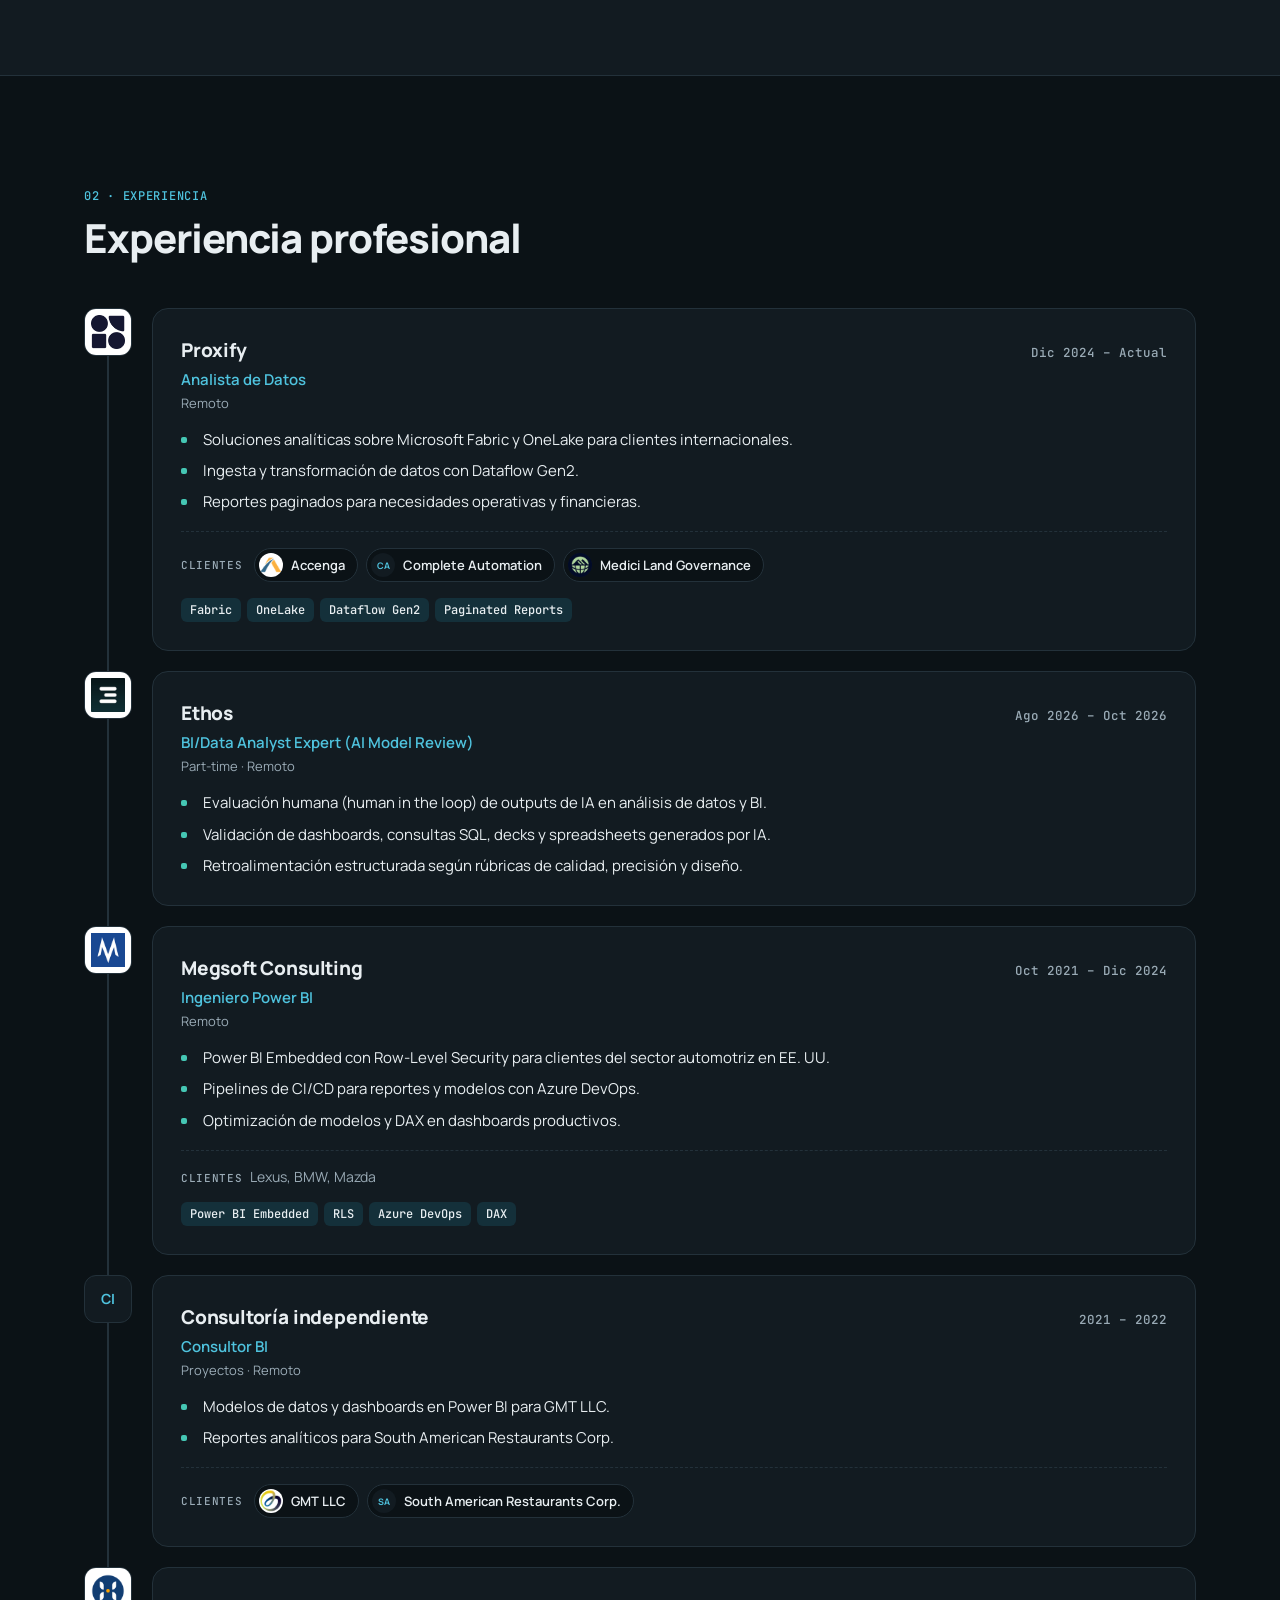
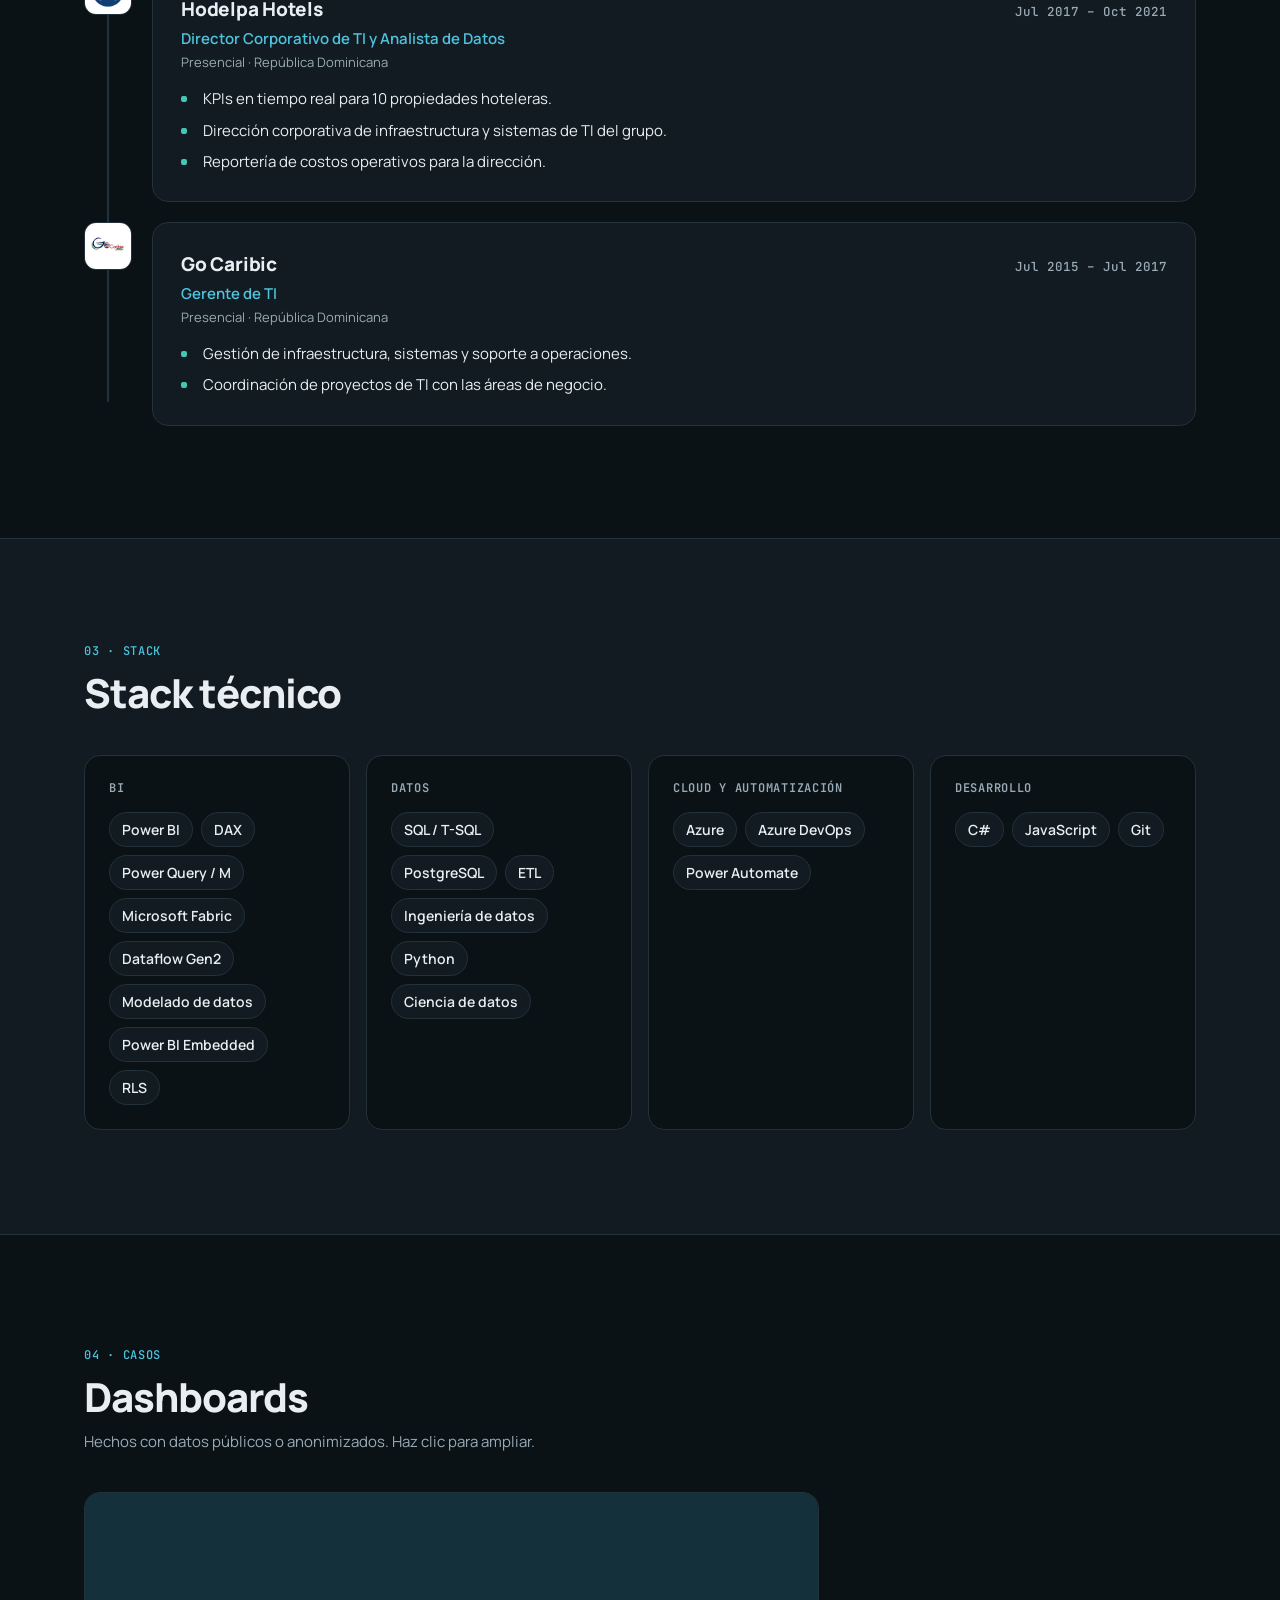
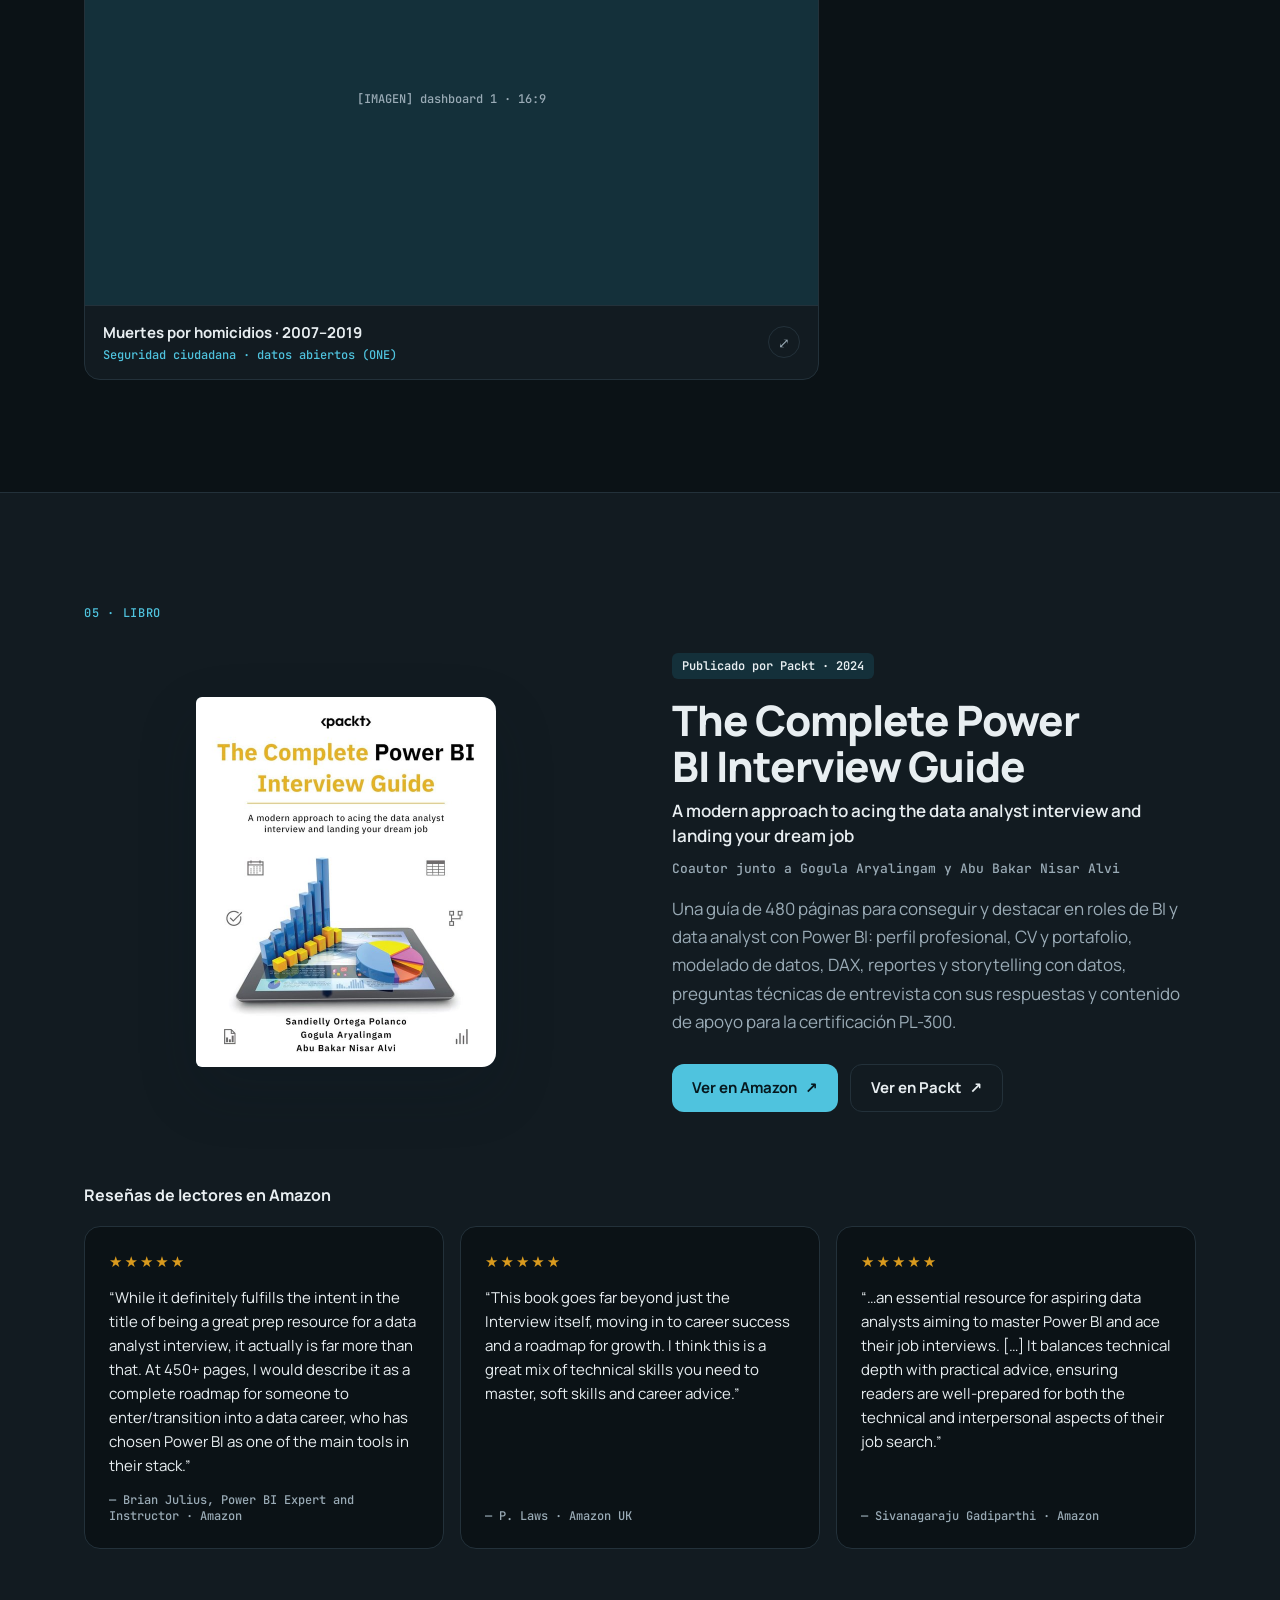
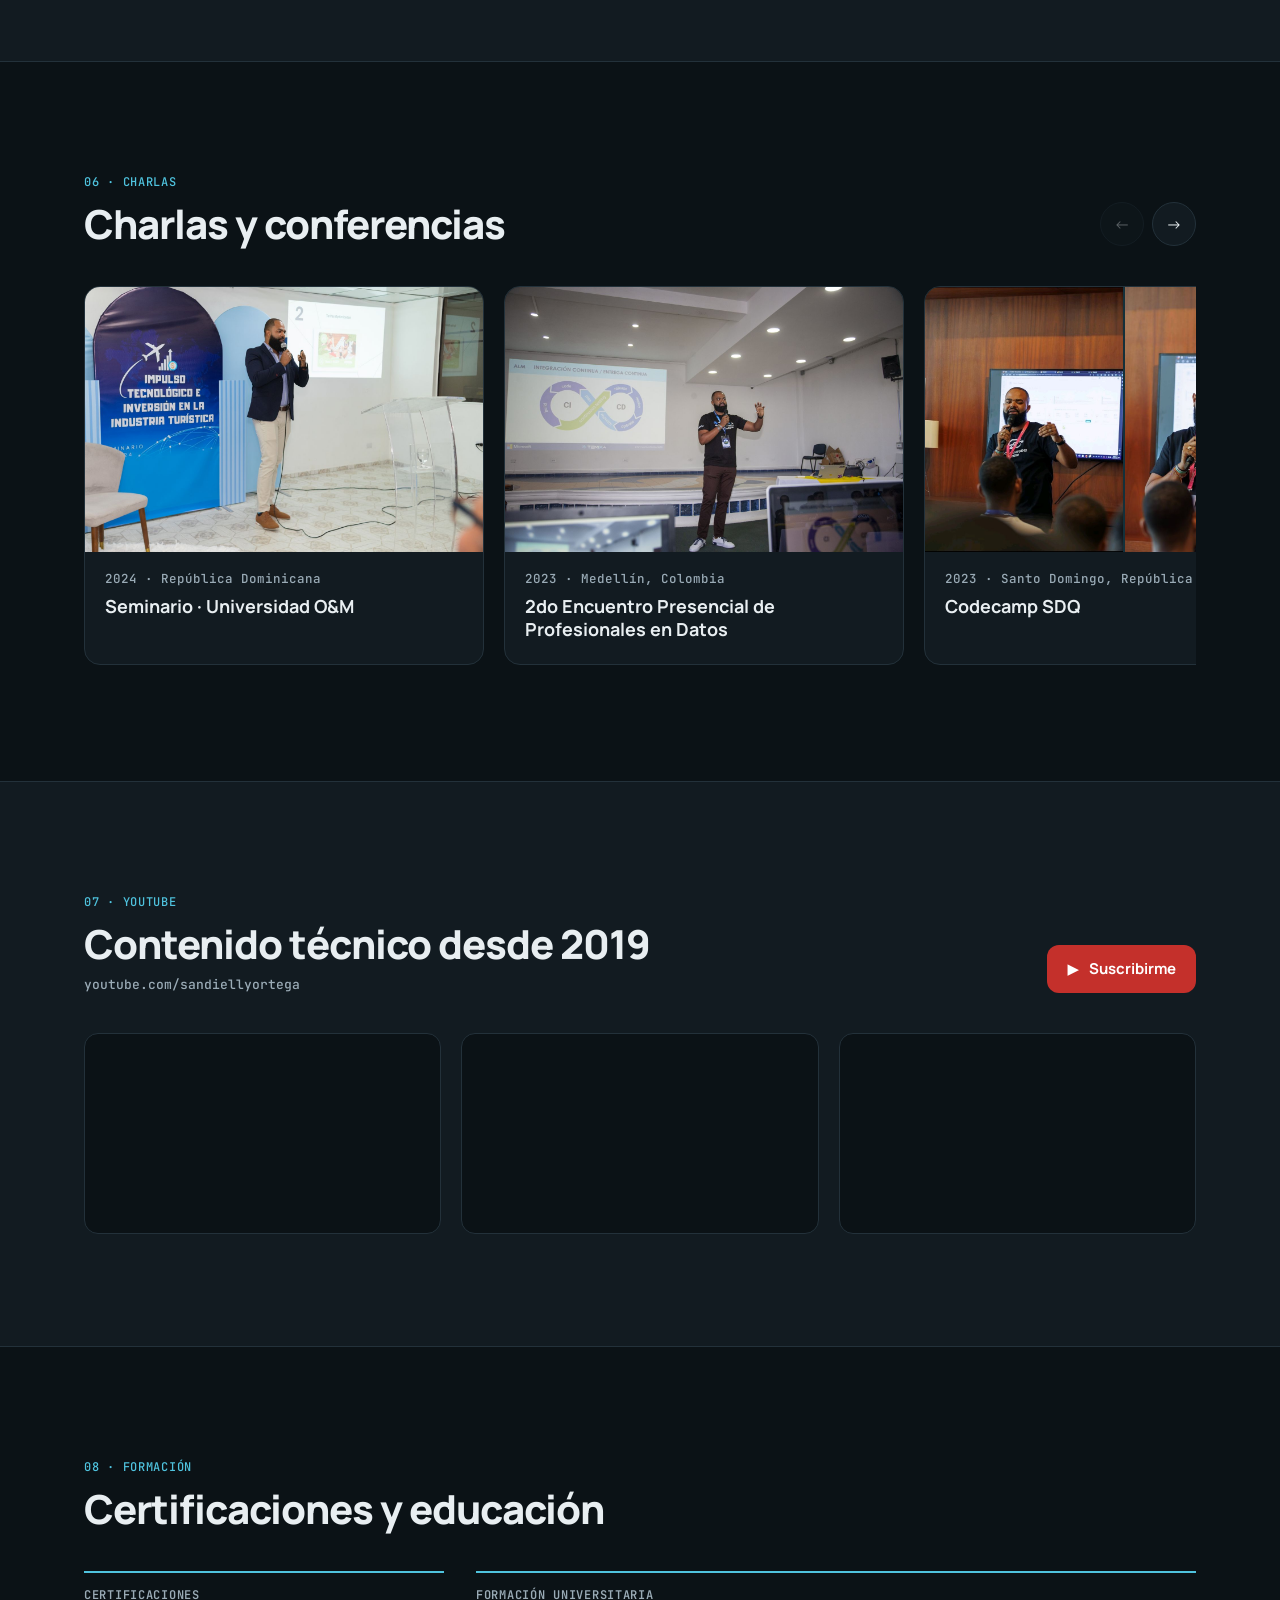
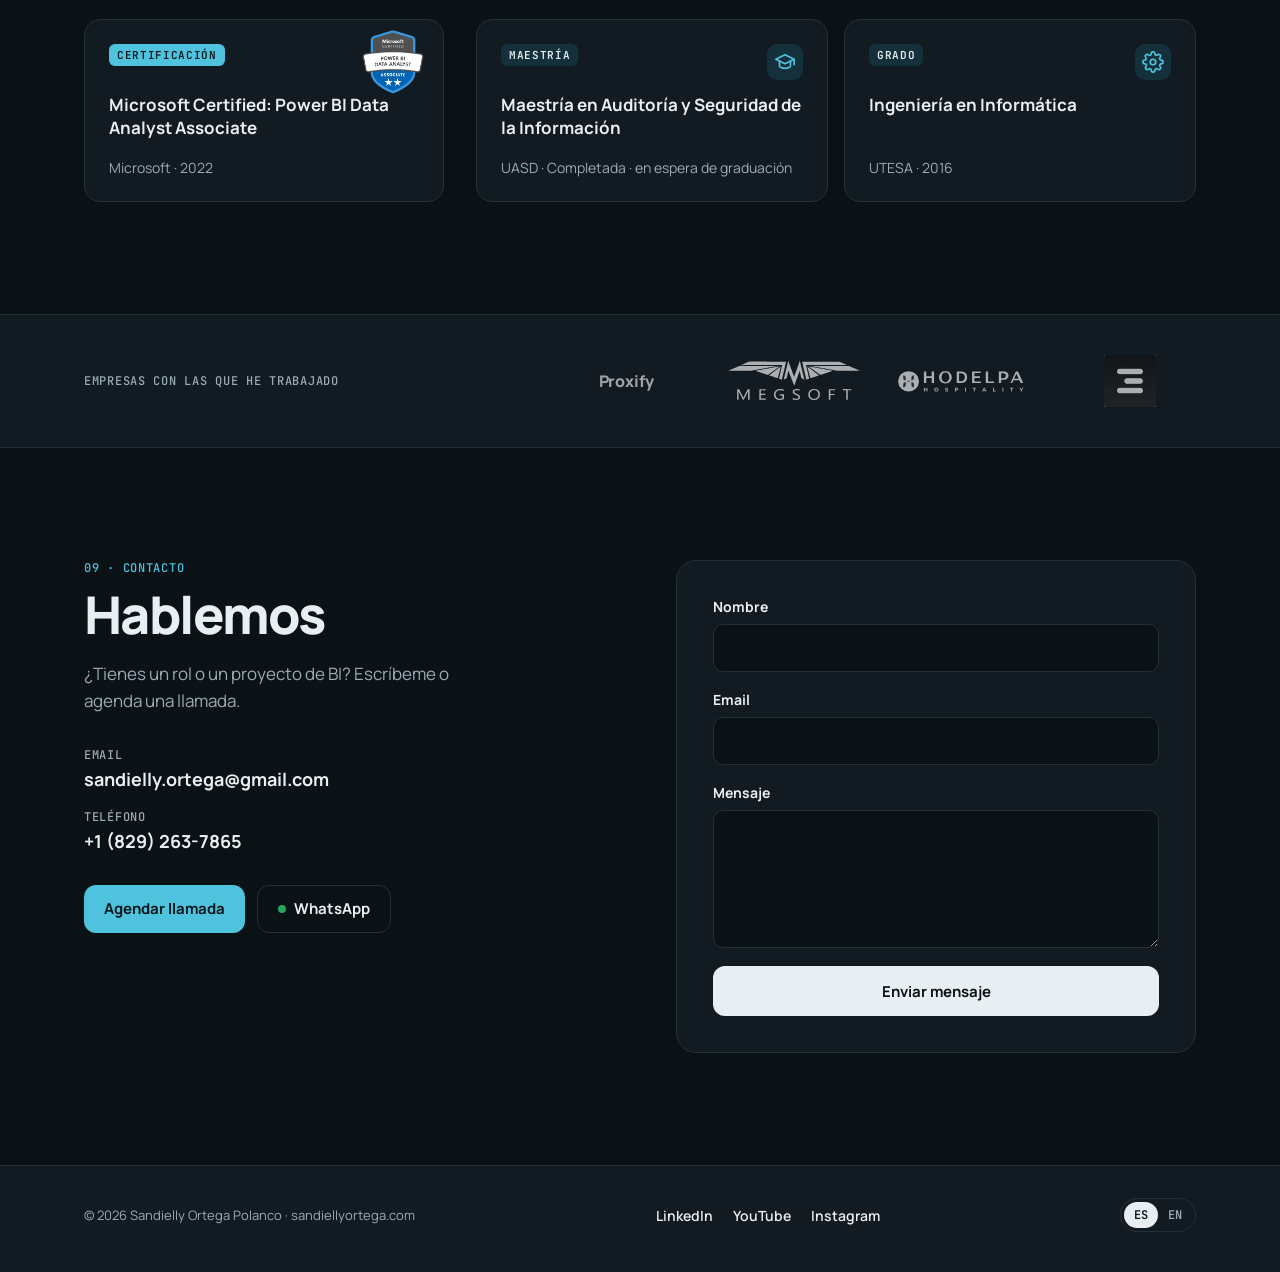
==== commit de7a4cf8: "Update email address in contact form and meta tags; adjust theme color and HTML language attributes" ====
--- a/index.html
+++ b/index.html
@@ -1,6 +1,6 @@
 <!DOCTYPE html>
 <!-- Revisado por revisor-graficos · Storytelling with Data · 2026-10-07 -->
-<html lang="es">
+<html lang="es" data-theme="dark">
 <head>
 <meta charset="utf-8">
 <meta name="viewport" content="width=device-width, initial-scale=1">
@@ -19,7 +19,7 @@
 <meta property="og:locale" content="es_DO">
 <meta property="og:locale:alternate" content="en_US">
 <meta name="twitter:card" content="summary_large_image">
-<meta name="theme-color" content="#0B6E8A">
+<meta name="theme-color" content="#0B1216">
 <link rel="icon" href="favicon.ico" sizes="48x48">
 <link rel="icon" href="favicon-32.png" type="image/png" sizes="32x32" media="(prefers-color-scheme: light)">
 <link rel="icon" href="favicon-32-dark.png" type="image/png" sizes="32x32" media="(prefers-color-scheme: dark)">
@@ -29,7 +29,7 @@
 <script defer data-domain="sandiellyortega.com" src="https://plausible.io/js/script.js"></script>
 -->
 <script>
-  // Aplica tema e idioma guardados antes de pintar, para evitar parpadeo.
+  // Por defecto: modo oscuro y español. Aplica la preferencia guardada del visitante antes de pintar.
   (function () {
     try {
       var d = document.documentElement;
@@ -54,7 +54,7 @@
   "jobTitle": "Data Analytics & BI Engineer",
   "url": "https://sandiellyortega.com/",
   "image": "https://sandiellyortega.com/assets/img/sandy-retrato-web.jpg",
-  "email": "mailto:sortegap1@gmail.com",
+  "email": "mailto:sandielly.ortega@gmail.com",
   "address": { "@type": "PostalAddress", "addressLocality": "Puerto Plata", "addressCountry": "DO" },
   "sameAs": [
     "https://www.linkedin.com/in/sandiellyortega",
@@ -570,7 +570,7 @@
         <h2 class="contact-title" data-en="Let's talk">Hablemos</h2>
         <p class="contact-sub" data-en="Have a BI role or project? Send me a message or book a call.">¿Tienes un rol o un proyecto de BI? Escríbeme o agenda una llamada.</p>
         <dl class="contact-dl">
-          <div><dt class="mono-label">Email</dt><dd><a href="mailto:sortegap1@gmail.com">sortegap1@gmail.com</a></dd></div>
+          <div><dt class="mono-label">Email</dt><dd><a href="mailto:sandielly.ortega@gmail.com">sandielly.ortega@gmail.com</a></dd></div>
           <div><dt class="mono-label" data-en="Phone">Teléfono</dt><dd><a href="tel:+18292637865">+1 (829) 263-7865</a></dd></div>
         </dl>
         <div class="btn-row" style="margin-top:32px">
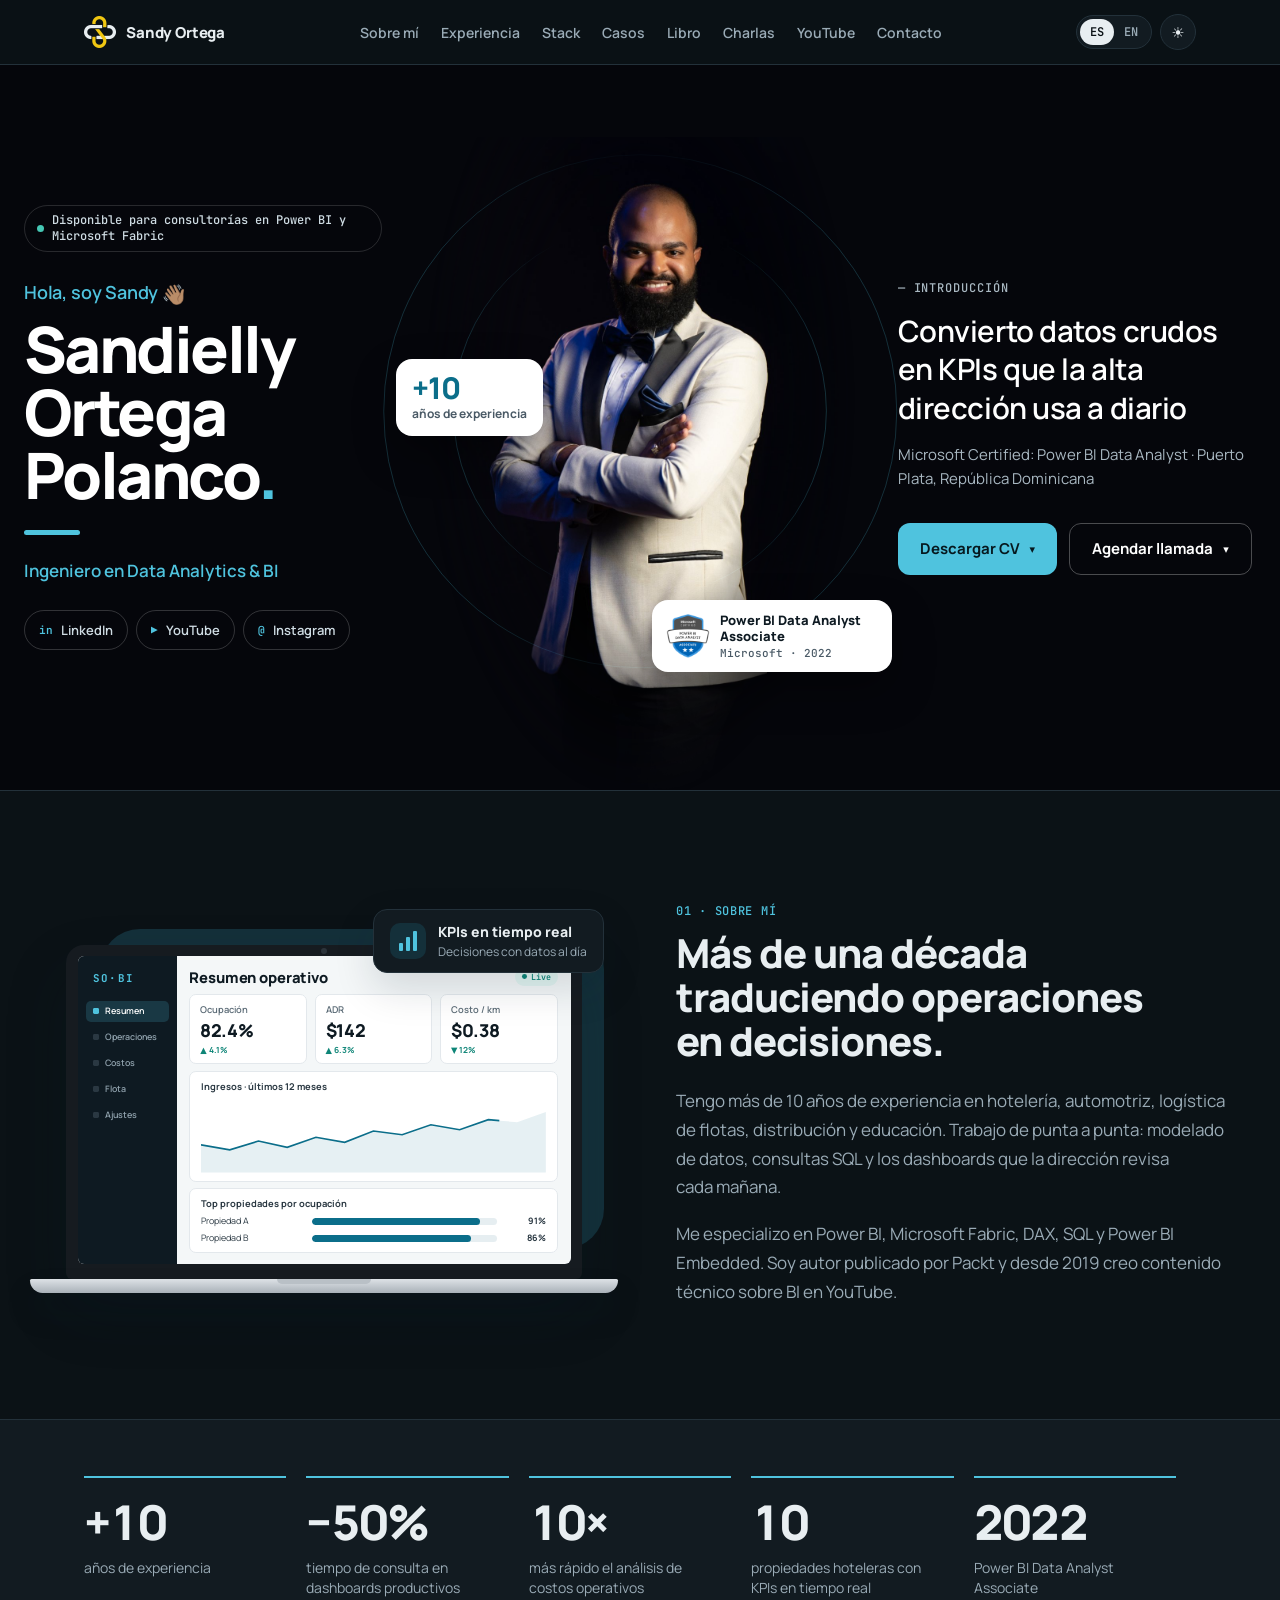
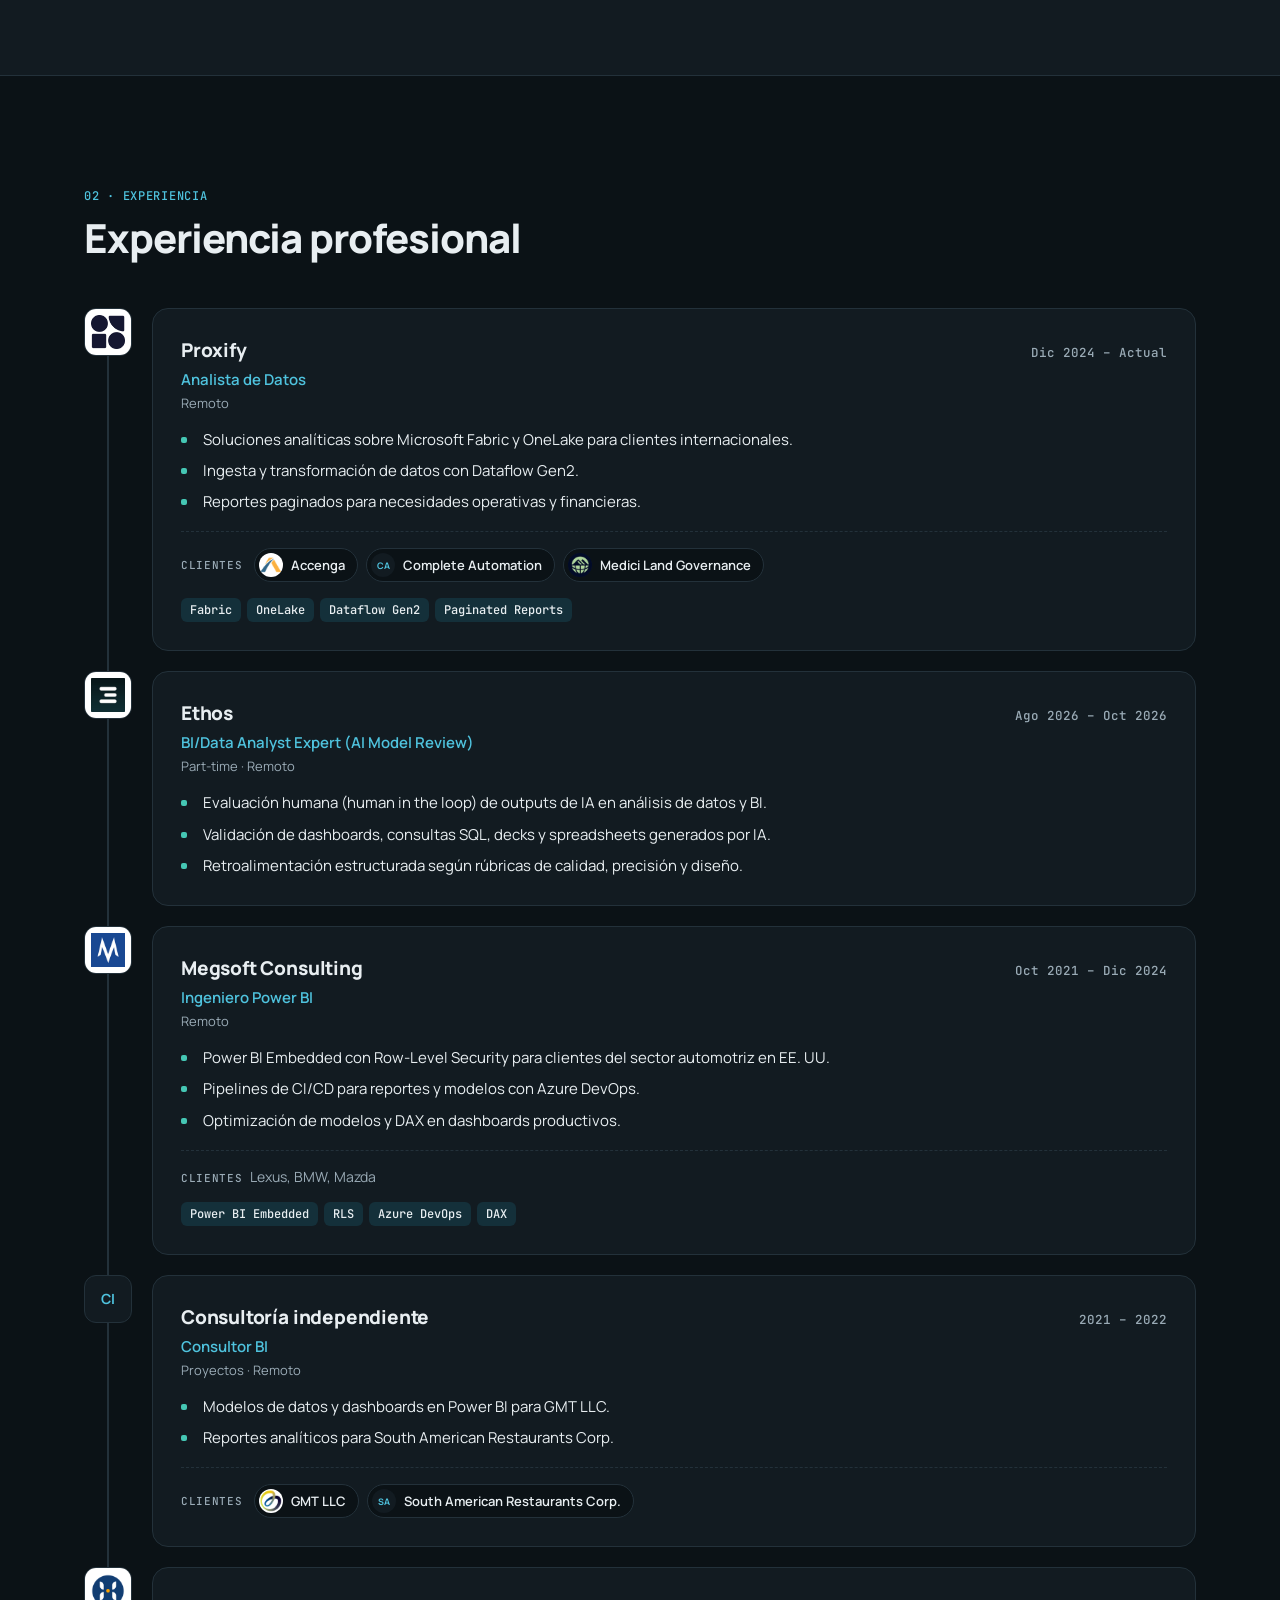
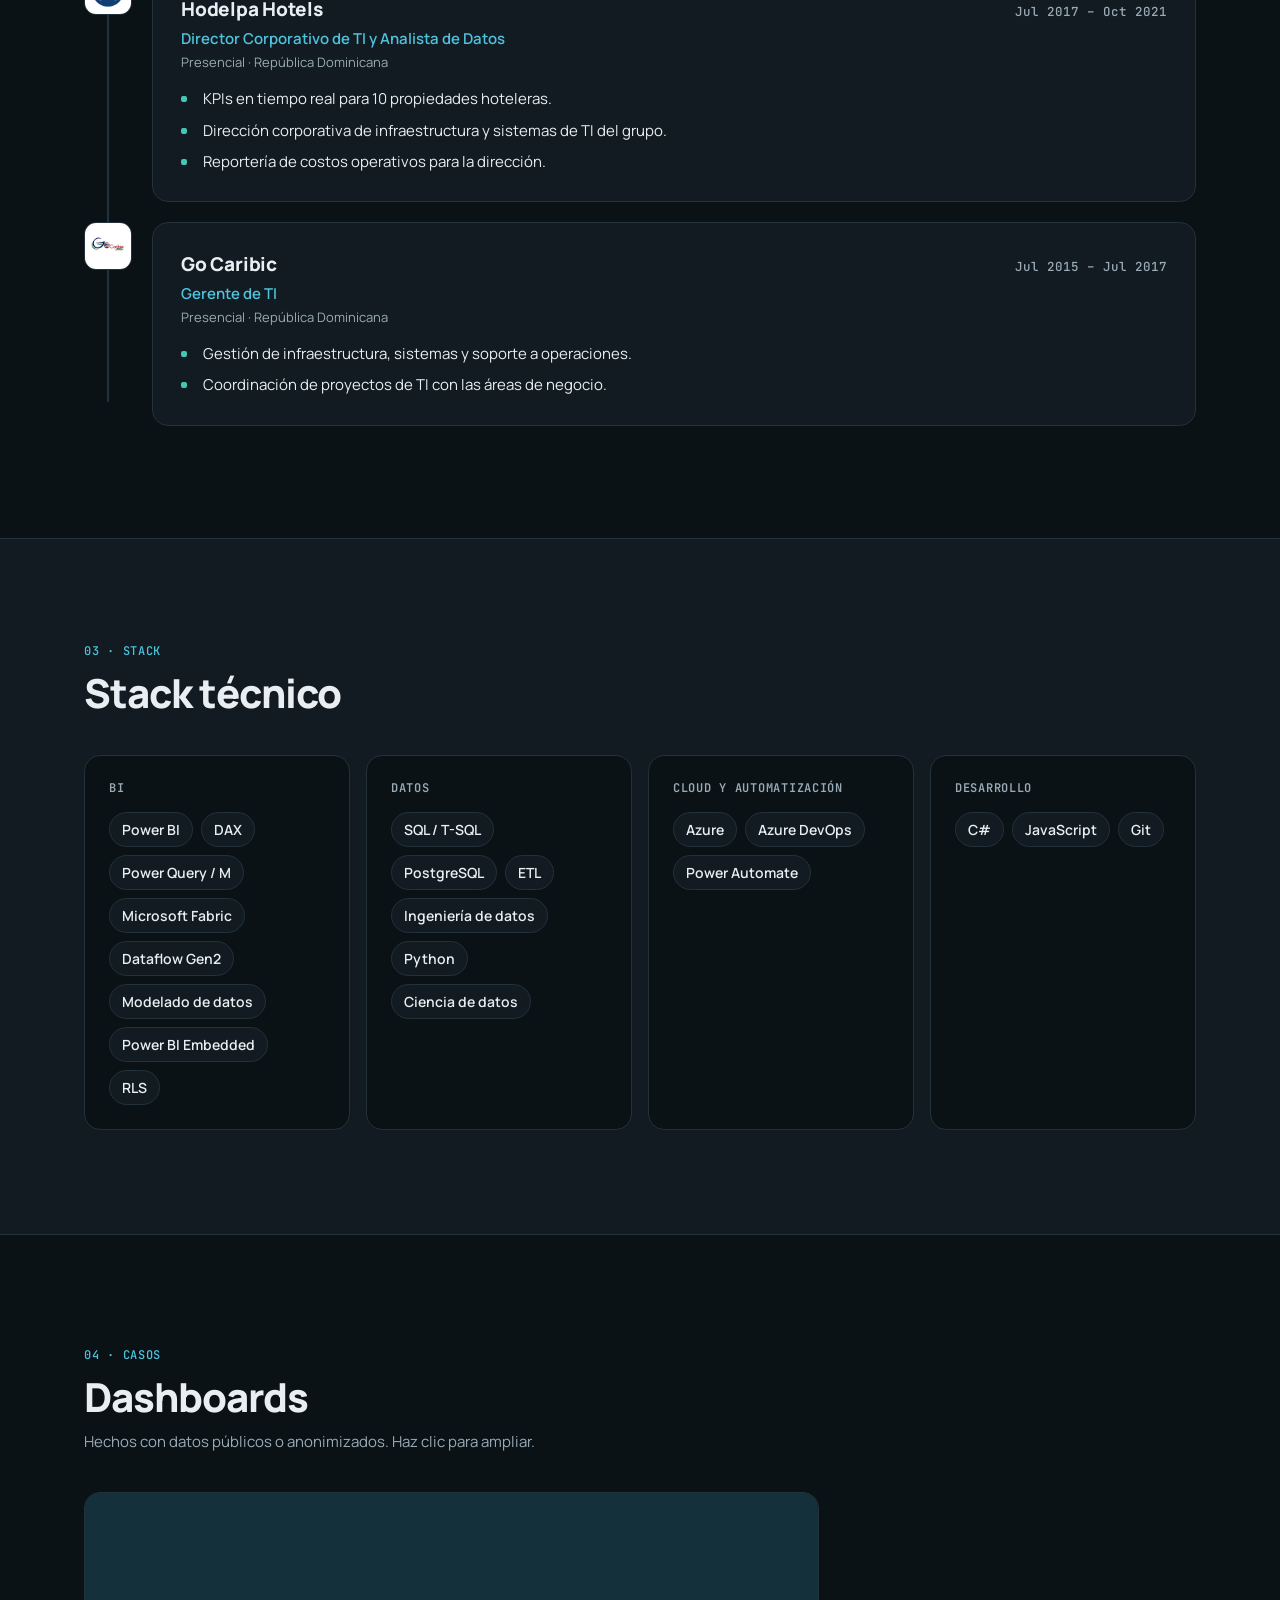
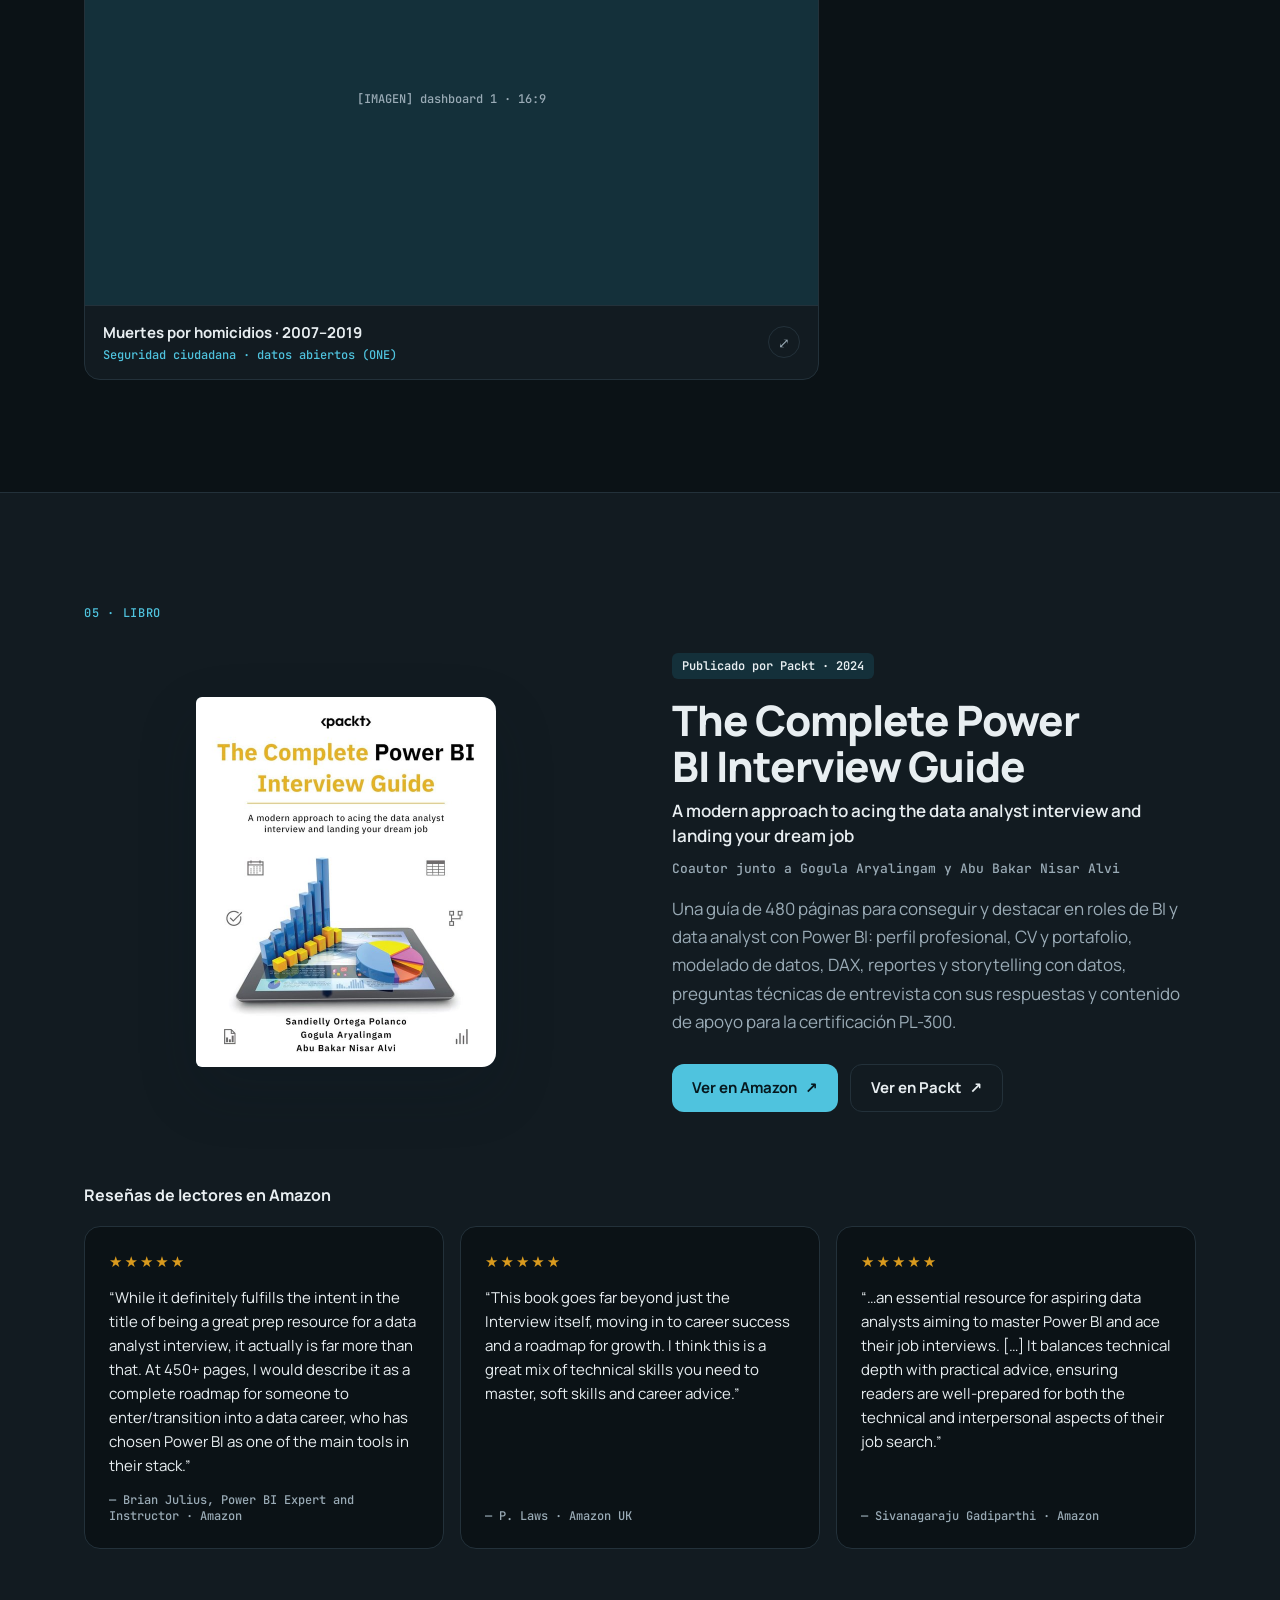
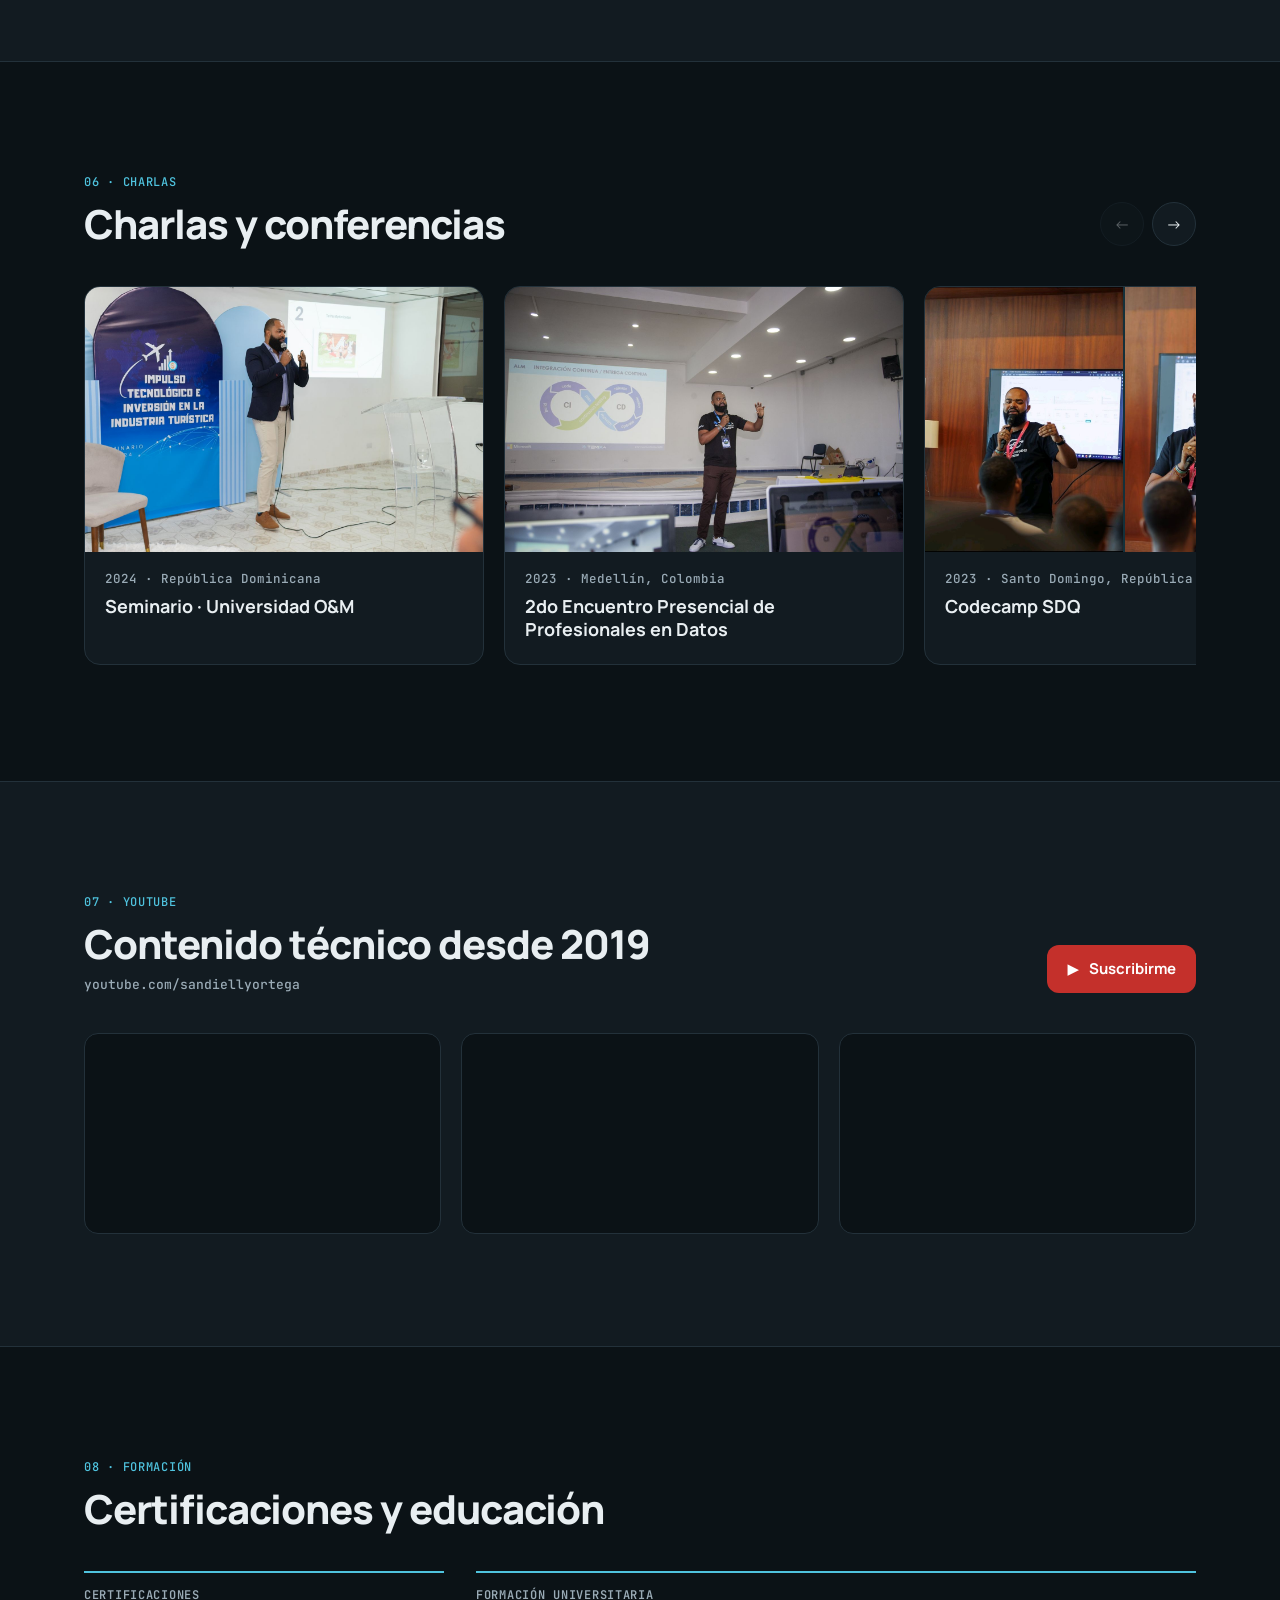
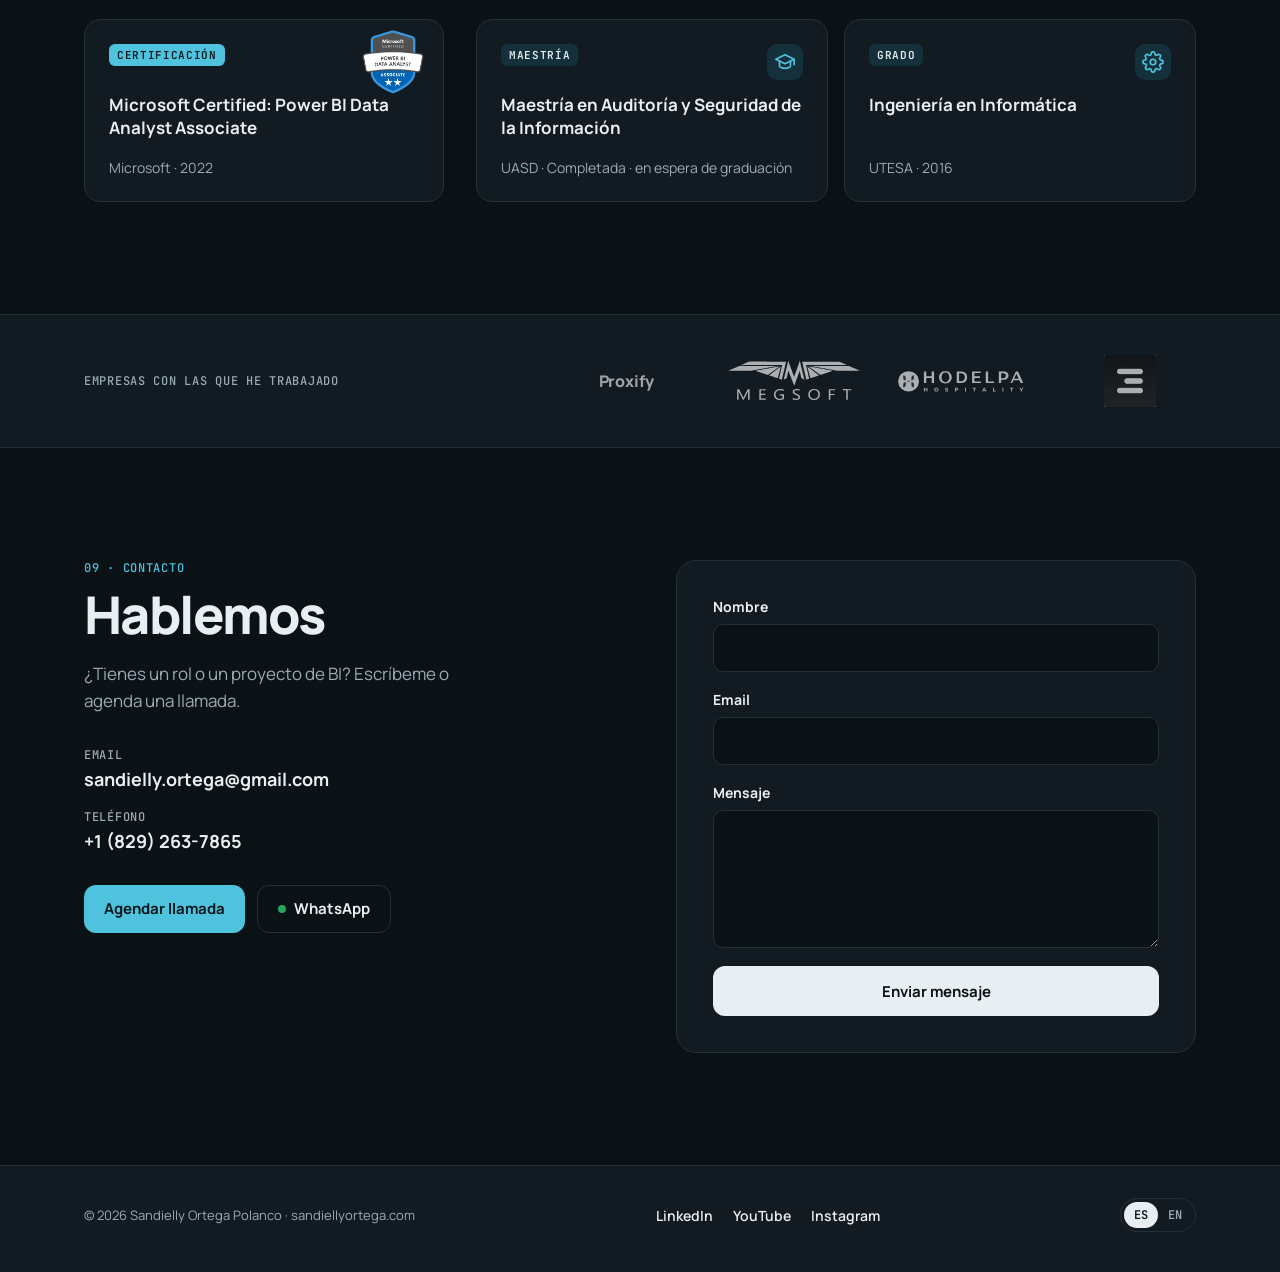
==== commit ad1f7cc2: "Enhance hero section with greeting message and animated wave emoji; update heading structure" ====
--- a/index.html
+++ b/index.html
@@ -115,7 +115,8 @@
 
       <div class="hero-col">
         <p class="hero-status"><span class="dot"></span><span data-en="Available for Power BI &amp; Microsoft Fabric consulting">Disponible para consultorías en Power BI y Microsoft Fabric</span></p>
-        <h1>Sandielly “Sandy”<br>Ortega Polanco<span class="period">.</span></h1>
+        <p class="hero-hello"><span data-en="Hi, I’m Sandy">Hola, soy Sandy</span> <span class="wave" aria-hidden="true">👋🏽</span></p>
+        <h1>Sandielly<br>Ortega Polanco<span class="period">.</span></h1>
         <span class="hero-rule" aria-hidden="true"></span>
         <p class="hero-role" data-en="Data Analytics &amp; BI Engineer">Ingeniero en Data Analytics &amp; BI</p>
         <ul class="socials" aria-label="Redes" data-en-aria-label="Social">
--- a/assets/css/styles.css
+++ b/assets/css/styles.css
@@ -184,6 +184,19 @@
   font-weight: 800; color: #FFFFFF;
 }
 .hero h1 .period { color: #4FC3DE; }
+.hero-hello { margin: 0 0 14px; font-size: 18px; font-weight: 600; letter-spacing: -0.01em; color: #4FC3DE; }
+/* Emoji de saludo: tamaño alineado al texto y un saludo corto al cargar (se desactiva con "reducir movimiento"). */
+.wave {
+  display: inline-block; font-size: 1.05em; line-height: 1; vertical-align: -0.08em;
+  transform-origin: 70% 75%; animation: sdWave 1.6s ease-in-out .8s 1 both;
+}
+@keyframes sdWave {
+  0%, 60%, 100% { transform: rotate(0); }
+  10%, 30% { transform: rotate(16deg); }
+  20% { transform: rotate(-8deg); }
+  40% { transform: rotate(-4deg); }
+  50% { transform: rotate(10deg); }
+}
 .hero-rule { width: 56px; height: 5px; border-radius: 3px; background: #4FC3DE; margin-top: 24px; }
 .hero-role { margin: 24px 0 0; font-size: 17px; font-weight: 600; color: #4FC3DE; }
 .socials { list-style: none; display: flex; flex-wrap: wrap; gap: 8px; margin: 28px 0 0; padding: 0; }
